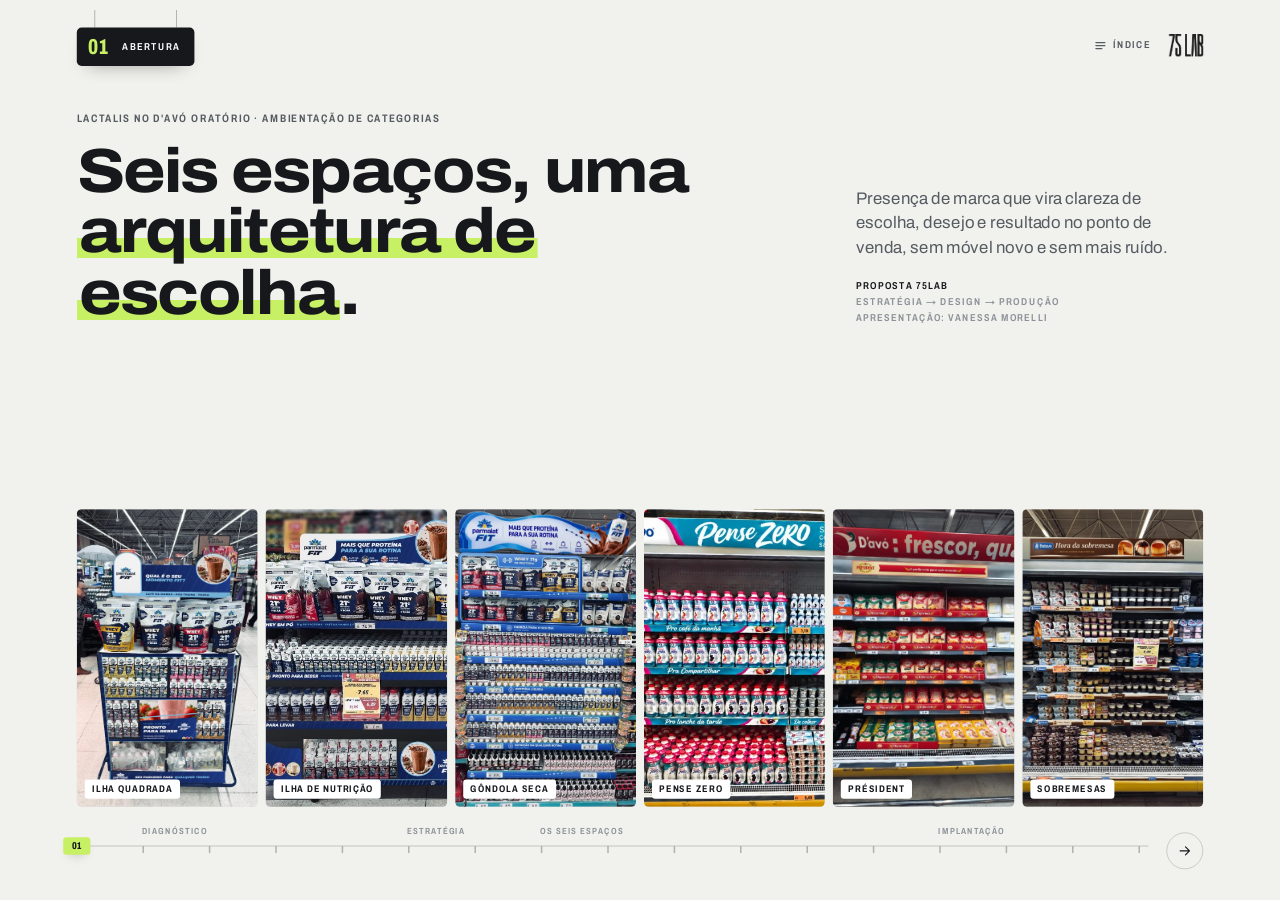
==== index.html @ 5a9d9a51 "Apresentação Lactalis no D'avó Oratório: seis espaços, uma arquitetura de escolha 17 telas (desafio," ====
<!doctype html>
<html lang="pt-BR">
<head>
<meta charset="utf-8">
<meta name="viewport" content="width=device-width, initial-scale=1">
<title>Lactalis no D'avó Oratório · 75LAB</title>
<meta name="description" content="Ambientação de categorias Lactalis no D'avó Oratório: seis espaços, uma arquitetura de escolha. Proposta 75LAB.">
<meta property="og:title" content="Lactalis no D'avó Oratório · 75LAB">
<meta property="og:description" content="Seis espaços, uma arquitetura de escolha. Ambientação de categorias Parmalat Fit, Batavo Pense Zero, Président e Sobremesas Batavo.">
<meta property="og:image" content="https://projetos.75lab.com.br/lactalis-davo-oratorio/assets/img/og.jpg">
<meta property="og:type" content="website">
<meta name="theme-color" content="#F1F2EE">
<link rel="preconnect" href="https://fonts.googleapis.com">
<link rel="preconnect" href="https://fonts.gstatic.com" crossorigin>
<link rel="stylesheet" href="https://fonts.googleapis.com/css2?family=Archivo:ital,wdth,wght@0,62..125,100..900;1,62..125,100..900&display=swap">
<link rel="stylesheet" href="assets/css/deck.css">
</head>
<body data-theme="light">

<main id="stage" aria-live="polite">

  <!-- Placa de corredor: número e área da tela -->
  <div id="sign" aria-hidden="true"><i class="wire"></i><i class="wire"></i><div class="plate"><b id="signNum">01</b><span id="signTxt">Abertura</span></div></div>

  <header id="top">
    <button id="backBtn" class="hb" type="button" hidden>← Voltar à apresentação</button>
    <span class="who">Lactalis × D'avó Oratório</span>
    <button id="menuBtn" class="hb" type="button" aria-haspopup="dialog"><svg viewBox="0 0 16 16" aria-hidden="true"><path d="M2 4h12M2 8h12M2 12h8"/></svg>Índice</button>
    <img class="lab-logo dk" src="assets/img/brand/75lab-black.png" alt="75LAB" width="185" height="120">
    <img class="lab-logo lt" src="assets/img/brand/75lab-lime.png" alt="" width="185" height="120">
  </header>

  <!-- Trilho de preço: progresso da apresentação -->
  <nav id="rail" aria-label="Telas"><div class="line"></div><div class="ticks"></div></nav>
  <button id="cnext" type="button" aria-label="Próxima tela"><svg viewBox="0 0 24 24" aria-hidden="true"><path d="M5 12h13M13 6l6 6-6 6"/></svg></button>

  <!-- ================================================================ 01 CAPA -->
  <section class="slide cover" id="capa" data-ch="0" data-theme="light" data-title="Capa">
    <div class="ctop">
      <div>
        <p class="eyebrow rv">Lactalis no D'avó Oratório · Ambientação de categorias</p>
        <h1 class="rv" style="--d:1">Seis espaços, uma <em>arquitetura de escolha</em>.</h1>
      </div>
      <div class="cside">
        <p class="lead rv" style="--d:2">Presença de marca que vira clareza de escolha, desejo e resultado no ponto de venda, sem móvel novo e sem mais ruído.</p>
        <p class="meta rv" style="--d:3"><span>Proposta 75LAB</span><span>Estratégia → Design → Produção</span><span>Apresentação: Vanessa Morelli</span></p>
      </div>
    </div>
    <div class="strip">
      <a href="#whey" data-goto="whey" class="rv" style="--d:2"><img src="assets/img/whey/a-depois.webp" alt="Ilha quadrada Parmalat Fit com o refit" style="object-position:50% 30%"><span>Ilha quadrada</span></a>
      <a href="#nutricao" data-goto="nutricao" class="rv" style="--d:3"><img src="assets/img/nutricao/a-depois.webp" alt="Ilha de nutrição esportiva com o refit" style="object-position:30% 40%"><span>Ilha de nutrição</span></a>
      <a href="#seca" data-goto="seca" class="rv" style="--d:4"><img src="assets/img/seca/depois.webp" alt="Gôndola seca Parmalat Fit com o refit" style="object-position:50% 18%"><span>Gôndola seca</span></a>
      <a href="#pensezero" data-goto="pensezero" class="rv" style="--d:5"><img src="assets/img/pensezero/depois.webp" alt="Ponta refrigerada Pense Zero com a nova comunicação" style="object-position:30% 30%"><span>Pense Zero</span></a>
      <a href="#president" data-goto="president" class="rv" style="--d:6"><img src="assets/img/president/premium.webp" alt="Gôndola fria Président com as bandejas e a testeira premium" style="object-position:50% 22%"><span>Président</span></a>
      <a href="#sobremesas" data-goto="sobremesas" class="rv" style="--d:7"><img src="assets/img/sobremesas/f-depois.webp" alt="Gôndola de sobremesas Batavo com o refit" style="object-position:50% 16%"><span>Sobremesas</span></a>
    </div>
    <aside class="notes" hidden><p>Abrir pela tese: não são seis cenografias, é uma lógica de escolha aplicada a seis pontos que já existem. Tudo o que aparece nas fotos foi aplicado sobre as fotos da visita técnica.</p></aside>
  </section>

  <!-- ================================================================ 02 DESAFIO -->
  <section class="slide" id="desafio" data-ch="1" data-theme="light" data-title="O desafio">
    <div class="pad">
      <p class="eyebrow rv">O desafio</p>
      <h2 class="rv xl" style="--d:1">O pedido é ambientar. <em>A necessidade é ajudar a escolher.</em></h2>
      <div class="trio">
        <div class="rv" style="--d:3"><span class="lbl"><b>01</b>O que foi pedido</span><p>Ambientação econômica e premium dos espaços Lactalis que já existem no D'avó Oratório.</p></div>
        <div class="rv" style="--d:4"><span class="lbl"><b>02</b>O que a loja precisa</span><p>Transformar áreas dispersas e carregadas em pontos fáceis de escolher, desejáveis e simples de manter.</p></div>
        <div class="rv hi" style="--d:5"><span class="lbl"><b>03</b>A oportunidade</span><p>Uma loja-referência em execução de categoria: o shopper acha a resposta rápido, o produto continua protagonista e a operação mantém o padrão.</p></div>
      </div>
      <p class="rules-line rv" style="--d:6"><span class="lbl">Regras do jogo</span>Sem móvel novo e sem piso <i>·</i> loja aberta durante a implantação <i>·</i> preço, refrigeração, limpeza e fluxo intactos <i>·</i> convivência com a comunicação do D'avó</p>
    </div>
    <aside class="notes" hidden><p>O cliente pediu ambientação em dois níveis. O que a loja precisa é clareza: cada marca se destacar sem criar mais ruído numa loja que já é muito estimulada.</p></aside>
  </section>

  <!-- ================================================================ 03 A LOJA HOJE -->
  <section class="slide" id="loja" data-ch="1" data-theme="light" data-title="A loja hoje">
    <div class="pad">
      <p class="eyebrow rv">A loja hoje · visita técnica</p>
      <h2 class="rv" style="--d:1">Seis pontos, quatro marcas, muito estímulo.</h2>
      <p class="sub rv" style="--d:2">Hipermercado de grande porte, com promoção forte, sinalização própria e mix profundo.</p>
      <div class="vt">
        <figure class="rv" style="--d:2"><figcaption><b>1</b>Ilha quadrada <small>Parmalat Fit</small></figcaption><button type="button" class="ph" data-zoom="assets/img/whey/a-antes.webp" data-gallery="vt" data-caption="Ilha quadrada · Parmalat Fit|Foto da visita técnica"><img src="assets/img/whey/a-antes.webp" alt="Ilha quadrada Parmalat Fit antes" style="object-position:50% 45%"></button><p>Placa central sem mensagem e garrafinhas em sacos plásticos.</p></figure>
        <figure class="rv" style="--d:3"><figcaption><b>2</b>Ilha de nutrição <small>Parmalat Fit</small></figcaption><button type="button" class="ph" data-zoom="assets/img/nutricao/vt-lado-longo.webp" data-gallery="vt" data-caption="Ilha de nutrição esportiva · Parmalat Fit|Foto da visita técnica"><img src="assets/img/nutricao/vt-lado-longo.webp" alt="Ilha de nutrição esportiva antes" style="object-position:22% 50%"></button><p>Metade Fit, metade concorrência; sacos e caixas de estoque à vista.</p></figure>
        <figure class="rv" style="--d:4"><figcaption><b>3</b>Gôndola seca <small>Parmalat Fit</small></figcaption><button type="button" class="ph" data-zoom="assets/img/seca/antes.webp" data-gallery="vt" data-caption="Gôndola seca · Parmalat Fit|Foto da visita técnica"><img src="assets/img/seca/antes.webp" alt="Gôndola seca Parmalat Fit antes" style="object-position:50% 40%"></button><p>Cartaz de combo na frente do produto e nenhuma leitura de ocasião.</p></figure>
        <figure class="rv" style="--d:5"><figcaption><b>4</b>Ponta refrigerada <small>Batavo Pense Zero</small></figcaption><button type="button" class="ph" data-zoom="assets/img/pensezero/antes.webp" data-gallery="vt" data-caption="Ponta refrigerada · Batavo Pense Zero|Foto da visita técnica"><img src="assets/img/pensezero/antes.webp" alt="Ponta refrigerada Pense Zero antes" style="object-position:38% 50%"></button><p>Cartazes de oferta sobre a frente e nenhuma navegação por ocasião.</p></figure>
        <figure class="rv" style="--d:6"><figcaption><b>5</b>Gôndola fria <small>Président</small></figcaption><button type="button" class="ph" data-zoom="assets/img/president/vt.webp" data-gallery="vt" data-caption="Gôndola fria · Président|Foto da visita técnica"><img src="assets/img/president/vt.webp" alt="Gôndola Président antes" style="object-position:40% 50%"></button><p>Displays de papelão em alturas diferentes e famílias misturadas.</p></figure>
        <figure class="rv" style="--d:7"><figcaption><b>6</b>Gôndola fria <small>Sobremesas Batavo</small></figcaption><button type="button" class="ph" data-zoom="assets/img/sobremesas/f-antes.webp" data-gallery="vt" data-caption="Gôndola fria · Sobremesas Batavo|Foto da visita técnica"><img src="assets/img/sobremesas/f-antes.webp" alt="Gôndola de sobremesas antes" style="object-position:50% 50%"></button><p>Réguas genéricas, tipos sem ordem e saco plástico no poço.</p></figure>
      </div>
      <p class="note rv" style="--d:8"><span class="lbl">Alerta de escopo</span>O briefing cita cinco espaços; a visita técnica registrou seis, além da ilha Titanic. O escopo final fecha antes da produção.</p>
    </div>
    <aside class="notes" hidden><p>Os seis pontos registrados na VT. As fotos ampliam. Lembrar que o escopo contratado (cinco pontos) ainda precisa ser fechado.</p></aside>
  </section>

  <!-- ================================================================ 04 SHOPPER -->
  <section class="slide" id="shopper" data-ch="1" data-theme="light" data-title="O shopper">
    <div class="pad">
      <p class="eyebrow rv">O shopper</p>
      <h2 class="rv" style="--d:1">Em poucos segundos, o shopper precisa achar a resposta.</h2>
      <p class="sub rv" style="--d:2">A compra acontece sob duas pressões: valor e bem-estar. Ele busca preço, mas também proteína, zero lactose, conveniência e prazer em casa.</p>
      <ol class="moments">
        <li class="rv" style="--d:3"><span class="step"><b>1</b>Chegada à área</span><p class="need">Reconhecer a categoria rápido</p><p class="bar"><small>Barreira</small>Ambiente de loja intenso e competitivo</p><p class="opp"><small>Resposta</small>Testeira curta e marca legível a distância</p></li>
        <li class="rv" style="--d:4"><span class="step"><b>2</b>Comparação</span><p class="need">Saber qual produto faz sentido</p><p class="bar"><small>Barreira</small>Muitos SKUs, preços e claims</p><p class="opp"><small>Resposta</small>Navegação por ocasião ou família</p></li>
        <li class="rv" style="--d:5"><span class="step"><b>3</b>Decisão</span><p class="need">Escolher com segurança</p><p class="bar"><small>Barreira</small>O preço promocional domina a leitura</p><p class="opp"><small>Resposta</small>Benefício junto do produto</p></li>
        <li class="rv" style="--d:6"><span class="step"><b>4</b>Retirada</span><p class="need">Pegar e levar o produto</p><p class="bar"><small>Barreira</small>Caixas, reposição e divisórias ruins</p><p class="opp"><small>Resposta</small>Frente limpa e exposição estável</p></li>
      </ol>
      <p class="tension rv" style="--d:7"><span class="lbl">Tensão central</span><span>Como criar valor percebido e clareza num varejo de alta intensidade visual, <em>sem transformar a ambientação em mais ruído?</em></span></p>
    </div>
    <aside class="notes" hidden><p>Quatro momentos de compra, cada um com uma barreira observada na VT e uma resposta de PDV. A tensão central explica por que a proposta é baixa e organizada, e não cenográfica.</p></aside>
  </section>

  <!-- ================================================================ 05 INSIGHTS -->
  <section class="slide" id="insights" data-ch="1" data-theme="light" data-title="O que aprendemos">
    <div class="pad">
      <p class="eyebrow rv">O que aprendemos</p>
      <h2 class="rv" style="--d:1">Quatro ideias guiam o projeto.</h2>
      <div class="ins">
        <div class="rv" style="--d:2"><b>01</b><h3>A categoria já é a mídia.</h3><p>A ambientação dá ordem à abundância. Não compete com ela.</p></div>
        <div class="rv" style="--d:3"><b>02</b><h3>O shopper compra uma resposta, não um portfólio.</h3><p>Cada espaço precisa responder ao momento dele.</p></div>
        <div class="rv" style="--d:4"><b>03</b><h3>Président: valor antes de variedade.</h3><p>Qualidade primeiro, navegação por família depois.</p></div>
        <div class="rv" style="--d:5"><b>04</b><h3>A versão econômica também tem impacto.</h3><p>Quando investe em hierarquia, blocagem e acabamento.</p></div>
      </div>
    </div>
    <aside class="notes" hidden><p>Os sete insights completos estão no material de apoio (tecla M). Aqui ficam os quatro que mais mudam o desenho das peças.</p></aside>
  </section>

  <!-- ================================================================ 06 ESTRATÉGIA -->
  <section class="slide" id="estrategia" data-ch="2" data-theme="light" data-title="A estratégia">
    <div class="pad">
      <p class="eyebrow rv">Território recomendado</p>
      <h2 class="rv xl" style="--d:1">Escolhas que <em>acompanham seu dia</em>.</h2>
      <p class="sub rv" style="--d:2">Cada marca responde a um momento real da rotina. A loja fica unida pela lógica de escolha, e cada marca mantém os próprios códigos.</p>
      <div class="day">
        <svg class="arc rv" style="--d:2" viewBox="0 0 1000 120" preserveAspectRatio="none" aria-hidden="true"><path d="M0 110 Q500 -50 1000 110"/></svg>
        <a class="stop rv fit" style="--d:3;--y:75px" href="#whey" data-goto="whey"><i></i><span class="cue">Manhã e treino</span><h3>Rotina ativa</h3><span class="brand">Parmalat Fit · 3 espaços</span><p>Resolve a navegação: whey em pó, pronto para beber e para levar.</p></a>
        <a class="stop rv pz" style="--d:4;--y:35px" href="#pensezero" data-goto="pensezero"><i></i><span class="cue">Ao longo do dia</span><h3>Leveza</h3><span class="brand">Batavo Pense Zero</span><p>Disciplina operacional no ponto mais seguro: promotora fixa e reposição diária.</p></a>
        <a class="stop rv pres" style="--d:5;--y:35px" href="#president" data-goto="president"><i></i><span class="cue">Na refeição</span><h3>Refeição</h3><span class="brand">Président · hero</span><p>A maior ambição estética: valor do queijo e famílias claras.</p></a>
        <a class="stop rv sob" style="--d:6;--y:75px" href="#sobremesas" data-goto="sobremesas"><i></i><span class="cue">Depois da refeição</span><h3>Prazer</h3><span class="brand">Batavo Sobremesas</span><p>Constrói desejo e ordena os sabores sem poluir.</p></a>
      </div>
      <div class="dpa rv" style="--d:7">
        <div><span class="lbl">De</span><p>Exposições fragmentadas, dependentes de embalagem e preço.</p></div>
        <div><span class="lbl">Para</span><p>Pontos de categoria legíveis, desejáveis e fáceis de abastecer.</p></div>
        <div><span class="lbl">Através de</span><p>Arquitetura de escolha: blocagem, códigos de marca, mensagem de ocasião e acabamento proporcional ao ponto.</p></div>
      </div>
    </div>
    <aside class="notes" hidden><p>Entre os quatro territórios estudados, este é o recomendado porque une sem apagar as marcas. Os outros três estão no apoio. A ordem das telas seguintes segue o dia.</p></aside>
  </section>

  <!-- ================================================================ 07 SISTEMA -->
  <section class="slide" id="sistema" data-ch="2" data-theme="light" data-title="O sistema">
    <div class="pad">
      <p class="eyebrow rv">Como funciona</p>
      <h2 class="rv" style="--d:1">Um sistema em três camadas, o mesmo nos seis espaços.</h2>
      <div class="sys">
        <svg class="dg rv" style="--d:2" viewBox="0 0 420 520" aria-hidden="true">
          <rect class="frame" x="20" y="20" width="380" height="480" rx="6"/>
          <g class="l l1"><rect x="34" y="34" width="352" height="54" rx="4"/></g>
          <g class="shelf"><rect x="34" y="104" width="352" height="78"/><rect x="34" y="196" width="352" height="78"/><rect x="34" y="288" width="352" height="78"/><rect x="34" y="380" width="352" height="62"/></g>
          <g class="l l2"><rect x="34" y="182" width="352" height="12" rx="2"/><rect x="34" y="274" width="352" height="12" rx="2"/><rect x="34" y="366" width="352" height="12" rx="2"/></g>
          <g class="l l3"><rect x="48" y="120" width="96" height="62" rx="3"/><rect x="162" y="120" width="96" height="62" rx="3"/><rect x="276" y="120" width="96" height="62" rx="3"/><rect x="34" y="452" width="352" height="34" rx="3"/></g>
          <g class="pins"><circle cx="402" cy="61" r="15"/><text x="402" y="66">1</text><circle cx="402" cy="188" r="15"/><text x="402" y="193">2</text><circle cx="402" cy="469" r="15"/><text x="402" y="474">3</text></g>
        </svg>
        <div class="layers">
          <ol>
            <li class="rv" style="--d:3" data-l="1"><b>1</b><div><h3>Encontrar</h3><p>Uma testeira baixa, no contorno do móvel ou no suporte que já existe, com marca e ocasião.</p></div></li>
            <li class="rv" style="--d:4" data-l="2"><b>2</b><div><h3>Escolher</h3><p>Réguas no trilho de preço que navegam por formato, família ou ocasião. A etiqueta do D'avó fica sempre por cima.</p></div></li>
            <li class="rv" style="--d:5" data-l="3"><b>3</b><div><h3>Sustentar</h3><p>Bandejas, cartões e nomes trocáveis no lugar de papelão e sacos. A loja limpa, repõe e mantém.</p></div></li>
          </ol>
          <div class="rules rv" style="--d:6">
            <span class="lbl">Regras de projeto</span>
            <ul>
              <li>A estrutura do móvel não muda: sem móvel novo, sem piso.</li>
              <li>Nenhum topo alto e nenhuma lateral volumosa.</li>
              <li>Nada na frente de prateleira ou abertura.</li>
              <li>Preço, ventilação e acesso técnico sempre livres.</li>
              <li>Sem LED dentro da área refrigerada.</li>
              <li>Perto do chão, só marca e imagem.</li>
            </ul>
          </div>
        </div>
      </div>
    </div>
    <aside class="notes" hidden><p>A mesma gramática nos seis pontos: encontrar, escolher, sustentar. As regras saíram do que não funcionou na proposta anterior (topos altos, laterais volumosas, cenografia dominante) e das conversas com o cliente durante o refit.</p></aside>
  </section>

  <!-- ================================================================ 08 ILHA QUADRADA WHEY -->
  <section class="slide space" id="whey" data-ch="3" data-theme="fit" data-title="Ilha quadrada · Parmalat Fit" data-sign="Parmalat Fit">
    <div class="sp">
      <div class="info">
        <div class="head">
          <p class="eyebrow rv">Rotina ativa · <b>Parmalat Fit</b></p>
          <h2 class="rv" style="--d:1">Ilha quadrada Whey</h2>
          <p class="msg rv" style="--d:2">“Qual é o seu momento Fit?”</p>
          <p class="role rv" style="--d:3">Referência de proteína e rotina ativa. Só PS e adesivo sobre as placas que já existem; nada na frente das prateleiras e sem wobbler.</p>
        </div>
        <div class="body">
          <ol class="kit rv" style="--d:4">
            <li><b>1</b><div><strong>Testeira dupla face com faca especial</strong><span>PS 3 mm, no mastro atual · 78 × 34 cm</span></div><em>1</em></li>
            <li><b>2</b><div><strong>Adesivo da placa central</strong><span>Vinil, frente e fundo · 34 × 31 cm</span></div><em>2</em></li>
            <li><b>3</b><div><strong>Adesivo do painel com janela</strong><span>Vinil, lateral esquerda · 80 × 93 cm</span></div><em>1</em></li>
            <li><b>4</b><div><strong>Adesivo do painel lateral</strong><span>Vinil, lateral direita · 39 × 93 cm</span></div><em>1</em></li>
            <li><b>5</b><div><strong>Rodapé</strong><span>Vinil, nas 4 faces · 80 × 10 cm</span></div><em>4</em></li>
            <li><b>6</b><div><strong>Colunas e triângulo do topo</strong><span>Vinil, só nas faces brancas</span></div><em>7</em></li>
            <li><b>7</b><div><strong>Fita de borda</strong><span>Vinil 2 cm no tampo e nas prateleiras</span></div><em>6,7 m</em></li>
          </ol>
          <div class="arts rv" style="--d:5">
            <span class="lbl">As peças</span>
            <div class="row">
              <button type="button" class="tile" data-zoom="assets/img/whey/p1-testeira.webp" data-gallery="whey-p" data-caption="Testeira dupla face|PS 3 mm com faca especial · 78 × 34 cm"><img src="assets/img/whey/p1-testeira.webp" alt="Arte da testeira"></button>
              <button type="button" class="tile" data-zoom="assets/img/whey/p3-painel-janela.webp" data-gallery="whey-p" data-caption="Adesivo do painel com janela|Vinil · 80 × 93 cm, janela vazada"><img src="assets/img/whey/p3-painel-janela.webp" alt="Arte do painel com janela"></button>
              <button type="button" class="tile" data-zoom="assets/img/whey/p4-painel-lateral.webp" data-gallery="whey-p" data-caption="Adesivo do painel lateral|Vinil · 39 × 93 cm"><img src="assets/img/whey/p4-painel-lateral.webp" alt="Arte do painel lateral"></button>
              <button type="button" class="tile" data-zoom="assets/img/whey/p2-placa-central.webp" data-gallery="whey-p" data-caption="Adesivo da placa central|Vinil · 34 × 31 cm"><img src="assets/img/whey/p2-placa-central.webp" alt="Arte da placa central"></button>
            </div>
            <div class="strips">
              <button type="button" class="tile st" data-zoom="assets/img/whey/p5-rodape.webp" data-gallery="whey-p" data-caption="Rodapé|Vinil · 80 × 10 cm, nas 4 faces"><img src="assets/img/whey/p5-rodape.webp" alt="Arte do rodapé"></button>
            </div>
          </div>
        </div>
        <div class="ifoot rv" style="--d:6">
          <p class="tot"><b>16</b> peças <small>+ ≈ 6,7 m de fita de borda</small></p>
          <p class="fnote">Sai o wobbler. A promotora repõe as garrafinhas sem saco plástico.</p>
          <div class="btns">
            <button type="button" class="pr" data-zoom="assets/img/whey/prancha-4-vistas.webp" data-gallery="whey-pr" data-caption="Ilha quadrada · 4 vistas|Peças numeradas nas quatro faces (face D assumida igual à frontal)">Pranchas técnicas <span>2</span></button>
            <button type="button" hidden data-zoom="assets/img/whey/prancha-materiais.webp" data-gallery="whey-pr" data-caption="Ilha quadrada · materiais|Lista de materiais para produzir"></button>
          </div>
        </div>
      </div>
      <div class="media rv" style="--d:1">
        <div class="cmp" data-mode="slide" data-ar="0.5625">
          <img class="ib" src="assets/img/whey/a-antes.webp" alt="Antes: face frontal da ilha quadrada na visita técnica">
          <img class="ia" src="assets/img/whey/a-depois.webp" alt="Depois: face frontal com o refit Parmalat Fit">
          <span class="lab lb">Antes</span><span class="lab la">Depois</span>
          <div class="handle" tabindex="0" role="slider" aria-label="Arraste para comparar antes e depois" aria-valuemin="0" aria-valuemax="100" aria-valuenow="50"><i></i></div>
          <button type="button" class="cz" aria-label="Ampliar as imagens"><svg viewBox="0 0 16 16" aria-hidden="true"><path d="M9.5 2.5h4v4M13.5 2.5 9 7M6.5 13.5h-4v-4M2.5 13.5 7 9"/></svg></button>
        </div>
        <div class="ctl">
          <div class="views" role="group" aria-label="Vistas">
            <button type="button" class="on" data-b="assets/img/whey/a-antes.webp" data-a="assets/img/whey/a-depois.webp" data-ar="0.5625" data-cap="Face A · frente">A · frente</button>
            <button type="button" data-b="assets/img/whey/b-antes.webp" data-a="assets/img/whey/b-depois.webp" data-ar="0.5625" data-cap="Face B · lateral esquerda">B · lateral</button>
            <button type="button" data-b="assets/img/whey/c-antes.webp" data-a="assets/img/whey/c-depois.webp" data-ar="0.5625" data-cap="Face C · lateral direita">C · lateral</button>
          </div>
          <div class="ab"><button type="button" data-ab="b">Antes</button><button type="button" data-ab="a">Depois</button></div>
        </div>
      </div>
    </div>
    <aside class="notes" hidden><p>Ilha sem ponto de energia: tudo é impresso. A testeira usa a mesma fixação da atual; só a aba do logo passa cerca de 10 cm acima. A face D não foi fotografada e foi assumida igual à frontal.</p></aside>
  </section>

  <!-- ================================================================ 09 ILHA NUTRIÇÃO -->
  <section class="slide space" id="nutricao" data-ch="3" data-theme="fit" data-title="Ilha de nutrição esportiva · Parmalat Fit" data-sign="Parmalat Fit">
    <div class="sp">
      <div class="info">
        <div class="head">
          <p class="eyebrow rv">Rotina ativa · <b>Parmalat Fit</b></p>
          <h2 class="rv" style="--d:1">Ilha de nutrição esportiva</h2>
          <p class="msg rv" style="--d:2">“Mais que proteína para a sua rotina”</p>
          <p class="role rv" style="--d:3">Ajudar a comparar e escolher. Sem acrílico: réguas no trilho atual, placas baixas na base e uma testeira em T que fica em pé sozinha.</p>
        </div>
        <div class="body">
          <ol class="kit rv" style="--d:4">
            <li><b>1</b><div><strong>Réguas de 130 cm</strong><span>Whey em pó, Pronto para beber e Para levar · 130 × 4 cm</span></div><em>6</em></li>
            <li><b>2</b><div><strong>Réguas de 90 cm</strong><span>Cabeceira · 90 × 4 cm</span></div><em>3</em></li>
            <li><b>3</b><div><strong>Placas de base</strong><span>PS 3 mm com pé, só marca e imagem · 40 × 20 cm</span></div><em>5</em></li>
            <li><b>4</b><div><strong>Testeira central em T</strong><span>2 placas de PS 3 mm em L, dobra a quente · 110 × 62 cm</span></div><em>1</em></li>
            <li><b>5</b><div><strong>Faixa de rodapé</strong><span>Vinil, só logo e grafismo · 3 cm de altura</span></div><em>3,8 m</em></li>
          </ol>
          <div class="arts rv" style="--d:5">
            <span class="lbl">As peças</span>
            <div class="row">
              <button type="button" class="tile" data-zoom="assets/img/nutricao/p7-testeira-central.webp" data-gallery="nutricao-p" data-caption="Testeira central em T|Dupla face · 110 × 62 cm, topo a ≈ 1,47 m do chão"><img src="assets/img/nutricao/p7-testeira-central.webp" alt="Arte da testeira central em T"></button>
              <button type="button" class="tile" data-zoom="assets/img/nutricao/p3-placa-marca.webp" data-gallery="nutricao-p" data-caption="Placa de base · marca e sabores|PS 3 mm · 40 × 20 cm, sem texto"><img src="assets/img/nutricao/p3-placa-marca.webp" alt="Placa de base com marca e sabores"></button>
              <button type="button" class="tile" data-zoom="assets/img/nutricao/p5-placa-momentos.webp" data-gallery="nutricao-p" data-caption="Placa de base · momentos|PS 3 mm · 40 × 20 cm, sem texto"><img src="assets/img/nutricao/p5-placa-momentos.webp" alt="Placa de base com momentos"></button>
              <button type="button" class="tile" hidden data-zoom="assets/img/nutricao/p4-placa-shake.webp" data-gallery="nutricao-p" data-caption="Placa de base · shake|PS 3 mm · 40 × 20 cm, marca o fim do trecho Fit"></button>
            </div>
            <div class="strips">
              <button type="button" class="tile st" data-zoom="assets/img/nutricao/p1-regua-whey.webp" data-gallery="nutricao-p" data-caption="Régua · Whey em pó|PS 0,5 mm · 130 × 4 cm"><img src="assets/img/nutricao/p1-regua-whey.webp" alt="Régua Whey em pó"></button>
              <button type="button" class="tile st" data-zoom="assets/img/nutricao/p1-regua-pronto.webp" data-gallery="nutricao-p" data-caption="Régua · Pronto para beber|PS 0,5 mm · 130 × 4 cm"><img src="assets/img/nutricao/p1-regua-pronto.webp" alt="Régua Pronto para beber"></button>
              <button type="button" class="tile st" data-zoom="assets/img/nutricao/p1-regua-levar.webp" data-gallery="nutricao-p" data-caption="Régua · Para levar|PS 0,5 mm · 130 × 4 cm, só o nome (prateleira baixa)"><img src="assets/img/nutricao/p1-regua-levar.webp" alt="Régua Para levar"></button>
            </div>
          </div>
        </div>
        <div class="ifoot rv" style="--d:6">
          <p class="tot"><b>15</b> peças <small>+ ≈ 3,8 m de rodapé</small></p>
          <p class="fnote">Topo da testeira abaixo da linha dos olhos. Perto do chão, nenhuma frase.</p>
          <div class="btns">
            <button type="button" class="pr" data-zoom="assets/img/nutricao/prancha-4-vistas.webp" data-gallery="nutricao-pr" data-caption="Ilha de nutrição · 4 vistas|Lado C assumido espelhado do A; cabeceira D sem intervenção">Pranchas técnicas <span>3</span></button>
            <button type="button" hidden data-zoom="assets/img/nutricao/prancha-testeira-central.webp" data-gallery="nutricao-pr" data-caption="Testeira central em T|Frente, corte, montagem e planificação"></button>
            <button type="button" hidden data-zoom="assets/img/nutricao/prancha-materiais.webp" data-gallery="nutricao-pr" data-caption="Ilha de nutrição · materiais|Lista de materiais para produzir"></button>
          </div>
        </div>
      </div>
      <div class="media rv" style="--d:1">
        <div class="cmp" data-mode="slide" data-ar="1.0707">
          <img class="ib" src="assets/img/nutricao/a-antes.webp" alt="Antes: lado longo da ilha de nutrição na visita técnica">
          <img class="ia" src="assets/img/nutricao/a-depois.webp" alt="Depois: lado longo com réguas, placas de base e testeira em T">
          <span class="lab lb">Antes</span><span class="lab la">Depois</span>
          <div class="handle" tabindex="0" role="slider" aria-label="Arraste para comparar antes e depois" aria-valuemin="0" aria-valuemax="100" aria-valuenow="50"><i></i></div>
          <button type="button" class="cz" aria-label="Ampliar as imagens"><svg viewBox="0 0 16 16" aria-hidden="true"><path d="M9.5 2.5h4v4M13.5 2.5 9 7M6.5 13.5h-4v-4M2.5 13.5 7 9"/></svg></button>
        </div>
        <div class="ctl">
          <div class="views" role="group" aria-label="Vistas">
            <button type="button" class="on" data-b="assets/img/nutricao/a-antes.webp" data-a="assets/img/nutricao/a-depois.webp" data-ar="1.0707" data-cap="Lado longo A · trecho Parmalat Fit">A · lado longo</button>
            <button type="button" data-b="assets/img/nutricao/b-antes.webp" data-a="assets/img/nutricao/b-depois.webp" data-ar="0.535" data-cap="Cabeceira B">B · cabeceira</button>
          </div>
          <div class="ab"><button type="button" data-ab="b">Antes</button><button type="button" data-ab="a">Depois</button></div>
        </div>
      </div>
    </div>
    <aside class="notes" hidden><p>Metade do lado longo é de outras marcas e fica como está. A testeira em T é feita de duas placas dobradas a quente e contra-coladas; os pouches em cima do pé travam a peça. Sem furar o móvel.</p></aside>
  </section>

  <!-- ================================================================ 10 GÔNDOLA SECA -->
  <section class="slide space" id="seca" data-ch="3" data-theme="fit" data-title="Gôndola seca · Parmalat Fit" data-sign="Parmalat Fit">
    <div class="sp">
      <div class="info">
        <div class="head">
          <p class="eyebrow rv">Rotina ativa · <b>Parmalat Fit</b></p>
          <h2 class="rv" style="--d:1">Ponta de gôndola seca</h2>
          <p class="msg rv" style="--d:2">“Whey 21 g de proteína”</p>
          <p class="role rv" style="--d:3">Uma moldura em volta do whey em pó e réguas num modelo só, com uma frase a cada duas prateleiras. As etiquetas do D'avó ficam em janelas fixas.</p>
        </div>
        <div class="body">
          <ol class="kit rv" style="--d:4">
            <li><b>1</b><div><strong>Testeira com faca especial</strong><span>PS 3 mm (premium: ACM 3 mm) · ≈ 133 × 34 cm</span></div><em>1</em></li>
            <li><b>2</b><div><strong>Moldura vazada do whey em pó</strong><span>PS 3 mm, aba “Whey 21 g” no mesmo corte · 96 × 56 cm</span></div><em>1</em></li>
            <li><b>3</b><div><strong>Réguas com frase</strong><span>Energia para o seu dia · Proteína líquida · Nutrição em qualquer rotina · 130 × 5,8 cm</span></div><em>3</em></li>
            <li><b>4</b><div><strong>Réguas gráficas</strong><span>Mesma arte, sem texto · 130 × 5,8 cm</span></div><em>4</em></li>
          </ol>
          <div class="arts rv" style="--d:5">
            <span class="lbl">As peças</span>
            <div class="row">
              <button type="button" class="tile" data-zoom="assets/img/seca/p1-testeira.webp" data-gallery="seca-p" data-caption="Testeira com faca especial|PS 3 mm · ≈ 133 × 34 cm"><img src="assets/img/seca/p1-testeira.webp" alt="Arte da testeira da gôndola seca"></button>
              <button type="button" class="tile" data-zoom="assets/img/seca/p2-moldura.webp" data-gallery="seca-p" data-caption="Moldura vazada · whey em pó|PS 3 mm · 96 × 56 cm, borda de 3 cm"><img src="assets/img/seca/p2-moldura.webp" alt="Arte da moldura do whey em pó"></button>
            </div>
            <div class="strips">
              <button type="button" class="tile st" data-zoom="assets/img/seca/p3-regua-energia.webp" data-gallery="seca-p" data-caption="Régua · Energia para o seu dia|Café da manhã · 130 × 5,8 cm"><img src="assets/img/seca/p3-regua-energia.webp" alt="Régua Energia para o seu dia"></button>
              <button type="button" class="tile st" data-zoom="assets/img/seca/p3-regua-grafica.webp" data-gallery="seca-p" data-caption="Régua gráfica|Sem texto, alterna com as réguas de frase"><img src="assets/img/seca/p3-regua-grafica.webp" alt="Régua gráfica"></button>
              <button type="button" class="tile st" data-zoom="assets/img/seca/p3-regua-proteina.webp" data-gallery="seca-p" data-caption="Régua · Proteína líquida|Leve e prática · 130 × 5,8 cm"><img src="assets/img/seca/p3-regua-proteina.webp" alt="Régua Proteína líquida"></button>
              <button type="button" class="tile st" data-zoom="assets/img/seca/p3-regua-nutricao.webp" data-gallery="seca-p" data-caption="Régua · Nutrição em qualquer rotina|Pré e pós-treino · 130 × 5,8 cm"><img src="assets/img/seca/p3-regua-nutricao.webp" alt="Régua Nutrição em qualquer rotina"></button>
            </div>
          </div>
        </div>
        <div class="ifoot rv" style="--d:6">
          <p class="tot"><b>9</b> peças</p>
          <p class="fnote">O cartaz “Monte seu combo” sai da frente do produto: combinar com o D'avó onde ele fica.</p>
          <div class="btns">
            <button type="button" class="pr" data-zoom="assets/img/seca/prancha-vista-frontal.webp" data-gallery="seca-pr" data-caption="Gôndola seca · vista frontal|Antes e depois, com as peças numeradas">Pranchas técnicas <span>4</span></button>
            <button type="button" hidden data-zoom="assets/img/seca/prancha-decupagem.webp" data-gallery="seca-pr" data-caption="Gôndola seca · decupagem|Cada peça aberta, com medidas"></button>
            <button type="button" hidden data-zoom="assets/img/seca/reguas-padronizadas.webp" data-gallery="seca-pr" data-caption="As 7 réguas|Um modelo só: frase alinhada e janelas fixas para as etiquetas"></button>
            <button type="button" hidden data-zoom="assets/img/seca/prancha-materiais.webp" data-gallery="seca-pr" data-caption="Gôndola seca · materiais|Lista de materiais para produzir"></button>
          </div>
        </div>
      </div>
      <div class="media rv" style="--d:1">
        <div class="cmp" data-mode="slide" data-ar="0.5625">
          <img class="ib" src="assets/img/seca/antes.webp" alt="Antes: ponta de gôndola seca na visita técnica">
          <img class="ia" src="assets/img/seca/depois.webp" alt="Depois: testeira, moldura do whey e réguas Parmalat Fit">
          <span class="lab lb">Antes</span><span class="lab la">Depois</span>
          <div class="handle" tabindex="0" role="slider" aria-label="Arraste para comparar antes e depois" aria-valuemin="0" aria-valuemax="100" aria-valuenow="50"><i></i></div>
          <button type="button" class="cz" aria-label="Ampliar as imagens"><svg viewBox="0 0 16 16" aria-hidden="true"><path d="M9.5 2.5h4v4M13.5 2.5 9 7M6.5 13.5h-4v-4M2.5 13.5 7 9"/></svg></button>
        </div>
        <div class="ctl">
          <div class="views" role="group" aria-label="Vistas"><button type="button" class="on" data-b="assets/img/seca/antes.webp" data-a="assets/img/seca/depois.webp" data-ar="0.5625" data-cap="Vista frontal">Vista frontal</button></div>
          <div class="ab"><button type="button" data-ab="b">Antes</button><button type="button" data-ab="a">Depois</button></div>
        </div>
      </div>
    </div>
    <aside class="notes" hidden><p>As réguas foram padronizadas num modelo só: frases alinhadas na mesma margem e janelas brancas sempre no mesmo lugar para as etiquetas. A régua de baixo e a de dentro da moldura são só gráficas.</p></aside>
  </section>

  <!-- ================================================================ 11 PENSE ZERO -->
  <section class="slide space wide" id="pensezero" data-ch="3" data-theme="pz" data-title="Ponta refrigerada · Batavo Pense Zero" data-sign="Batavo Pense Zero" data-maxw="0.6">
    <div class="sp">
      <div class="info">
        <div class="head">
          <p class="eyebrow rv">Leveza · <b>Batavo Pense Zero</b></p>
          <h2 class="rv" style="--d:1">Ponta refrigerada</h2>
          <p class="msg rv" style="--d:2">“Seu dia com mais sabor”</p>
          <p class="role rv" style="--d:3">O ponto mais seguro de executar: promotora fixa e reposição diária. Cada prateleira responde a uma ocasião.</p>
        </div>
        <div class="body">
          <ol class="kit rv" style="--d:4">
            <li><b>1</b><div><strong>Testeira superior</strong><span>PS 2 mm, faca nas frutas (premium: ACM 3 mm) · 230 × 14,2 cm</span></div><em>1</em></li>
            <li><b>2</b><div><strong>Adesivos laterais internos</strong><span>Vinil eletrostático no gabarito do vidro · ≈ 37–46 × 130 cm</span></div><em>2</em></li>
            <li><b>3</b><div><strong>Réguas por ocasião</strong><span>PS 0,5 mm ou PETG para frio · 108 × 5 cm</span></div><em>6</em></li>
            <li class="opt"><b>+</b><div><strong>Adesivos externos · opcional</strong><span>Mesma arte, na face do vidro voltada para o corredor</span></div><em>2</em></li>
          </ol>
          <div class="arts rv" style="--d:5">
            <span class="lbl">As peças</span>
            <div class="strips">
              <button type="button" class="tile st" data-zoom="assets/img/pensezero/p1-testeira.webp" data-gallery="pz-p" data-caption="Testeira superior|PS 2 mm · 230 × 14,2 cm"><img src="assets/img/pensezero/p1-testeira.webp" alt="Arte da testeira Pense Zero"></button>
              <button type="button" class="tile st" data-zoom="assets/img/pensezero/p4-regua-cafe.webp" data-gallery="pz-p" data-caption="Régua · Pro café da manhã|108 × 5 cm"><img src="assets/img/pensezero/p4-regua-cafe.webp" alt="Régua Pro café da manhã"></button>
              <button type="button" class="tile st" data-zoom="assets/img/pensezero/p4-regua-levar.webp" data-gallery="pz-p" data-caption="Régua · Pra levar|108 × 5 cm"><img src="assets/img/pensezero/p4-regua-levar.webp" alt="Régua Pra levar"></button>
              <button type="button" class="tile st" hidden data-zoom="assets/img/pensezero/p4-regua-compartilhar.webp" data-gallery="pz-p" data-caption="Régua · Pra compartilhar|108 × 5 cm"></button>
              <button type="button" class="tile st" hidden data-zoom="assets/img/pensezero/p4-regua-rapido.webp" data-gallery="pz-p" data-caption="Régua · No seu lanche rápido|108 × 5 cm"></button>
              <button type="button" class="tile st" hidden data-zoom="assets/img/pensezero/p4-regua-tarde.webp" data-gallery="pz-p" data-caption="Régua · Pro lanche da tarde|108 × 5 cm"></button>
              <button type="button" class="tile st" hidden data-zoom="assets/img/pensezero/p4-regua-colher.webp" data-gallery="pz-p" data-caption="Régua · De colher · De sobremesa|108 × 5 cm"></button>
              <button type="button" class="tile st" hidden data-zoom="assets/img/pensezero/p2-adesivo-esq.webp" data-gallery="pz-p" data-caption="Adesivo lateral esquerdo|Vinil eletrostático · ≈ 37 × 130 cm"></button>
              <button type="button" class="tile st" hidden data-zoom="assets/img/pensezero/p2-adesivo-dir.webp" data-gallery="pz-p" data-caption="Adesivo lateral direito|Vinil eletrostático · ≈ 46 × 130 cm"></button>
            </div>
          </div>
        </div>
        <div class="ifoot rv" style="--d:6">
          <p class="tot"><b>9</b> peças <small>+ 2 opcionais</small></p>
          <p class="fnote">Arte de referência recortada e endireitada. Na arte final: “0% adição de açúcar” e packshot oficial.</p>
          <div class="btns">
            <button type="button" class="pr" data-zoom="assets/img/pensezero/prancha-vista-frontal.webp" data-gallery="pz-pr" data-caption="Pense Zero · vista frontal|A arte de referência com as peças numeradas">Pranchas técnicas <span>3</span></button>
            <button type="button" hidden data-zoom="assets/img/pensezero/prancha-decupagem.webp" data-gallery="pz-pr" data-caption="Pense Zero · decupagem|Cada peça aberta, com medidas"></button>
            <button type="button" hidden data-zoom="assets/img/pensezero/prancha-materiais.webp" data-gallery="pz-pr" data-caption="Pense Zero · materiais|Lista de materiais para produzir"></button>
          </div>
        </div>
      </div>
      <div class="media rv" style="--d:1">
        <div class="cmp" data-mode="fade" data-ar="1.7778">
          <img class="ib" src="assets/img/pensezero/antes.webp" alt="Antes: ponta refrigerada Pense Zero na visita técnica">
          <img class="ia" src="assets/img/pensezero/depois.webp" alt="Depois: testeira Pense Zero, adesivos laterais e réguas por ocasião">
          <span class="lab lb">Antes</span><span class="lab la">Depois</span>
          <button type="button" class="cz" aria-label="Ampliar as imagens"><svg viewBox="0 0 16 16" aria-hidden="true"><path d="M9.5 2.5h4v4M13.5 2.5 9 7M6.5 13.5h-4v-4M2.5 13.5 7 9"/></svg></button>
        </div>
        <div class="ctl">
          <div class="views" role="group" aria-label="Vistas"><button type="button" class="on" data-b="assets/img/pensezero/antes.webp" data-a="assets/img/pensezero/depois.webp" data-ar="1.7778" data-cap="Vista frontal">Vista frontal</button></div>
          <div class="ab"><button type="button" data-ab="b">Antes</button><button type="button" data-ab="a">Depois</button></div>
        </div>
      </div>
    </div>
    <aside class="notes" hidden><p>A promotora pediu prioridade para este ponto: ela abastece todos os dias. As réguas foram tiradas da própria arte de referência, sem as etiquetas de preço, para deixar as janelas livres para o D'avó. Testar o eletrostático no vidro frio antes de produzir.</p></aside>
  </section>

  <!-- ================================================================ 12 PRÉSIDENT -->
  <section class="slide space" id="president" data-ch="3" data-theme="pres" data-title="Gôndola fria · Président" data-sign="Président · hero">
    <div class="sp">
      <div class="info">
        <div class="head">
          <p class="eyebrow rv">Refeição · <b>Président</b> <span class="hero">Hero do projeto</span></p>
          <h2 class="rv" style="--d:1">Gôndola fria Président</h2>
          <p class="msg rv" style="--d:2">“O queijo certo para cada momento”</p>
          <p class="role rv" style="--d:3">Bandejas de polionda no lugar dos displays de papelão, com um cartão de família que o promotor troca conforme o estoque. Nada acima do letreiro do D'avó.</p>
        </div>
        <div class="body">
          <ol class="kit rv" style="--d:4">
            <li><b>1</b><div><strong>Testeira</strong><span>Premium: ACM champanhe · econômica: PS vermelho · 93 × 9,2 cm</span></div><em>1</em></li>
            <li><b>2</b><div><strong>Bandejas de prateleira</strong><span>Polionda 4 mm vermelha, sem cola · 30 × 38 cm</span></div><em>13</em></li>
            <li><b>3</b><div><strong>Bandeja do poço</strong><span>Mesma construção, sob a muçarela · 60 × 38 cm</span></div><em>1</em></li>
            <li><b>4</b><div><strong>Bolsos frontais</strong><span>PVC cristal 0,5 mm · janela de 28 × 4 cm</span></div><em>13</em></li>
            <li><b>5</b><div><strong>Cartões de família trocáveis</strong><span>Muçarela, Especiais, Prato, Minas, Gouda, Ralado</span></div><em>19</em></li>
            <li><b>6</b><div><strong>Wobblers na borda da prateleira</strong><span>PS 1 mm · Ø 8 cm, Lasanha e Hambúrguer</span></div><em>2</em></li>
          </ol>
          <div class="arts rv" style="--d:5">
            <span class="lbl">As peças</span>
            <div class="row">
              <button type="button" class="tile" data-zoom="assets/img/president/p2-bandeja-3d.webp" data-gallery="pres-p" data-caption="Bandeja de polionda|Uma peça só, montada sem cola em 1 minuto"><img src="assets/img/president/p2-bandeja-3d.webp" alt="Bandeja de polionda em 3D"></button>
              <button type="button" class="tile" data-zoom="assets/img/president/p6-wobbler-mucarela.webp" data-gallery="pres-p" data-caption="Wobbler · Lasanha|PS 1 mm frente e verso · Ø 8 cm"><img src="assets/img/president/p6-wobbler-mucarela.webp" alt="Wobbler Lasanha"></button>
              <button type="button" class="tile" data-zoom="assets/img/president/p6-wobbler-prato.webp" data-gallery="pres-p" data-caption="Wobbler · Hambúrguer|PS 1 mm frente e verso · Ø 8 cm"><img src="assets/img/president/p6-wobbler-prato.webp" alt="Wobbler Hambúrguer"></button>
            </div>
            <div class="strips">
              <button type="button" class="tile st" data-zoom="assets/img/president/p1-testeira-premium.webp" data-gallery="pres-p" data-caption="Testeira premium|ACM 3 mm champanhe escovado, faixa vermelha · 93 × 9,2 cm"><img src="assets/img/president/p1-testeira-premium.webp" alt="Testeira premium"></button>
              <button type="button" class="tile st" data-zoom="assets/img/president/p1-testeira-economica.webp" data-gallery="pres-p" data-caption="Testeira econômica|PS 2 mm vermelho impresso · 93 × 9,2 cm"><img src="assets/img/president/p1-testeira-economica.webp" alt="Testeira econômica"></button>
              <button type="button" class="tile st" data-zoom="assets/img/president/p2-frente-bandeja.webp" data-gallery="pres-p" data-caption="Frente da bandeja com o bolso|PVC cristal 0,5 mm, aberto em cima"><img src="assets/img/president/p2-frente-bandeja.webp" alt="Frente da bandeja com o bolso"></button>
              <button type="button" class="tile st" hidden data-zoom="assets/img/president/p5-cartao-mucarela.webp" data-gallery="pres-p" data-caption="Cartão · Muçarela|PS 0,5 mm · 27,8 × 3,8 cm"></button>
              <button type="button" class="tile st" hidden data-zoom="assets/img/president/p5-cartao-especiais.webp" data-gallery="pres-p" data-caption="Cartão · Especiais|PS 0,5 mm · 27,8 × 3,8 cm"></button>
              <button type="button" class="tile st" hidden data-zoom="assets/img/president/p5-cartao-prato.webp" data-gallery="pres-p" data-caption="Cartão · Prato|PS 0,5 mm · 27,8 × 3,8 cm"></button>
            </div>
          </div>
        </div>
        <div class="ifoot rv" style="--d:6">
          <p class="tot"><b>49</b> peças</p>
          <p class="fnote">Premium e econômica usam as mesmas bandejas, bolsos e cartões. Muda a testeira.</p>
          <div class="btns">
            <button type="button" class="pr" data-zoom="assets/img/president/prancha-vista-final.webp" data-gallery="pres-pr" data-caption="Président · vista final|Peças numeradas, corte da bandeja e regras">Pranchas técnicas <span>3</span></button>
            <button type="button" hidden data-zoom="assets/img/president/prancha-bandeja.webp" data-gallery="pres-pr" data-caption="Président · engenharia da bandeja|Faca com cotas, montagem em 5 passos e bolso de PVC"></button>
            <button type="button" hidden data-zoom="assets/img/president/prancha-materiais.webp" data-gallery="pres-pr" data-caption="Président · materiais|Lista de materiais para produzir"></button>
          </div>
        </div>
      </div>
      <div class="media rv" style="--d:1">
        <div class="cmp" data-mode="slide" data-ar="0.6079">
          <img class="ib" src="assets/img/president/antes.webp" alt="Antes: gôndola Président com displays de papelão">
          <img class="ia" src="assets/img/president/premium.webp" alt="Depois: bandejas vermelhas com cartões de família e testeira premium">
          <span class="lab lb">Antes</span><span class="lab la">Depois</span>
          <div class="handle" tabindex="0" role="slider" aria-label="Arraste para comparar antes e depois" aria-valuemin="0" aria-valuemax="100" aria-valuenow="50"><i></i></div>
          <button type="button" class="cz" aria-label="Ampliar as imagens"><svg viewBox="0 0 16 16" aria-hidden="true"><path d="M9.5 2.5h4v4M13.5 2.5 9 7M6.5 13.5h-4v-4M2.5 13.5 7 9"/></svg></button>
        </div>
        <div class="ctl">
          <div class="views" role="group" aria-label="Nível">
            <button type="button" class="on" data-b="assets/img/president/antes.webp" data-a="assets/img/president/premium.webp" data-ar="0.6079" data-cap="Premium · testeira em ACM champanhe">Premium</button>
            <button type="button" data-b="assets/img/president/antes.webp" data-a="assets/img/president/economica.webp" data-ar="0.6079" data-cap="Econômica · testeira em PS vermelho">Econômica</button>
          </div>
          <div class="ab"><button type="button" data-ab="b">Antes</button><button type="button" data-ab="a">Depois</button></div>
        </div>
      </div>
    </div>
    <aside class="notes" hidden><p>O hero. Os displays de papelão saem; entram bandejas de polionda vermelha com bolso de PVC cristal na frente, onde o promotor troca o cartão da família. 19 cartões: Muçarela 5, Especiais 4, Prato 4, Minas 2, Gouda 2, Ralado 2 (lista a confirmar). Sem luz na área refrigerada.</p></aside>
  </section>

  <!-- ================================================================ 13 SOBREMESAS -->
  <section class="slide space" id="sobremesas" data-ch="3" data-theme="sob" data-title="Gôndola fria · Sobremesas Batavo" data-sign="Sobremesas Batavo">
    <div class="sp">
      <div class="info">
        <div class="head">
          <p class="eyebrow rv">Prazer · <b>Batavo Sobremesas</b></p>
          <h2 class="rv" style="--d:1">Gôndola de sobremesas</h2>
          <p class="msg rv" style="--d:2">“Hora da sobremesa”</p>
          <p class="role rv" style="--d:3">Abrir o apetite e ordenar a escolha sem poluir. Os nomes são soltos: o promotor encaixa e move conforme o estoque.</p>
        </div>
        <div class="body">
          <ol class="kit rv" style="--d:4">
            <li><b>1</b><div><strong>Testeira na sanefa</strong><span>PS 1 mm, logo e as sobremesas em foto · 125 × 16 cm</span></div><em>1</em></li>
            <li><b>2</b><div><strong>Réguas-base</strong><span>Marrom e creme contínuo, sem separar os tipos · 125 × 3,9 cm</span></div><em>5</em></li>
            <li><b>3</b><div><strong>Nomes soltos</strong><span>PETG 0,5 mm: Pudim e Manjar, Flan e Creamy, 8 de cada</span></div><em>24</em></li>
            <li><b>4</b><div><strong>Faixa do poço</strong><span>Sem texto · 125 × 3 cm</span></div><em>1</em></li>
            <li><b>5</b><div><strong>Stoppers, um por tipo</strong><span>PS 2 mm frente e verso · 16 × 20 cm</span></div><em>3</em></li>
          </ol>
          <div class="arts rv" style="--d:5">
            <span class="lbl">As peças</span>
            <div class="row">
              <button type="button" class="tile" data-zoom="assets/img/sobremesas/p5-stopper-pudim.webp" data-gallery="sob-p" data-caption="Stopper · Pudim e Manjar|PS 2 mm · 16 × 20 cm"><img src="assets/img/sobremesas/p5-stopper-pudim.webp" alt="Stopper Pudim e Manjar"></button>
              <button type="button" class="tile" data-zoom="assets/img/sobremesas/p5-stopper-flan.webp" data-gallery="sob-p" data-caption="Stopper · Flan|PS 2 mm · 16 × 20 cm"><img src="assets/img/sobremesas/p5-stopper-flan.webp" alt="Stopper Flan"></button>
              <button type="button" class="tile" data-zoom="assets/img/sobremesas/p5-stopper-creamy.webp" data-gallery="sob-p" data-caption="Stopper · Creamy|PS 2 mm · 16 × 20 cm"><img src="assets/img/sobremesas/p5-stopper-creamy.webp" alt="Stopper Creamy"></button>
            </div>
            <div class="strips">
              <button type="button" class="tile st" data-zoom="assets/img/sobremesas/p1-testeira.webp" data-gallery="sob-p" data-caption="Testeira na sanefa|PS 1 mm · 125 × 16 cm"><img src="assets/img/sobremesas/p1-testeira.webp" alt="Testeira Hora da sobremesa"></button>
              <button type="button" class="tile st" data-zoom="assets/img/sobremesas/p2-regua-base.webp" data-gallery="sob-p" data-caption="Régua-base|PS 0,5 mm · 125 × 3,9 cm, a mesma nas 5 prateleiras"><img src="assets/img/sobremesas/p2-regua-base.webp" alt="Régua-base marrom e creme"></button>
              <div class="names">
                <button type="button" class="tile" data-zoom="assets/img/sobremesas/p3-nome-pudim.webp" data-gallery="sob-p" data-caption="Nome solto · Pudim e Manjar|PETG 0,5 mm · 16,5 × 3,9 cm"><img src="assets/img/sobremesas/p3-nome-pudim.webp" alt="Nome Pudim e Manjar"></button>
                <button type="button" class="tile" data-zoom="assets/img/sobremesas/p3-nome-flan.webp" data-gallery="sob-p" data-caption="Nome solto · Flan|PETG 0,5 mm · 9,5 × 3,9 cm"><img src="assets/img/sobremesas/p3-nome-flan.webp" alt="Nome Flan"></button>
                <button type="button" class="tile" data-zoom="assets/img/sobremesas/p3-nome-creamy.webp" data-gallery="sob-p" data-caption="Nome solto · Creamy|PETG 0,5 mm · 11,5 × 3,9 cm"><img src="assets/img/sobremesas/p3-nome-creamy.webp" alt="Nome Creamy"></button>
              </div>
              <button type="button" class="tile st" hidden data-zoom="assets/img/sobremesas/p4-faixa-poco.webp" data-gallery="sob-p" data-caption="Faixa do poço|Sem texto · 125 × 3 cm"></button>
            </div>
          </div>
        </div>
        <div class="ifoot rv" style="--d:6">
          <p class="tot"><b>34</b> peças</p>
          <p class="fnote">Luz, saída de ar e grade de retorno livres. Sem wobbler e sem acrílico.</p>
          <div class="btns">
            <button type="button" class="pr" data-zoom="assets/img/sobremesas/prancha-vista-frontal.webp" data-gallery="sob-pr" data-caption="Sobremesas · vista frontal e corte|Peças numeradas e a cortina de ar livre">Pranchas técnicas <span>3</span></button>
            <button type="button" hidden data-zoom="assets/img/sobremesas/prancha-nomes-e-stoppers.webp" data-gallery="sob-pr" data-caption="Nomes soltos e stoppers|Como o promotor ajusta os nomes conforme o estoque"></button>
            <button type="button" hidden data-zoom="assets/img/sobremesas/prancha-materiais.webp" data-gallery="sob-pr" data-caption="Sobremesas · materiais|Lista de materiais para produzir"></button>
          </div>
        </div>
      </div>
      <div class="media rv" style="--d:1">
        <div class="cmp" data-mode="slide" data-ar="0.5625">
          <img class="ib" src="assets/img/sobremesas/f-antes.webp" alt="Antes: gôndola de sobremesas na visita técnica">
          <img class="ia" src="assets/img/sobremesas/f-depois.webp" alt="Depois: testeira Hora da sobremesa, réguas, nomes e stoppers">
          <span class="lab lb">Antes</span><span class="lab la">Depois</span>
          <div class="handle" tabindex="0" role="slider" aria-label="Arraste para comparar antes e depois" aria-valuemin="0" aria-valuemax="100" aria-valuenow="50"><i></i></div>
          <button type="button" class="cz" aria-label="Ampliar as imagens"><svg viewBox="0 0 16 16" aria-hidden="true"><path d="M9.5 2.5h4v4M13.5 2.5 9 7M6.5 13.5h-4v-4M2.5 13.5 7 9"/></svg></button>
        </div>
        <div class="ctl">
          <div class="views" role="group" aria-label="Vistas">
            <button type="button" class="on" data-b="assets/img/sobremesas/f-antes.webp" data-a="assets/img/sobremesas/f-depois.webp" data-ar="0.5625" data-cap="Vista frontal">Frontal</button>
            <button type="button" data-b="assets/img/sobremesas/a-antes.webp" data-a="assets/img/sobremesas/a-depois.webp" data-ar="0.5625" data-cap="Em ângulo">Em ângulo</button>
          </div>
          <div class="ab"><button type="button" data-ab="b">Antes</button><button type="button" data-ab="a">Depois</button></div>
        </div>
      </div>
    </div>
    <aside class="notes" hidden><p>Os nomes soltos encaixam na canaleta como a etiqueta de preço: faltou Flan, o promotor tira o nome e encaixa outro. Ficam rentes, sem aba, então a criança não puxa. Confirmar com a Lactalis quais itens são Batavo e os nomes das famílias.</p></aside>
  </section>

  <!-- ================================================================ 14 O KIT -->
  <section class="slide" id="kit" data-ch="4" data-theme="light" data-title="O kit completo">
    <div class="pad">
      <p class="eyebrow rv">O kit completo</p>
      <h2 class="rv xl" style="--d:1"><span class="num" data-count="132">132</span> peças. <em>Nenhum móvel novo.</em></h2>
      <p class="sub rv" style="--d:2">Tudo entra sobre o que a loja já tem: sanefa, mastro, trilho de preço, placas e prateleiras.</p>
      <div class="kgrid">
        <a class="kc fit rv" style="--d:3" href="#whey" data-goto="whey"><span class="br">Parmalat Fit</span><h3>Ilha quadrada</h3><b data-count="16">16</b><p>1 testeira dupla face · 15 adesivos sobre as placas · ≈ 6,7 m de fita de borda</p><i>Ver o espaço →</i></a>
        <a class="kc fit rv" style="--d:4" href="#nutricao" data-goto="nutricao"><span class="br">Parmalat Fit</span><h3>Ilha de nutrição</h3><b data-count="15">15</b><p>9 réguas · 5 placas de base · 1 testeira em T · ≈ 3,8 m de rodapé</p><i>Ver o espaço →</i></a>
        <a class="kc fit rv" style="--d:5" href="#seca" data-goto="seca"><span class="br">Parmalat Fit</span><h3>Gôndola seca</h3><b data-count="9">9</b><p>1 testeira · 1 moldura · 7 réguas, 3 delas com frase</p><i>Ver o espaço →</i></a>
        <a class="kc pz rv" style="--d:6" href="#pensezero" data-goto="pensezero"><span class="br">Batavo Pense Zero</span><h3>Ponta refrigerada</h3><b data-count="9">9</b><p>1 testeira · 2 adesivos laterais · 6 réguas por ocasião · 2 adesivos externos opcionais</p><i>Ver o espaço →</i></a>
        <a class="kc pres rv" style="--d:7" href="#president" data-goto="president"><span class="br">Président</span><h3>Gôndola fria</h3><b data-count="49">49</b><p>1 testeira · 14 bandejas · 13 bolsos · 19 cartões · 2 wobblers</p><i>Ver o espaço →</i></a>
        <a class="kc sob rv" style="--d:8" href="#sobremesas" data-goto="sobremesas"><span class="br">Batavo Sobremesas</span><h3>Gôndola fria</h3><b data-count="34">34</b><p>1 testeira · 5 réguas · 24 nomes soltos · 1 faixa · 3 stoppers</p><i>Ver o espaço →</i></a>
      </div>
      <div class="mix rv" style="--d:9">
        <span class="lbl">Por tipo de peça</span>
        <div class="bar" aria-hidden="true"><i style="--w:6"></i><i style="--w:27"></i><i style="--w:17"></i><i style="--w:27"></i><i class="k" style="--w:43"></i><i style="--w:12"></i></div>
        <ul>
          <li><b>6</b> testeiras</li><li><b>27</b> réguas</li><li><b>17</b> adesivos</li><li><b>27</b> bandejas e bolsos</li><li class="k"><b>43</b> cartões e nomes trocáveis</li><li><b>12</b> placas, moldura, stoppers e wobblers</li>
        </ul>
      </div>
      <p class="fn rv" style="--d:10">Mais ≈ 10,5 m de fita de borda e rodapé. Quantidades confirmadas depois da medição na loja.</p>
    </div>
    <aside class="notes" hidden><p>Um terço do kit são cartões e nomes trocáveis: é o que permite à promotora manter o padrão quando o mix muda, sem reimprimir nada.</p></aside>
  </section>

  <!-- ================================================================ 15 DOIS NÍVEIS -->
  <section class="slide" id="niveis" data-ch="4" data-theme="light" data-title="Dois níveis de acabamento">
    <div class="pad">
      <p class="eyebrow rv">Dois níveis de investimento</p>
      <h2 class="rv" style="--d:1">A mesma arquitetura, em dois níveis de acabamento.</h2>
      <div class="lv">
        <div class="card rv" style="--d:2">
          <span class="tag">Econômica</span>
          <h3>Impacto pela hierarquia, pela blocagem e pelo acabamento.</h3>
          <button type="button" class="pv" data-zoom="assets/img/president/p1-testeira-economica.webp" data-gallery="lv" data-caption="Testeira Président · econômica|PS 2 mm vermelho impresso"><img src="assets/img/president/p1-testeira-economica.webp" alt="Testeira Président econômica"></button>
          <ul>
            <li>Testeiras em PS impresso com laminação fosca.</li>
            <li>Réguas, bandejas, cartões, nomes, stoppers e adesivos iguais aos da premium.</li>
            <li>Kit de escala para as outras lojas D'avó.</li>
          </ul>
        </div>
        <div class="card prem rv" style="--d:3">
          <span class="tag">Premium</span>
          <h3>Mais materialidade onde a marca pede valor.</h3>
          <button type="button" class="pv" data-zoom="assets/img/president/p1-testeira-premium.webp" data-gallery="lv" data-caption="Testeira Président · premium|ACM 3 mm champanhe escovado com faixa vermelha"><img src="assets/img/president/p1-testeira-premium.webp" alt="Testeira Président premium"></button>
          <ul>
            <li>Testeiras em ACM 3 mm: champanhe escovado no Président, ACM no Pense Zero e na gôndola seca.</li>
            <li>Adesivos externos nos vidros do Pense Zero, voltados para o corredor.</li>
            <li>Luz só em moldura externa, com ponto elétrico e aval técnico. As ilhas Parmalat Fit não têm energia.</li>
          </ul>
        </div>
      </div>
      <p class="common rv" style="--d:4"><span class="lbl">Nos dois</span>Guia de implantação e reposição de uma página por ponto. Valores fechados depois da medição na loja e do escopo final.</p>
    </div>
    <aside class="notes" hidden><p>O planejamento pede dois níveis. A diferença está no acabamento, não na lógica: navegação, bandejas e cartões são os mesmos. Os valores entram com o orçamento de produção, depois da medição.</p></aside>
  </section>

  <!-- ================================================================ 16 PRÓXIMOS PASSOS -->
  <section class="slide" id="passos" data-ch="4" data-theme="light" data-title="Próximos passos">
    <div class="pad">
      <p class="eyebrow rv">Próximos passos</p>
      <h2 class="rv" style="--d:1">Da aprovação à loja montada.</h2>
      <ol class="steps">
        <li class="rv" style="--d:2"><b>1</b><h3>Fechar o escopo</h3><p>Quais cinco dos seis pontos entram, e se a ilha Titanic faz parte.</p></li>
        <li class="rv" style="--d:3"><b>2</b><h3>Medir e fotografar</h3><p>Medidas finais na loja (a VT mistura mm e cm) e as faces que não foram fotografadas.</p></li>
        <li class="rv" style="--d:4"><b>3</b><h3>Validar com as marcas</h3><p>Claims Triplo Zero e 21 g, famílias e SKUs, logos em vetor e packshots oficiais.</p></li>
        <li class="rv" style="--d:5"><b>4</b><h3>Prototipar</h3><p>Um ponto refrigerado e um seco, com teste de leitura a 2 m e de fixação no frio.</p></li>
        <li class="rv" style="--d:6"><b>5</b><h3>Produzir e implantar</h3><p>Kit por ponto e um guia de uma página para a promotora repor e manter.</p></li>
        <li class="rv" style="--d:7"><b>6</b><h3>Medir o resultado</h3><p>Sell-out por SKU, ruptura, conformidade e tempo de reposição, contra um baseline.</p></li>
      </ol>
      <p class="note rv" style="--d:8"><span class="lbl">Com o D'avó</span>Onde fica o cartaz “Monte seu combo” e se o material de Outubro Rosa pode sair da ponta Pense Zero.</p>
    </div>
    <aside class="notes" hidden><p>Sem metas antes de ter o baseline. O protótipo de um ponto seco e um refrigerado valida leitura, fixação e manutenção antes da produção integral.</p></aside>
  </section>

  <!-- ================================================================ 17 CONTATO -->
  <section class="slide close" id="contato" data-ch="5" data-theme="dark" data-title="Contato">
    <div class="pad">
      <div class="cl">
        <p class="eyebrow rv">75LAB · Estratégia, Design e Produção</p>
        <h2 class="rv xl" style="--d:1">Da visita técnica <em>à loja montada.</em></h2>
        <img class="big-logo rv" style="--d:2" src="assets/img/brand/75lab-lime.png" alt="75LAB" width="185" height="120">
      </div>
      <div class="cr">
        <div class="ct rv" style="--d:3">
          <span class="lbl">Fale com a gente</span>
          <h3>Vanessa Morelli</h3>
          <p class="role">Diretora Comercial</p>
          <ul>
            <li><span>E-mail</span><a href="mailto:vanessa.morelli@75lab.com.br">vanessa.morelli@75lab.com.br</a><button type="button" class="copy" data-copy="vanessa.morelli@75lab.com.br" aria-label="Copiar o e-mail da Vanessa">copiar</button></li>
            <li><span>Telefone</span><a href="tel:+5511983982803">(11) 98398-2803</a></li>
          </ul>
        </div>
        <div class="ct rv" style="--d:4">
          <span class="lbl">75LAB</span>
          <ul>
            <li><span>Site</span><a href="https://75lab.com.br" target="_blank" rel="noopener">75lab.com.br</a></li>
            <li><span>E-mail</span><a href="mailto:contato@75lab.com.br">contato@75lab.com.br</a></li>
            <li><span>Instagram</span><a href="https://www.instagram.com/setecincolab/" target="_blank" rel="noopener">@setecincolab</a></li>
          </ul>
          <small>75LAB Estratégia, Design e Produção Ltda. · CNPJ 55.470.982/0001-77</small>
        </div>
      </div>
    </div>
    <aside class="notes" hidden><p>Fechar com o próximo passo concreto: a reunião para fechar o escopo e a medição na loja.</p></aside>
  </section>

  <!-- ================================================================ APOIO -->
  <section class="slide apx" id="a-briefing" data-ch="6" data-theme="light" data-title="Decupagem do briefing">
    <div class="pad">
      <p class="eyebrow">Material de apoio</p>
      <h2>Decupagem do briefing</h2>
      <table class="tb">
        <tr><th>Contexto</th><td>Hipermercado de grande porte, com alto estímulo promocional, sinalização própria forte e mix profundo.</td></tr>
        <tr><th>Marcas</th><td>Parmalat Fit, Batavo Pense Zero, Batavo Sobremesas e Président.</td></tr>
        <tr><th>Desafio declarado</th><td>Ambientar móveis existentes em alternativa econômica e premium.</td></tr>
        <tr><th>Desafio real</th><td>Simplificar a escolha e fazer cada marca se destacar sem criar mais ruído visual.</td></tr>
        <tr><th>Objetivo de negócio</th><td>Aumentar sell-out, presença qualificada e valor percebido do portfólio Lactalis.</td></tr>
        <tr><th>Objetivo de trade</th><td>Ganhar destaque sem comprometer abastecimento, preço, refrigeração, limpeza ou fluxo.</td></tr>
        <tr><th>Restrições</th><td>Sem mobiliário novo e sem piso; orçamento aberto; prazo curto; loja ativa; convivência com as estruturas do D'avó.</td></tr>
      </table>
    </div>
  </section>

  <section class="slide apx" id="a-marcas" data-ch="6" data-theme="light" data-title="Contexto de marca">
    <div class="pad">
      <p class="eyebrow">Material de apoio</p>
      <h2>Contexto de marca</h2>
      <table class="tb c3">
        <tr><th></th><td class="h">Papel no PDV</td><td class="h">Direção de linguagem</td></tr>
        <tr><th>Parmalat Fit</th><td>Rotina ativa, proteína e praticidade.</td><td>Clara, dinâmica e funcional. Benefício antes de tecnicismo.</td></tr>
        <tr><th>Batavo Pense Zero</th><td>Escolha leve, com atributos objetivos de produto.</td><td>Direta, fresca e organizada por sabor e formato.</td></tr>
        <tr><th>Président</th><td>Qualidade, especialidade e escolha de queijo.</td><td>Premium, sensorial e com curadoria de famílias.</td></tr>
        <tr><th>Batavo Sobremesas</th><td>Prazer e repertório de sabores dentro da rotina.</td><td>Apetitosa, acolhedora e visualmente ordenada.</td></tr>
      </table>
      <p class="apx-note">A loja deve fazer o grupo parecer forte pelas boas experiências de marca. Uma identidade “Lactalis” muito visível sobre as marcas tende a diluir os códigos que já têm reconhecimento na categoria.</p>
    </div>
  </section>

  <section class="slide apx" id="a-concorrencia" data-ch="6" data-theme="light" data-title="Concorrência e tensões">
    <div class="pad">
      <p class="eyebrow">Material de apoio</p>
      <h2>Concorrência e tensões</h2>
      <table class="tb c3">
        <tr><th></th><td class="h">Concorrência e ruído</td><td class="h">Espaço de diferenciação</td></tr>
        <tr><th>Nutrição esportiva</th><td>Integralmédica, Max Titanium, Nutrify, Nutren, Nescau Protein e outros códigos “maromba”.</td><td>Organizar por momento: pré, durante e pós-treino.</td></tr>
        <tr><th>Pense Zero</th><td>Iogurtes zero, funcionais e proteicos, com muitos atributos parecidos.</td><td>Tornar o “Triplo Zero” instantâneo e fácil de navegar.</td></tr>
        <tr><th>Président</th><td>Polenghi, Tirolez, Aurora, Sadia, Santa Clara e fracionados.</td><td>Curadoria premium: família, gramatura e descoberta.</td></tr>
        <tr><th>Sobremesas</th><td>Danette, Chandelle, Nestlé, Vigor e pressão de preço.</td><td>Abrir o apetite e variar a escolha sem poluir.</td></tr>
      </table>
      <ul class="apx-list">
        <li>O shopper quer decidir rápido, mas encontra categorias técnicas e visualmente poluídas.</li>
        <li>A Lactalis precisa ganhar presença, mas não pode esconder produto, preço ou operação.</li>
        <li>O briefing pede premiumização, mas a loja precisa de soluções resistentes, acessíveis e fáceis de manter.</li>
      </ul>
    </div>
  </section>

  <section class="slide apx" id="a-insights" data-ch="6" data-theme="light" data-title="Os sete insights">
    <div class="pad">
      <p class="eyebrow">Material de apoio</p>
      <h2>Os sete insights</h2>
      <ol class="apx-ol">
        <li>A categoria já é a mídia. A ambientação precisa dar ordem à abundância, não competir com ela.</li>
        <li>O shopper não compra “portfólio Lactalis”; compra uma resposta para o momento dele.</li>
        <li>Pense Zero é o ponto com maior segurança de execução, porque tem abastecimento diário dedicado.</li>
        <li>Président precisa construir valor antes de explicar variedade: qualidade primeiro, navegação depois.</li>
        <li>LED só cria valor quando reforça desejo, não quando cria risco de manutenção.</li>
        <li>A presença Parmalat Fit está pulverizada: sem lógica de categoria, pode parecer dispersão em vez de domínio.</li>
        <li>A versão econômica pode ter alto impacto se investir em hierarquia, blocagem e acabamento.</li>
      </ol>
    </div>
  </section>

  <section class="slide apx" id="a-territorios" data-ch="6" data-theme="light" data-title="Territórios conceituais">
    <div class="pad">
      <p class="eyebrow">Material de apoio</p>
      <h2>Territórios conceituais</h2>
      <table class="tb c4">
        <tr><th></th><td class="h">Ideia</td><td class="h">Aplicação</td><td class="h">Avaliação</td></tr>
        <tr class="rec"><th>Escolhas que acompanham seu dia</th><td>Cada marca responde a um momento real da rotina.</td><td>Fit para o treino, Pense Zero para a leveza, Président para a refeição, Sobremesas para o prazer.</td><td><b>Recomendado:</b> une sem apagar as marcas.</td></tr>
        <tr><th>Bom de escolher</th><td>A loja reduz dúvidas em categorias cheias de opções.</td><td>Subcategorias claras, réguas e mensagens diretas.</td><td>Mais funcional e econômico.</td></tr>
        <tr><th>Sabor em destaque</th><td>A qualidade do produto vira a grande comunicação.</td><td>Luz, materialidade, blocagem e imagens pontuais.</td><td>Mais premium; forte para Président e Sobremesas.</td></tr>
        <tr><th>Seu momento Lactalis</th><td>O portfólio responde a ocasiões diferentes.</td><td>Sinalização transversal discreta e marcas protagonistas.</td><td>Bom para uma escala futura.</td></tr>
      </table>
    </div>
  </section>

  <section class="slide apx" id="a-tecnologia" data-ch="6" data-theme="light" data-title="Design, produção e tecnologia">
    <div class="pad">
      <p class="eyebrow">Material de apoio</p>
      <h2>Design, produção e tecnologia</h2>
      <table class="tb">
        <tr><th>Design</th><td>Hierarquia clara: marca, benefício ou ocasião, produto. Não cobrir preço, faceamento ou acesso.</td></tr>
        <tr><th>Produção</th><td>ACM, PVC e PS adequados, acrílico, metal leve e comunicação intercambiável. Evitar estruturas pesadas.</td></tr>
        <tr><th>Refrigeração</th><td>Nunca obstruir ventilação ou acesso técnico. Fixação e adesivo precisam suportar frio, umidade e limpeza.</td></tr>
        <tr><th>LED</th><td>Só em moldura externa, baixa tensão, IP adequado, acesso à manutenção e autorização técnica.</td></tr>
        <tr><th>Digital</th><td>QR só para receita, combinação de queijo, inspiração ou conteúdo de treino. Sem tela ou gamificação nesta fase.</td></tr>
      </table>
      <p class="apx-note"><b>Decisão de proteção:</b> não recomendar LED dentro de área refrigerada antes da validação técnica. O ganho estético não compensa o risco de condensação, falha, limpeza complexa ou impacto no equipamento.</p>
    </div>
  </section>

  <section class="slide apx" id="a-confirmar" data-ch="6" data-theme="light" data-title="O que ainda precisa ser confirmado">
    <div class="pad">
      <p class="eyebrow">Material de apoio</p>
      <h2>O que ainda precisa ser confirmado</h2>
      <table class="tb c3">
        <tr><th></th><td class="h">Precisamos confirmar</td><td class="h">Impacto</td></tr>
        <tr><th>Áreas físicas definidas</th><td>Quais cinco pontos são efetivamente contratados.</td><td><b>Crítico</b></td></tr>
        <tr><th>Medidas iniciais</th><td>Medidas finais: há provável registro em mm como se fosse cm.</td><td><b>Crítico</b></td></tr>
        <tr><th>Interesse em LED</th><td>Pontos elétricos, tensão, rota de cabo e aval do D'avó e do equipamento.</td><td><b>Crítico</b></td></tr>
        <tr><th>Président</th><td>Planograma final, lista de cartões, dimensões de embalagens e lançamentos.</td><td>Importante</td></tr>
        <tr><th>Claims e arquivos</th><td>“Triplo Zero” e “21 g de proteína”, SKUs Batavo, logos em vetor e packshots oficiais.</td><td>Importante</td></tr>
        <tr><th>Ilha Titanic</th><td>Medidas, mix, permanência e disponibilidade comercial.</td><td>Importante</td></tr>
      </table>
      <p class="apx-note">Todos os materiais são modulares, removíveis e laváveis, e entram sem interferir em ventilação, acesso a produtos, trilhos, portas, manutenção ou limpeza.</p>
    </div>
  </section>

  <section class="slide apx" id="a-entregaveis" data-ch="6" data-theme="light" data-title="Entregáveis e mensuração">
    <div class="pad">
      <p class="eyebrow">Material de apoio</p>
      <h2>Entregáveis e mensuração</h2>
      <table class="tb">
        <tr><th>Must have</th><td>Diagnóstico e mapa de pontos; conceito; criação econômica e premium; fotomontagens; memorial de materiais e fixação; guia de implementação.</td></tr>
        <tr><th>Should have</th><td>Protótipo de um ponto seco e um refrigerado; plano de reposição; checklist de execução; medição pré e pós.</td></tr>
        <tr><th>Could have</th><td>QR por ocasião; ilha Titanic; iluminação premium; kit de escala para outras lojas D'avó.</td></tr>
      </table>
      <p class="apx-note"><b>Mensuração:</b> sell-out por SKU, ticket médio, giro de lançamentos, conformidade de planograma, ruptura, tempo de reposição, manutenção e leituras de QR quando houver. Sem metas antes do baseline.</p>
    </div>
  </section>

  <section class="slide apx" id="a-premortem" data-ch="6" data-theme="light" data-title="Pré-mortem">
    <div class="pad">
      <p class="eyebrow">Material de apoio</p>
      <h2>Pré-mortem</h2>
      <table class="tb c2">
        <tr><td class="h">Risco</td><td class="h">Mitigação</td></tr>
        <tr><td>Custo inviável</td><td>Orçar desde o início uma lista essencial e uma lista premium fechadas.</td></tr>
        <tr><td>A peça cobre produto ou preço</td><td>Aprovar mockup frontal e teste de leitura a 2 metros.</td></tr>
        <tr><td>LED falha ou afeta o equipamento</td><td>Só instalação aprovada, externa e acessível.</td></tr>
        <tr><td>O promotor não mantém o padrão</td><td>Guia visual de uma página por ponto.</td></tr>
        <tr><td>O mix muda e a peça fica obsoleta</td><td>Áreas intercambiáveis para mensagens e lançamentos: cartões e nomes soltos.</td></tr>
        <tr><td>O material não aguenta frio e limpeza</td><td>Materiais adequados e teste de fixação antes de escalar.</td></tr>
        <tr><td>A ambientação vira mais ruído</td><td>Mensagem limitada a marca, benefício e navegação.</td></tr>
      </table>
    </div>
  </section>

  <section class="slide apx" id="a-fontes" data-ch="6" data-theme="light" data-title="Fontes">
    <div class="pad">
      <p class="eyebrow">Material de apoio</p>
      <h2>Fontes e base de análise</h2>
      <ul class="apx-list src">
        <li>Briefing do cliente e materiais fornecidos: VT Lactalis | D'avó Oratório; apresentação D'avó com fotos e planograma; apresentação da proposta anterior.</li>
        <li>75LAB, Planejamento estratégico Lactalis no D'avó Oratório (23/10/2026).</li>
        <li>Lactalis Brasil, “Nossas marcas”, lactalis.com.br (consulta em 23/10/2026).</li>
        <li>Parmalat Brasil, “História” e páginas da linha WheyFit, parmalat.com.br (consulta em 23/10/2026).</li>
        <li>Batavo, páginas da linha Pense Zero, batavo.com.br (consulta em 23/10/2026).</li>
        <li>ABRAS, “Consumo nos lares encerrou 2025 com alta de 3,68%” (22/01/2026).</li>
        <li>Kantar, “As novas tendências de consumo no Brasil” (24/07/2025).</li>
      </ul>
      <p class="apx-note">As fotomontagens são ilustrativas e foram feitas sobre as fotos da visita técnica. Preços, alguns textos de embalagem e as fotos de alimento são de referência. Medidas, mix final, energia e regras de instalação são validados antes de orçar ou produzir.</p>
    </div>
  </section>

</main>

<!-- Índice -->
<div id="menu" role="dialog" aria-modal="true" aria-label="Índice">
  <div class="mc">
    <div class="mh"><span class="lbl">Índice</span><button id="menuClose" type="button" aria-label="Fechar o índice">×</button></div>
    <div class="mcols"><div><h4>Apresentação</h4><ol id="menuA"></ol></div><div><h4>Material de apoio</h4><ol id="menuB"></ol></div></div>
    <p class="keys"><b>←</b> <b>→</b> navegar · <b>M</b> índice · <b>N</b> notas · <b>F</b> tela cheia</p>
  </div>
</div>

<!-- Imagem ampliada -->
<div id="lb" role="dialog" aria-modal="true" aria-label="Imagem ampliada">
  <figure><img id="lbImg" alt=""><figcaption id="lbCap"></figcaption></figure>
  <button id="lbPrev" type="button" aria-label="Imagem anterior">←</button>
  <button id="lbNext" type="button" aria-label="Próxima imagem">→</button>
  <span id="lbCount"></span>
  <button id="lbClose" type="button" aria-label="Fechar">×</button>
</div>

<div id="np" aria-live="polite"></div>
<div id="toast" role="status"></div>
<button id="apxOpen" type="button">Ver o material de apoio</button>

<script src="assets/js/deck.js"></script>
</body>
</html>
---- assets/css/deck.css ----
/* =========================================================================
   Lactalis no D'avó Oratório × 75LAB · sistema visual
   Sinalização de loja: placa de corredor, trilho de preço, três faixas
   (testeira, régua e base). Archivo variável: largo nos títulos,
   condensado nos rótulos e números.
   ========================================================================= */
:root {
  --bg: #F1F2EE;
  --card: #FFFFFF;
  --ink: #16181B;
  --ink2: #565B62;
  --ink3: #8D9299;
  --line: #D8DBD4;
  --lime: #C8F065;
  --lime-d: #A9D63C;
  --dark: #141619;

  --fit: #1E3E94; --fit2: #4FAEE3; --fit-bg: #E9EFF8;
  --pz: #0B7FB4; --pz2: #E2007A; --pz-bg: #EAF4FA;
  --pres: #BE0F2D; --pres2: #C9AE76; --pres-bg: #F7EEE9;
  --sob: #4E2C1B; --sob2: #C68838; --sob-bg: #F4ECE1;

  --px: 96px; --pt: 112px; --pb: 100px;
  --ez: cubic-bezier(.2, .8, .2, 1);
  --f: 'Archivo', system-ui, -apple-system, 'Segoe UI', sans-serif;
}
@property --p { syntax: '<percentage>'; inherits: true; initial-value: 50%; }

* { box-sizing: border-box; }
html, body { margin: 0; height: 100%; }
body {
  font-family: var(--f); color: var(--ink); background: var(--bg);
  overflow: hidden; -webkit-font-smoothing: antialiased; text-rendering: optimizeLegibility;
  transition: background-color .6s ease;
}
button { font: inherit; color: inherit; cursor: pointer; }
a { color: inherit; }
img { display: block; max-width: 100%; }
h1, h2, h3, h4, p, ol, ul, figure { margin: 0; }
ol, ul { padding: 0; list-style: none; }
:focus-visible { outline: 2px solid var(--lime-d); outline-offset: 3px; }

/* ------------------------------------------------------------- palco */
#stage {
  position: absolute; left: 50%; top: 50%;
  width: 1600px; height: 900px;
  transform: translate(-50%, -50%) scale(var(--scale, 1));
  transform-origin: center; overflow: hidden;
  background: var(--sbg, var(--bg));
}
.slide {
  position: absolute; inset: 0; visibility: hidden; overflow: hidden;
  background: var(--sbg); color: var(--ink);
  --sbg: var(--bg); --acc: var(--ink); --acc2: var(--lime);
}
.slide.is-active { visibility: visible; }
.slide[data-theme="fit"]  { --sbg: var(--fit-bg);  --acc: var(--fit);  --acc2: var(--fit2); }
.slide[data-theme="pz"]   { --sbg: var(--pz-bg);   --acc: var(--pz);   --acc2: var(--pz2); }
.slide[data-theme="pres"] { --sbg: var(--pres-bg); --acc: var(--pres); --acc2: var(--pres2); }
.slide[data-theme="sob"]  { --sbg: var(--sob-bg);  --acc: var(--sob);  --acc2: var(--sob2); }
.slide[data-theme="dark"] { --sbg: var(--dark); color: #EEF0EA; }
body[data-theme="fit"] { background: var(--fit-bg); }
body[data-theme="pz"] { background: var(--pz-bg); }
body[data-theme="pres"] { background: var(--pres-bg); }
body[data-theme="sob"] { background: var(--sob-bg); }
body[data-theme="dark"] { background: var(--dark); }

.pad { position: absolute; top: var(--pt); bottom: var(--pb); left: var(--px); right: var(--px); display: flex; flex-direction: column; }

/* ------------------------------------------------------------- tipografia */
.eyebrow, .lbl {
  font-stretch: 78%; font-weight: 650; font-size: 13.5px; letter-spacing: .14em; text-transform: uppercase; color: var(--ink2);
}
.eyebrow b { color: var(--acc); font-weight: 750; }
h1 { font-stretch: 112%; font-weight: 760; font-size: 78px; line-height: .98; letter-spacing: -.028em; }
h2 { font-stretch: 110%; font-weight: 720; font-size: 50px; line-height: 1.04; letter-spacing: -.022em; margin-top: 14px; max-width: 1240px; }
h2.xl { font-size: 62px; }
h3 { font-stretch: 104%; font-weight: 700; letter-spacing: -.01em; }
h1 em, h2 em {
  font-style: normal;
  background: linear-gradient(transparent 60%, var(--lime) 60%, var(--lime) 90%, transparent 90%);
  padding: 0 .04em; box-decoration-break: clone; -webkit-box-decoration-break: clone;
}
.slide[data-theme="dark"] h2 em { background: none; color: var(--lime); }
.sub { font-size: 20px; line-height: 1.45; color: var(--ink2); margin-top: 16px; max-width: 980px; }

/* entrada dos elementos */
.rv { opacity: 0; transform: translateY(18px); }
.slide.is-in .rv {
  opacity: 1; transform: none;
  transition: opacity .7s var(--ez), transform .8s var(--ez);
  transition-delay: calc(var(--d, 0) * 70ms + 180ms);
}
.static .rv, .m .rv { opacity: 1 !important; transform: none !important; transition: none !important; }

/* ------------------------------------------------------------- placa de corredor */
#sign { position: absolute; left: var(--px); top: 0; z-index: 30; transform-origin: 50% 0; pointer-events: none; }
#sign .wire { position: absolute; top: 0; width: 1px; height: 22px; background: rgba(22, 24, 27, .35); }
#sign .wire:first-child { left: 22px; }
#sign .wire:nth-child(2) { right: 22px; }
#sign .plate {
  margin-top: 22px; height: 48px; padding: 0 18px 0 14px; border-radius: 6px;
  display: flex; align-items: center; gap: 13px;
  background: var(--plate, var(--ink)); color: #fff;
  box-shadow: 0 10px 24px -14px rgba(0, 0, 0, .45);
  transition: background-color .5s ease;
}
#sign b { font-stretch: 70%; font-weight: 800; font-size: 27px; letter-spacing: .01em; color: var(--plateNum, var(--lime)); line-height: 1; min-width: 30px; }
#sign span { font-stretch: 80%; font-weight: 620; font-size: 12.5px; letter-spacing: .15em; text-transform: uppercase; white-space: nowrap; }
body[data-theme="fit"] #sign { --plate: var(--fit); --plateNum: #fff; }
body[data-theme="pz"] #sign { --plate: var(--pz); --plateNum: #fff; }
body[data-theme="pres"] #sign { --plate: var(--pres); --plateNum: #fff; }
body[data-theme="sob"] #sign { --plate: var(--sob); --plateNum: #fff; }
body[data-theme="dark"] #sign { --plate: var(--lime); --plateNum: var(--ink); color: var(--ink); }
body[data-theme="dark"] #sign .plate { color: var(--ink); }
body[data-theme="dark"] #sign .wire { background: rgba(238, 240, 234, .35); }

/* ------------------------------------------------------------- cabeçalho */
#top { position: absolute; right: var(--px); top: 30px; z-index: 30; display: flex; align-items: center; gap: 22px; }
#top .who, .hb { font-stretch: 80%; font-weight: 620; font-size: 12.5px; letter-spacing: .14em; text-transform: uppercase; color: var(--ink2); }
.hb { background: none; border: 0; padding: 6px 0; display: inline-flex; align-items: center; gap: 8px; }
.hb:hover { color: var(--ink); }
.hb svg { width: 15px; height: 15px; fill: none; stroke: currentColor; stroke-width: 1.7; stroke-linecap: round; }
#backBtn { color: var(--ink); }
.hb[hidden] { display: none; }
#top .who { white-space: nowrap; }
.lab-logo { height: 28px; width: auto; }
.lab-logo.lt { display: none; }
body[data-theme="dark"] .lab-logo.dk { display: none; }
body[data-theme="dark"] .lab-logo.lt { display: block; }
body[data-theme="dark"] #top .who, body[data-theme="dark"] .hb { color: rgba(238, 240, 234, .62); }
body[data-theme="dark"] .hb:hover { color: #fff; }
.on-cover #top .who { visibility: hidden; }

/* ------------------------------------------------------------- trilho de preço */
#rail { position: absolute; left: var(--px); right: calc(var(--px) + 80px); bottom: 38px; height: 26px; z-index: 30; }
#rail .line { position: absolute; left: -12px; right: -12px; top: 8px; height: 2px; border-radius: 2px; background: rgba(22, 24, 27, .14); }
#rail .ticks { position: absolute; inset: 0; }
.tick {
  position: absolute; top: 9px; width: 2px; height: 9px; padding: 0; border: 0; border-radius: 1px;
  transform: translateX(-50%); background: rgba(22, 24, 27, .28); color: transparent; font-size: 0; overflow: hidden;
  transition: width .45s var(--ez), height .45s var(--ez), background-color .3s, top .45s var(--ez), border-radius .3s;
}
.tick::after { content: ''; position: absolute; inset: -10px -8px; }
.tick.done { background: rgba(22, 24, 27, .62); }
.tick:hover { background: var(--ink); height: 13px; }
.tick.cur {
  top: -2px; width: 34px; height: 22px; border-radius: 4px; background: var(--lime); color: var(--ink);
  font-stretch: 72%; font-weight: 800; font-size: 12.5px; line-height: 22px; letter-spacing: .02em; overflow: visible;
  box-shadow: 0 6px 14px -8px rgba(0, 0, 0, .4);
}
.chl {
  position: absolute; top: -16px; transform: translateX(-2px); white-space: nowrap; pointer-events: none;
  font-stretch: 78%; font-weight: 620; font-size: 11px; letter-spacing: .14em; text-transform: uppercase; color: var(--ink3);
  transition: color .3s;
}
.chl.cur { color: var(--ink); }
body[data-theme="dark"] #rail .line { background: rgba(238, 240, 234, .16); }
body[data-theme="dark"] .tick { background: rgba(238, 240, 234, .3); }
body[data-theme="dark"] .tick.done { background: rgba(238, 240, 234, .65); }
body[data-theme="dark"] .tick.cur { background: var(--lime); }
body[data-theme="dark"] .chl { color: rgba(238, 240, 234, .45); }
body[data-theme="dark"] .chl.cur { color: #fff; }
.in-apx #rail { opacity: .45; }

#cnext {
  position: absolute; right: var(--px); bottom: 26px; z-index: 31; width: 46px; height: 46px; border-radius: 50%;
  display: grid; place-items: center; background: transparent; border: 1.5px solid rgba(22, 24, 27, .22);
  transition: background-color .25s, border-color .25s, transform .25s var(--ez);
}
#cnext svg { width: 20px; height: 20px; fill: none; stroke: var(--ink); stroke-width: 1.8; stroke-linecap: round; stroke-linejoin: round; }
#cnext:hover { background: var(--lime); border-color: var(--lime); transform: translateX(3px); }
body[data-theme="dark"] #cnext { border-color: rgba(238, 240, 234, .3); }
body[data-theme="dark"] #cnext svg { stroke: #fff; }
body[data-theme="dark"] #cnext:hover svg { stroke: var(--ink); }
#cnext[hidden] { display: none; }

/* ------------------------------------------------------------- 01 capa */
.cover .ctop {
  position: absolute; left: var(--px); right: var(--px); top: 128px;
  display: grid; grid-template-columns: minmax(0, 1.35fr) minmax(0, .65fr); gap: 72px; align-items: end;
}
.cover h1 { margin-top: 20px; max-width: 980px; }
.cover .lead { font-size: 21px; line-height: 1.45; color: var(--ink2); }
.cover .meta { margin-top: 26px; display: flex; flex-direction: column; gap: 6px; font-stretch: 80%; font-weight: 620; font-size: 12.5px; letter-spacing: .14em; text-transform: uppercase; color: var(--ink3); }
.cover .meta span:first-child { color: var(--ink); }
.strip {
  position: absolute; left: var(--px); right: var(--px); bottom: 104px; height: 372px;
  display: grid; grid-template-columns: repeat(6, minmax(0, 1fr)); gap: 10px;
}
.strip a { position: relative; display: block; overflow: hidden; border-radius: 6px; background: #ddd; text-decoration: none; }
.strip img { width: 100%; height: 100%; object-fit: cover; transition: transform 1.2s var(--ez); }
.strip a:hover img { transform: scale(1.04); }
.strip span {
  position: absolute; left: 10px; bottom: 10px; padding: 5px 9px; border-radius: 4px; background: #fff; color: var(--ink);
  font-stretch: 80%; font-weight: 680; font-size: 12px; letter-spacing: .12em; text-transform: uppercase;
}
.slide.is-in .strip .rv { transition-duration: .9s, 1.1s; }
.strip .rv { transform: translateY(40px); }

/* ------------------------------------------------------------- 02 desafio */
.trio { margin-top: auto; display: grid; grid-template-columns: repeat(3, minmax(0, 1fr)); gap: 44px; }
.trio > div { border-top: 2px solid var(--ink); padding-top: 22px; }
.trio .lbl { display: flex; align-items: center; gap: 12px; color: var(--ink); }
.trio .lbl b { font-stretch: 70%; font-weight: 800; font-size: 15px; letter-spacing: .04em; color: var(--ink3); }
.trio p { margin-top: 18px; font-size: 27px; line-height: 1.3; font-weight: 450; letter-spacing: -.008em; }
.trio .hi { border-top: 6px solid var(--lime); padding-top: 18px; }
.trio .hi p { font-weight: 600; }
.rules-line { margin-top: 56px; margin-bottom: 26px; font-size: 17px; color: var(--ink2); display: flex; flex-wrap: wrap; align-items: baseline; gap: 4px 10px; }
.rules-line .lbl { color: var(--ink); margin-right: 12px; }
.rules-line i { font-style: normal; color: var(--ink3); }

/* ------------------------------------------------------------- 03 a loja hoje */
.vt { margin-top: 34px; flex: 1; min-height: 0; display: grid; grid-template-columns: repeat(6, minmax(0, 1fr)); gap: 18px; }
.vt figure { display: flex; flex-direction: column; min-height: 0; }
.vt figcaption { display: flex; align-items: baseline; gap: 8px; font-weight: 680; font-size: 16px; line-height: 1.15; margin-bottom: 10px; min-height: 38px; flex-wrap: wrap; }
.vt figcaption b { font-stretch: 70%; font-weight: 800; font-size: 15px; color: var(--ink3); }
.vt figcaption small { flex-basis: 100%; padding-left: 0; font-stretch: 80%; font-weight: 620; font-size: 11.5px; letter-spacing: .12em; text-transform: uppercase; color: var(--ink3); }
.ph { flex: 1; min-height: 0; padding: 0; border: 0; border-radius: 6px; overflow: hidden; background: #ddd; }
.ph img { width: 100%; height: 100%; object-fit: cover; transition: transform 1s var(--ez); }
.ph:hover img { transform: scale(1.04); }
.vt figure > p { margin-top: 12px; font-size: 15.5px; line-height: 1.4; color: var(--ink2); min-height: 66px; }
.note { margin-top: 22px; font-size: 16px; color: var(--ink2); display: flex; gap: 14px; align-items: baseline; }
.note .lbl { color: var(--ink); white-space: nowrap; background: var(--lime); padding: 3px 8px; border-radius: 4px; }

/* ------------------------------------------------------------- 04 shopper */
.moments { margin-top: auto; display: grid; grid-template-columns: repeat(4, minmax(0, 1fr)); gap: 0; position: relative; }
.moments::before { content: ''; position: absolute; left: 0; right: 0; top: 12px; height: 2px; background: var(--ink); }
.moments li { padding-right: 40px; }
.step { position: relative; display: inline-flex; align-items: center; gap: 10px; background: var(--sbg); padding-right: 12px; font-stretch: 80%; font-weight: 650; font-size: 13.5px; letter-spacing: .14em; text-transform: uppercase; }
.step b { display: grid; place-items: center; width: 26px; height: 26px; border-radius: 4px; background: var(--ink); color: var(--lime); font-stretch: 70%; font-weight: 800; font-size: 14px; letter-spacing: 0; }
.need { margin-top: 22px; font-size: 26px; line-height: 1.22; font-weight: 650; letter-spacing: -.01em; min-height: 64px; }
.bar, .opp { margin-top: 18px; font-size: 17px; line-height: 1.4; }
.bar { color: var(--ink2); }
.bar small, .opp small { display: block; font-stretch: 78%; font-weight: 650; font-size: 11.5px; letter-spacing: .14em; text-transform: uppercase; color: var(--ink3); margin-bottom: 4px; }
.opp { font-weight: 600; border-left: 4px solid var(--lime); padding-left: 12px; }
.opp small { color: var(--ink2); }
.tension { margin-top: 54px; margin-bottom: 22px; display: grid; grid-template-columns: 190px minmax(0, 1fr); gap: 24px; align-items: baseline; padding-top: 22px; border-top: 1px solid var(--line); }
.tension .lbl { color: var(--ink); }
.tension > span:last-child { font-stretch: 104%; font-size: 30px; line-height: 1.25; font-weight: 520; letter-spacing: -.012em; max-width: 1150px; }
.tension em { font-style: normal; background: linear-gradient(transparent 62%, var(--lime) 62%, var(--lime) 92%, transparent 92%); }

/* ------------------------------------------------------------- 05 insights */
.ins { margin-top: auto; margin-bottom: 20px; display: grid; grid-template-columns: repeat(2, minmax(0, 1fr)); gap: 46px 80px; }
.ins > div { display: grid; grid-template-columns: 96px minmax(0, 1fr); column-gap: 18px; border-top: 1px solid var(--line); padding-top: 24px; }
.ins b { grid-row: span 2; font-stretch: 64%; font-weight: 800; font-size: 72px; line-height: .85; color: transparent; -webkit-text-stroke: 1.4px var(--ink); }
.ins h3 { font-size: 32px; line-height: 1.14; }
.ins p { margin-top: 10px; font-size: 19px; line-height: 1.4; color: var(--ink2); }

/* ------------------------------------------------------------- 06 estratégia */
.day { position: relative; margin-top: auto; height: 300px; display: grid; grid-template-columns: repeat(4, minmax(0, 1fr)); }
.arc { position: absolute; left: 0; right: 0; top: 0; width: 100%; height: 120px; overflow: visible; }
.arc path { fill: none; stroke: var(--ink); stroke-width: 2; stroke-dasharray: 3 7; vector-effect: non-scaling-stroke; opacity: .5; }
.stop { position: relative; display: block; text-decoration: none; padding: 0 28px; text-align: center; }
.stop i { position: absolute; left: 50%; top: var(--y); width: 22px; height: 22px; margin: -11px 0 0 -11px; border-radius: 50%; background: var(--c); box-shadow: 0 0 0 6px var(--sbg); }
.stop .cue { display: block; margin-top: calc(var(--y) - 44px); font-stretch: 78%; font-weight: 650; font-size: 12px; letter-spacing: .14em; text-transform: uppercase; color: var(--ink3); }
.stop h3 { margin-top: 56px; font-size: 34px; color: var(--c); }
.stop .brand { display: block; margin-top: 6px; font-stretch: 80%; font-weight: 680; font-size: 13px; letter-spacing: .12em; text-transform: uppercase; }
.stop p { margin-top: 12px; font-size: 16.5px; line-height: 1.42; color: var(--ink2); }
.stop:hover h3 { text-decoration: underline; text-decoration-thickness: 2px; text-underline-offset: 6px; }
.stop.fit { --c: var(--fit); } .stop.pz { --c: var(--pz); } .stop.pres { --c: var(--pres); } .stop.sob { --c: var(--sob); }
.dpa { margin-top: 30px; margin-bottom: 18px; display: grid; grid-template-columns: .8fr .8fr 1.2fr; gap: 0; border-top: 1px solid var(--line); }
.dpa > div { padding: 18px 28px 0 0; }
.dpa > div + div { padding-left: 28px; border-left: 1px solid var(--line); }
.dpa p { margin-top: 8px; font-size: 17px; line-height: 1.4; }
.dpa .lbl { color: var(--ink); }

/* ------------------------------------------------------------- 07 sistema */
.sys { margin-top: 34px; flex: 1; min-height: 0; display: grid; grid-template-columns: auto minmax(0, 1fr); grid-template-rows: minmax(0, 1fr); gap: 80px; align-items: center; }
.dg { height: 100%; max-height: 560px; width: auto; aspect-ratio: 420 / 520; overflow: visible; }
.dg .frame { fill: #fff; stroke: var(--ink); stroke-width: 2; }
.dg .shelf rect { fill: #E7E9E3; }
.dg .l rect { fill: #CFD3CB; transition: fill .5s ease; }
.dg .pins circle { fill: var(--ink); }
.dg .pins text { fill: var(--lime); font: 800 15px var(--f); font-stretch: 70%; text-anchor: middle; }
.sys[data-l="1"] .l1 rect, .sys[data-l="2"] .l2 rect, .sys[data-l="3"] .l3 rect, .sys[data-l="all"] .l rect { fill: var(--lime); }
.layers ol { display: grid; gap: 0; }
.layers ol > li { display: grid; grid-template-columns: 54px minmax(0, 1fr); gap: 18px; padding: 20px 0; border-top: 1px solid var(--line); cursor: default; transition: background-color .3s; }
.layers ol > li:last-child { border-bottom: 1px solid var(--line); }
.layers ol > li > b { width: 44px; height: 44px; border-radius: 6px; display: grid; place-items: center; background: var(--ink); color: var(--lime); font-stretch: 70%; font-weight: 800; font-size: 22px; }
.layers h3 { font-size: 28px; }
.layers ol > li p { margin-top: 6px; font-size: 18px; line-height: 1.42; color: var(--ink2); max-width: 760px; }
.rules { margin-top: 30px; }
.rules .lbl { color: var(--ink); }
.rules ul { margin-top: 12px; display: grid; grid-template-columns: repeat(2, minmax(0, 1fr)); gap: 8px 40px; }
.rules li { position: relative; padding-left: 20px; font-size: 16.5px; line-height: 1.4; }
.rules li::before { content: ''; position: absolute; left: 0; top: .58em; width: 9px; height: 2px; background: var(--ink); }

/* ------------------------------------------------------------- 08–13 espaços */
.space .sp { position: absolute; top: var(--pt); bottom: var(--pb); left: var(--px); right: var(--px); display: flex; gap: 60px; }
.space .info { flex: 1; min-width: 0; display: flex; flex-direction: column; container-type: inline-size; }
.space .media { flex: none; height: 100%; display: flex; flex-direction: column; align-items: center; gap: 12px; margin-top: -40px; height: calc(100% + 40px); }
.space h2 { color: var(--acc); font-size: 48px; margin-top: 10px; }
.hero { display: inline-block; margin-left: 10px; padding: 3px 8px; border-radius: 4px; background: var(--lime); color: var(--ink); letter-spacing: .12em; }
.msg { margin-top: 12px; font-stretch: 100%; font-style: italic; font-weight: 500; font-size: 24px; line-height: 1.25; }
.role { margin-top: 12px; font-size: 17px; line-height: 1.45; color: var(--ink2); max-width: 760px; }
.space .body { margin-top: 24px; flex: 1; min-height: 0; display: grid; grid-template-columns: minmax(0, 1fr); grid-template-rows: auto minmax(0, 1fr); gap: 20px; }
@container (min-width: 860px) {
  .space .body { grid-template-columns: minmax(0, 1.08fr) minmax(0, .92fr); grid-template-rows: minmax(0, 1fr); gap: 44px; }
  .space .arts { padding-top: 0; }
}
.kit { align-self: start; }
.kit li { display: grid; grid-template-columns: 30px minmax(0, 1fr) auto; gap: 14px; align-items: center; padding: 9px 0; border-top: 1px solid rgba(22, 24, 27, .12); }
.kit li:last-child { border-bottom: 1px solid rgba(22, 24, 27, .12); }
.kit li > b { width: 26px; height: 26px; border-radius: 4px; display: grid; place-items: center; background: var(--acc); color: #fff; font-stretch: 70%; font-weight: 800; font-size: 14px; }
.kit strong { display: block; font-weight: 650; font-size: 16.5px; line-height: 1.25; }
.kit span { display: block; font-size: 14px; line-height: 1.35; color: var(--ink2); margin-top: 2px; }
.kit em { font-style: normal; font-stretch: 70%; font-weight: 800; font-size: 24px; color: var(--acc); white-space: nowrap; }
.kit li.opt > b { background: transparent; color: var(--acc); border: 1.5px dashed var(--acc); }
.kit li.opt strong, .kit li.opt em { opacity: .8; }

.arts { min-height: 0; display: flex; flex-direction: column; gap: 10px; }
.arts .lbl { color: var(--ink); }
.arts .row { display: flex; gap: 10px; height: 150px; min-height: 0; }
.arts .strips { display: grid; gap: 8px; align-content: start; }
.tile { padding: 10px; border: 0; border-radius: 8px; background: rgba(255, 255, 255, .82); box-shadow: 0 1px 0 rgba(0, 0, 0, .04); transition: transform .3s var(--ez), box-shadow .3s; min-width: 0; }
.tile:hover { transform: translateY(-2px); box-shadow: 0 10px 22px -14px rgba(0, 0, 0, .35); }
.arts .row .tile { height: 100%; flex: 0 1 auto; display: grid; place-items: center; }
.arts .row .tile img { height: 100%; width: auto; max-width: 100%; object-fit: contain; }
.tile.st { padding: 8px 10px; }
.tile.st img { width: 100%; height: auto; }
.tile[hidden] { display: none !important; }
.names { display: flex; gap: 8px; }
.names .tile { padding: 8px; }
.names .tile img { height: 26px; width: auto; }

.ifoot { margin-top: 18px; padding-top: 14px; border-top: 1px solid rgba(22, 24, 27, .14); display: flex; align-items: center; gap: 24px; }
.tot { font-weight: 600; font-size: 17px; white-space: nowrap; }
.tot b { font-stretch: 68%; font-weight: 800; font-size: 40px; line-height: 1; color: var(--acc); margin-right: 4px; vertical-align: -4px; }
.tot small { font-size: 14px; color: var(--ink2); font-weight: 500; margin-left: 4px; }
.fnote { flex: 1; min-width: 0; font-size: 14px; line-height: 1.4; color: var(--ink2); }
.btns { flex: none; }
.pr { border: 1.5px solid var(--acc); color: var(--acc); background: transparent; border-radius: 999px; padding: 9px 16px; font-stretch: 82%; font-weight: 680; font-size: 13px; letter-spacing: .1em; text-transform: uppercase; display: inline-flex; align-items: center; gap: 10px; transition: background-color .25s, color .25s; }
.pr span { display: grid; place-items: center; min-width: 22px; height: 22px; border-radius: 11px; background: var(--acc); color: #fff; font-size: 12px; letter-spacing: 0; }
.pr:hover { background: var(--acc); color: #fff; }
.pr:hover span { background: #fff; color: var(--acc); }

/* comparador antes × depois */
.cmp { position: relative; overflow: hidden; border-radius: 8px; background: #ccc; user-select: none; touch-action: pan-y; box-shadow: 0 24px 48px -30px rgba(0, 0, 0, .55); --p: 50%; }
.cmp img { position: absolute; inset: 0; width: 100%; height: 100%; object-fit: cover; pointer-events: none; -webkit-user-drag: none; }
.cmp[data-mode="slide"] { cursor: ew-resize; }
.cmp[data-mode="slide"] .ia { clip-path: inset(0 0 0 var(--p)); }
.cmp.anim { transition: --p 1.25s cubic-bezier(.65, 0, .25, 1); }
.handle { position: absolute; top: 0; bottom: 0; left: var(--p); width: 0; z-index: 3; outline: none; }
.handle::before { content: ''; position: absolute; top: 0; bottom: 0; left: -1px; width: 2px; background: #fff; box-shadow: 0 0 12px rgba(0, 0, 0, .35); }
.handle i { position: absolute; top: 50%; left: 0; width: 44px; height: 44px; margin: -22px 0 0 -22px; border-radius: 50%; background: #fff; box-shadow: 0 6px 18px -6px rgba(0, 0, 0, .5); }
.handle i::before, .handle i::after { content: ''; position: absolute; top: 50%; width: 0; height: 0; border: 6px solid transparent; margin-top: -6px; }
.handle i::before { left: 7px; border-right-color: var(--ink); }
.handle i::after { right: 7px; border-left-color: var(--ink); }
.handle:focus-visible i { box-shadow: 0 0 0 3px var(--lime-d), 0 6px 18px -6px rgba(0, 0, 0, .5); }
.cmp[data-mode="fade"] .ia { opacity: 1; transition: opacity .8s ease; }
.cmp[data-mode="fade"].show-b .ia { opacity: 0; }
.lab { position: absolute; top: 12px; z-index: 2; padding: 5px 9px; border-radius: 4px; background: rgba(22, 24, 27, .78); color: #fff; font-stretch: 80%; font-weight: 680; font-size: 11.5px; letter-spacing: .14em; text-transform: uppercase; transition: opacity .3s; pointer-events: none; }
.lab.lb { left: 12px; }
.lab.la { right: 12px; background: var(--lime); color: var(--ink); }
.cmp.no-b .lab.lb, .cmp.no-a .lab.la { opacity: 0; }
.cz { position: absolute; right: 12px; bottom: 12px; z-index: 4; width: 38px; height: 38px; border-radius: 50%; border: 0; background: rgba(255, 255, 255, .92); display: grid; place-items: center; box-shadow: 0 4px 12px -4px rgba(0, 0, 0, .4); }
.cz svg { width: 16px; height: 16px; fill: none; stroke: var(--ink); stroke-width: 1.7; stroke-linecap: round; stroke-linejoin: round; }
.ctl { display: flex; align-items: center; justify-content: space-between; gap: 12px; width: 100%; min-height: 34px; }
.views, .ab { display: flex; gap: 4px; padding: 3px; border-radius: 999px; background: rgba(22, 24, 27, .07); }
.views button, .ab button { border: 0; background: transparent; padding: 6px 12px; border-radius: 999px; font-stretch: 82%; font-weight: 650; font-size: 12.5px; letter-spacing: .08em; text-transform: uppercase; color: var(--ink2); white-space: nowrap; transition: background-color .25s, color .25s; }
.views button.on { background: var(--acc); color: #fff; }
.ab button.on { background: #fff; color: var(--ink); box-shadow: 0 1px 3px rgba(0, 0, 0, .15); }
.views button:not(.on):hover, .ab button:not(.on):hover { color: var(--ink); }
.views:has(button:only-child) { background: transparent; }
.views button:only-child { background: transparent; color: var(--ink2); padding-left: 2px; cursor: default; }

/* ------------------------------------------------------------- 14 kit */
.num { font-variant-numeric: tabular-nums; }
.kgrid { margin-top: auto; display: grid; grid-template-columns: repeat(6, minmax(0, 1fr)); gap: 14px; }
.kc { display: flex; flex-direction: column; padding: 20px 20px 18px; border-radius: 10px; text-decoration: none; background: var(--cbg); min-height: 300px; transition: transform .35s var(--ez), box-shadow .35s; }
.kc:hover { transform: translateY(-3px); box-shadow: 0 16px 30px -22px rgba(0, 0, 0, .45); }
.kc.fit { --c: var(--fit); --cbg: var(--fit-bg); } .kc.pz { --c: var(--pz); --cbg: var(--pz-bg); }
.kc.pres { --c: var(--pres); --cbg: var(--pres-bg); } .kc.sob { --c: var(--sob); --cbg: var(--sob-bg); }
.kc .br { font-stretch: 80%; font-weight: 680; font-size: 11.5px; letter-spacing: .13em; text-transform: uppercase; color: var(--c); }
.kc h3 { margin-top: 6px; font-size: 21px; }
.kc b { margin-top: 14px; font-stretch: 64%; font-weight: 800; font-size: 78px; line-height: .9; color: var(--c); }
.kc p { margin-top: 12px; font-size: 14.5px; line-height: 1.42; color: var(--ink2); }
.kc i { margin-top: auto; padding-top: 14px; font-style: normal; font-stretch: 82%; font-weight: 650; font-size: 12px; letter-spacing: .1em; text-transform: uppercase; color: var(--c); }
.mix { margin-top: 28px; }
.mix .lbl { color: var(--ink); }
.mix .bar { margin-top: 12px; display: flex; gap: 3px; height: 14px; }
.mix .bar i { flex: var(--w) 1 0; border-radius: 3px; background: var(--ink); opacity: .78; }
.mix .bar i:nth-child(2) { opacity: .62; } .mix .bar i:nth-child(3) { opacity: .46; } .mix .bar i:nth-child(4) { opacity: .32; } .mix .bar i:nth-child(6) { opacity: .2; }
.mix .bar i.k { background: var(--lime); opacity: 1; }
.mix ul { margin-top: 12px; display: flex; flex-wrap: wrap; gap: 6px 28px; font-size: 15px; color: var(--ink2); }
.mix li b { font-stretch: 70%; font-weight: 800; font-size: 18px; color: var(--ink); margin-right: 3px; }
.mix li.k b { background: var(--lime); padding: 0 4px; border-radius: 3px; }
.fn { margin-top: 14px; margin-bottom: 14px; font-size: 14px; color: var(--ink3); }

/* ------------------------------------------------------------- 15 níveis */
.lv { margin-top: 36px; flex: 1; min-height: 0; display: grid; grid-template-columns: repeat(2, minmax(0, 1fr)); gap: 28px; }
.lv .card { background: var(--card); border-radius: 12px; padding: 30px 34px; display: flex; flex-direction: column; }
.lv .tag { align-self: flex-start; padding: 5px 10px; border-radius: 4px; background: var(--ink); color: #fff; font-stretch: 80%; font-weight: 680; font-size: 12.5px; letter-spacing: .14em; text-transform: uppercase; }
.lv .prem .tag { background: var(--lime); color: var(--ink); }
.lv h3 { margin-top: 18px; font-size: 28px; line-height: 1.18; max-width: 620px; }
.pv { margin-top: 22px; padding: 14px; border: 0; border-radius: 8px; background: var(--bg); }
.pv img { width: 100%; height: auto; }
.lv ul { margin-top: 22px; display: grid; gap: 10px; }
.lv li { position: relative; padding-left: 22px; font-size: 17.5px; line-height: 1.42; }
.lv li::before { content: ''; position: absolute; left: 0; top: .6em; width: 10px; height: 2px; background: var(--ink); }
.common { margin-top: 24px; margin-bottom: 18px; font-size: 17px; color: var(--ink2); display: flex; gap: 14px; align-items: baseline; }
.common .lbl { color: var(--ink); white-space: nowrap; }

/* ------------------------------------------------------------- 16 passos */
.steps { margin-top: auto; display: grid; grid-template-columns: repeat(6, minmax(0, 1fr)); position: relative; }
.steps::before { content: ''; position: absolute; left: 0; right: 0; top: 17px; height: 2px; background: var(--ink); opacity: .18; }
.steps li { position: relative; padding-right: 28px; }
.steps b { position: relative; display: grid; place-items: center; width: 36px; height: 36px; border-radius: 6px; background: var(--ink); color: var(--lime); font-stretch: 70%; font-weight: 800; font-size: 18px; box-shadow: 0 0 0 6px var(--sbg); }
.steps li:first-child b { background: var(--lime); color: var(--ink); }
.steps h3 { margin-top: 24px; font-size: 23px; line-height: 1.15; }
.steps p { margin-top: 10px; font-size: 16px; line-height: 1.45; color: var(--ink2); }
#passos .note { margin-top: auto; margin-bottom: 22px; }

/* ------------------------------------------------------------- 17 contato */
.close .pad { flex-direction: row; gap: 80px; align-items: stretch; }
.close .cl { flex: 1.15; display: flex; flex-direction: column; justify-content: center; }
.close .eyebrow { color: rgba(238, 240, 234, .6); }
.close h2 { color: #fff; max-width: 860px; }
.big-logo { margin-top: 48px; height: 72px; width: auto; align-self: flex-start; }
.close .cr { flex: .85; display: flex; flex-direction: column; justify-content: center; gap: 22px; }
.ct { border: 1px solid rgba(238, 240, 234, .16); border-radius: 12px; padding: 26px 30px; }
.ct .lbl { color: var(--lime); }
.ct h3 { margin-top: 12px; font-size: 32px; color: #fff; }
.ct .role { margin-top: 2px; color: rgba(238, 240, 234, .62); }
.ct ul { margin-top: 16px; display: grid; gap: 10px; }
.ct li { display: flex; align-items: baseline; gap: 14px; font-size: 18px; }
.ct li span { width: 84px; flex: none; font-stretch: 80%; font-weight: 620; font-size: 12px; letter-spacing: .14em; text-transform: uppercase; color: rgba(238, 240, 234, .5); }
.ct a { color: #fff; text-decoration: none; border-bottom: 1px solid rgba(200, 240, 101, .5); }
.ct a:hover { color: var(--lime); }
.copy { margin-left: 6px; border: 1px solid rgba(238, 240, 234, .25); background: transparent; color: rgba(238, 240, 234, .75); border-radius: 999px; padding: 2px 10px; font-size: 12px; }
.copy:hover { border-color: var(--lime); color: var(--lime); }
.ct small { display: block; margin-top: 16px; font-size: 12.5px; color: rgba(238, 240, 234, .45); }

/* ------------------------------------------------------------- apoio */
.apx h2 { font-size: 40px; }
.tb { margin-top: 30px; width: 100%; border-collapse: collapse; font-size: 17px; line-height: 1.42; }
.tb th, .tb td { text-align: left; vertical-align: top; padding: 13px 22px 13px 0; border-top: 1px solid var(--line); }
.tb tr:last-child th, .tb tr:last-child td { border-bottom: 1px solid var(--line); }
.tb th { width: 260px; font-weight: 650; }
.tb td.h { font-stretch: 78%; font-weight: 650; font-size: 12.5px; letter-spacing: .14em; text-transform: uppercase; color: var(--ink3); border-top: 0; padding-bottom: 8px; }
.tb tr:first-child td.h, .tb tr:first-child th:empty { border-top: 0; }
.tb.c4 td { width: 26%; }
.tb tr.rec th, .tb tr.rec td { background: rgba(200, 240, 101, .35); }
.tb tr.rec th { padding-left: 12px; }
.tb.c2 td:first-child { width: 360px; font-weight: 600; }
.apx-note { margin-top: 24px; font-size: 17px; line-height: 1.5; color: var(--ink2); max-width: 1180px; }
.apx-note b { color: var(--ink); }
.apx-list { margin-top: 24px; display: grid; gap: 10px; }
.apx-list li { position: relative; padding-left: 22px; font-size: 17.5px; line-height: 1.45; }
.apx-list li::before { content: ''; position: absolute; left: 0; top: .62em; width: 10px; height: 2px; background: var(--ink); }
.apx-list.src li { font-size: 16.5px; }
.apx-ol { margin-top: 30px; counter-reset: i; display: grid; gap: 14px; max-width: 1200px; }
.apx-ol li { counter-increment: i; display: grid; grid-template-columns: 56px minmax(0, 1fr); font-size: 21px; line-height: 1.4; padding-bottom: 14px; border-bottom: 1px solid var(--line); }
.apx-ol li::before { content: counter(i, decimal-leading-zero); font-stretch: 70%; font-weight: 800; color: var(--ink3); }

/* ------------------------------------------------------------- índice, lightbox, notas */
#menu { position: fixed; inset: 0; z-index: 100; background: rgba(20, 22, 25, .55); backdrop-filter: blur(6px); display: grid; place-items: center; opacity: 0; visibility: hidden; transition: opacity .3s, visibility .3s; }
#menu.open { opacity: 1; visibility: visible; }
#menu .mc { width: min(1040px, 92vw); max-height: 88vh; overflow: auto; background: var(--bg); border-radius: 14px; padding: 30px 36px; transform: translateY(14px); transition: transform .4s var(--ez); }
#menu.open .mc { transform: none; }
.mh { display: flex; justify-content: space-between; align-items: center; }
.mh .lbl { color: var(--ink); }
#menuClose, #lbClose { width: 40px; height: 40px; border-radius: 50%; border: 0; background: rgba(22, 24, 27, .08); font-size: 24px; line-height: 1; }
.mcols { margin-top: 20px; display: grid; grid-template-columns: 1.1fr .9fr; gap: 44px; }
.mcols h4 { font-stretch: 78%; font-weight: 650; font-size: 12.5px; letter-spacing: .14em; text-transform: uppercase; color: var(--ink3); padding-bottom: 8px; border-bottom: 1px solid var(--line); }
.mcols button { width: 100%; text-align: left; border: 0; background: none; padding: 8px 6px; border-radius: 6px; display: grid; grid-template-columns: 38px 1fr; font-size: 16px; }
.mcols button b { font-stretch: 70%; font-weight: 800; color: var(--ink3); }
.mcols button:hover { background: rgba(22, 24, 27, .06); }
.mcols button.cur { background: var(--lime); }
.mcols button.cur b { color: var(--ink); }
.keys { margin-top: 18px; font-size: 13px; color: var(--ink3); }
.keys b { display: inline-block; min-width: 22px; padding: 1px 6px; border-radius: 4px; background: rgba(22, 24, 27, .08); color: var(--ink); text-align: center; font-weight: 650; }

#lb { position: fixed; inset: 0; z-index: 110; background: rgba(14, 15, 17, .92); display: grid; place-items: center; opacity: 0; visibility: hidden; transition: opacity .3s, visibility .3s; }
#lb.open { opacity: 1; visibility: visible; }
#lb figure { max-width: 92vw; max-height: 90vh; display: flex; flex-direction: column; align-items: center; gap: 14px; }
#lbImg { max-width: 92vw; max-height: calc(90vh - 60px); object-fit: contain; border-radius: 6px; opacity: 0; transition: opacity .35s; }
#lbImg.ld { opacity: 1; }
#lbCap { color: rgba(255, 255, 255, .85); font-size: 15px; text-align: center; max-width: 900px; }
#lbCap small { display: block; font-stretch: 80%; font-weight: 650; font-size: 12px; letter-spacing: .14em; text-transform: uppercase; color: var(--lime); margin-bottom: 4px; }
#lbPrev, #lbNext { position: absolute; top: 50%; width: 52px; height: 52px; margin-top: -26px; border-radius: 50%; border: 0; background: rgba(255, 255, 255, .12); color: #fff; font-size: 22px; }
#lbPrev { left: 24px; } #lbNext { right: 24px; }
#lbPrev:hover, #lbNext:hover { background: var(--lime); color: var(--ink); }
#lbClose { position: absolute; top: 20px; right: 20px; background: rgba(255, 255, 255, .12); color: #fff; }
#lbCount { position: absolute; top: 30px; left: 28px; color: rgba(255, 255, 255, .6); font-size: 13px; letter-spacing: .1em; }

#np { position: fixed; left: 20px; bottom: 20px; z-index: 90; width: min(440px, 90vw); max-height: 50vh; overflow: auto; padding: 18px 20px; border-radius: 12px; background: rgba(20, 22, 25, .94); color: #EEF0EA; font-size: 15px; line-height: 1.5; display: none; }
#np.open { display: block; }
#np h5 { margin: 0 0 8px; font-stretch: 80%; font-weight: 650; font-size: 12px; letter-spacing: .14em; text-transform: uppercase; color: var(--lime); }
#toast { position: fixed; left: 50%; bottom: 28px; z-index: 120; transform: translate(-50%, 20px); padding: 10px 16px; border-radius: 999px; background: var(--ink); color: #fff; font-size: 14px; opacity: 0; transition: opacity .3s, transform .3s; pointer-events: none; }
#toast.on { opacity: 1; transform: translate(-50%, 0); }
#apxOpen { display: none; }

/* ------------------------------------------------------------- movimento reduzido */
@media (prefers-reduced-motion: reduce) {
  .slide.is-in .rv { transition-duration: .2s !important; transition-delay: 0s !important; }
  .cmp.anim { transition: none; }
}

/* ------------------------------------------------------------- celular: rolagem vertical */
html.m body { overflow: auto; height: auto; }
html.m #stage { position: static; width: auto !important; height: auto !important; transform: none; overflow: visible; background: none; }
html.m #sign, html.m #rail, html.m #cnext { display: none; }
html.m #top { position: sticky; top: 0; right: auto; z-index: 40; justify-content: space-between; gap: 12px; padding: 12px 20px; background: rgba(241, 242, 238, .92); backdrop-filter: blur(8px); border-bottom: 1px solid var(--line); }
html.m #top .who { font-size: 11px; }
html.m #top .lab-logo { height: 22px; order: 3; }
html.m #top .lab-logo.lt { display: none; }
html.m #top .lab-logo.dk { display: block; }
html.m .slide { position: relative; inset: auto; visibility: visible; overflow: visible; padding: 56px 20px 64px; }
html.m .slide.apx { display: none; }
html.m.show-apx .slide.apx { display: block; }
html.m .pad, html.m .space .sp { position: static; display: block; }
html.m .space .sp { display: flex; flex-direction: column; }
html.m h1 { font-size: 44px; }
html.m h2, html.m h2.xl { font-size: 32px; }
html.m .sub { font-size: 17px; }
html.m .cover .ctop { position: static; display: block; }
html.m .cover .lead { margin-top: 22px; font-size: 18px; }
html.m .strip { position: static; height: auto; margin-top: 30px; grid-template-columns: repeat(2, 1fr); }
html.m .strip a { aspect-ratio: 3 / 4; }
html.m .trio, html.m .moments, html.m .ins, html.m .kgrid, html.m .lv, html.m .steps, html.m .dpa, html.m .rules ul { grid-template-columns: 1fr; gap: 26px; margin-top: 30px; }
html.m .trio p { font-size: 21px; }
html.m .vt { grid-template-columns: repeat(2, 1fr); gap: 20px 14px; margin-top: 26px; }
html.m .ph { aspect-ratio: 3 / 4; flex: none; }
html.m .moments::before, html.m .steps::before { display: none; }
html.m .moments li, html.m .steps li { padding-right: 0; }
html.m .need { min-height: 0; font-size: 22px; }
html.m .tension { grid-template-columns: 1fr; gap: 10px; margin-top: 34px; }
html.m .tension > span:last-child { font-size: 22px; }
html.m .ins > div { grid-template-columns: 64px 1fr; }
html.m .ins b { font-size: 54px; }
html.m .ins h3 { font-size: 24px; }
html.m .day { height: auto; display: grid; grid-template-columns: 1fr; gap: 26px; margin-top: 30px; }
html.m .arc { display: none; }
html.m .stop { text-align: left; padding: 0 0 0 34px; }
html.m .stop i { left: 0; top: 6px; margin: 0; }
html.m .stop .cue { margin-top: 0; }
html.m .stop h3 { margin-top: 6px; font-size: 26px; }
html.m .dpa > div + div { padding-left: 0; border-left: 0; }
html.m .sys { display: block; margin-top: 26px; }
html.m .dg { display: block; height: 300px; margin: 0 auto 20px; }
html.m .space .info { container-type: normal; }
html.m .space .media { margin-top: 0; height: auto; width: auto !important; margin-bottom: 26px; }
html.m .space .media { order: -1; }
html.m .space .cmp { width: 100% !important; height: auto !important; aspect-ratio: var(--ar); max-height: 82vh; margin: 0 auto; }
html.m .space .cmp[data-ar="0.5625"], html.m .space .cmp[data-ar="0.6079"], html.m .space .cmp[data-ar="0.535"] { width: auto !important; height: min(78vh, calc((100vw - 40px) / var(--ar))) !important; max-width: 100%; }
html.m .ctl { flex-wrap: wrap; justify-content: center; }
html.m .space h2 { font-size: 32px; }
html.m .space .body { display: block; margin-top: 20px; }
html.m .arts { margin-top: 22px; }
html.m .arts .row { height: 110px; overflow-x: auto; }
html.m .ifoot { flex-wrap: wrap; gap: 12px; }
html.m .kc { min-height: 0; }
html.m .close .pad { display: block; }
html.m .close .cr { margin-top: 30px; }
html.m .big-logo { height: 64px; margin-top: 28px; }
html.m .ct { padding: 20px; }
html.m .ct li { flex-wrap: wrap; gap: 2px 10px; font-size: 16px; }
html.m .tb, html.m .tb tbody, html.m .tb tr, html.m .tb th, html.m .tb td { display: block; width: auto !important; }
html.m .tb td.h { display: none; }
html.m .tb th { padding: 12px 0 2px; }
html.m .tb td { border-top: 0; padding: 2px 0 10px; }
html.m .apx-ol li { font-size: 17px; grid-template-columns: 40px 1fr; }
html.m #apxOpen { display: block; margin: 10px auto 60px; border: 1.5px solid var(--ink); background: transparent; border-radius: 999px; padding: 12px 22px; font-stretch: 82%; font-weight: 650; font-size: 13px; letter-spacing: .12em; text-transform: uppercase; }
html.m.show-apx #apxOpen { display: none; }
html.m .slide[data-theme="dark"] { background: var(--dark); }

/* antes / depois por cima da foto */
.cmp .ab { position: absolute; left: 12px; bottom: 12px; z-index: 4; background: rgba(22, 24, 27, .55); -webkit-backdrop-filter: blur(6px); backdrop-filter: blur(6px); }
.cmp .ab button { color: rgba(255, 255, 255, .88); }
.cmp .ab button:not(.on):hover { color: #fff; }
.cmp .ab button.on { background: #fff; color: var(--ink); }

/* coluna de texto estreita (foto larga): peças viram um botão de galeria */
.btns { display: flex; gap: 8px; }
.pc { display: none; }
.space.wide .media { justify-content: center; }
@container (max-width: 859px) {
  .space .arts { display: none; }
  .space .body { grid-template-rows: auto; }
  .pc { display: inline-flex; }
  .ifoot { flex-wrap: wrap; row-gap: 10px; }
  .fnote { order: 3; flex-basis: 100%; }
  .btns { margin-left: auto; }
}
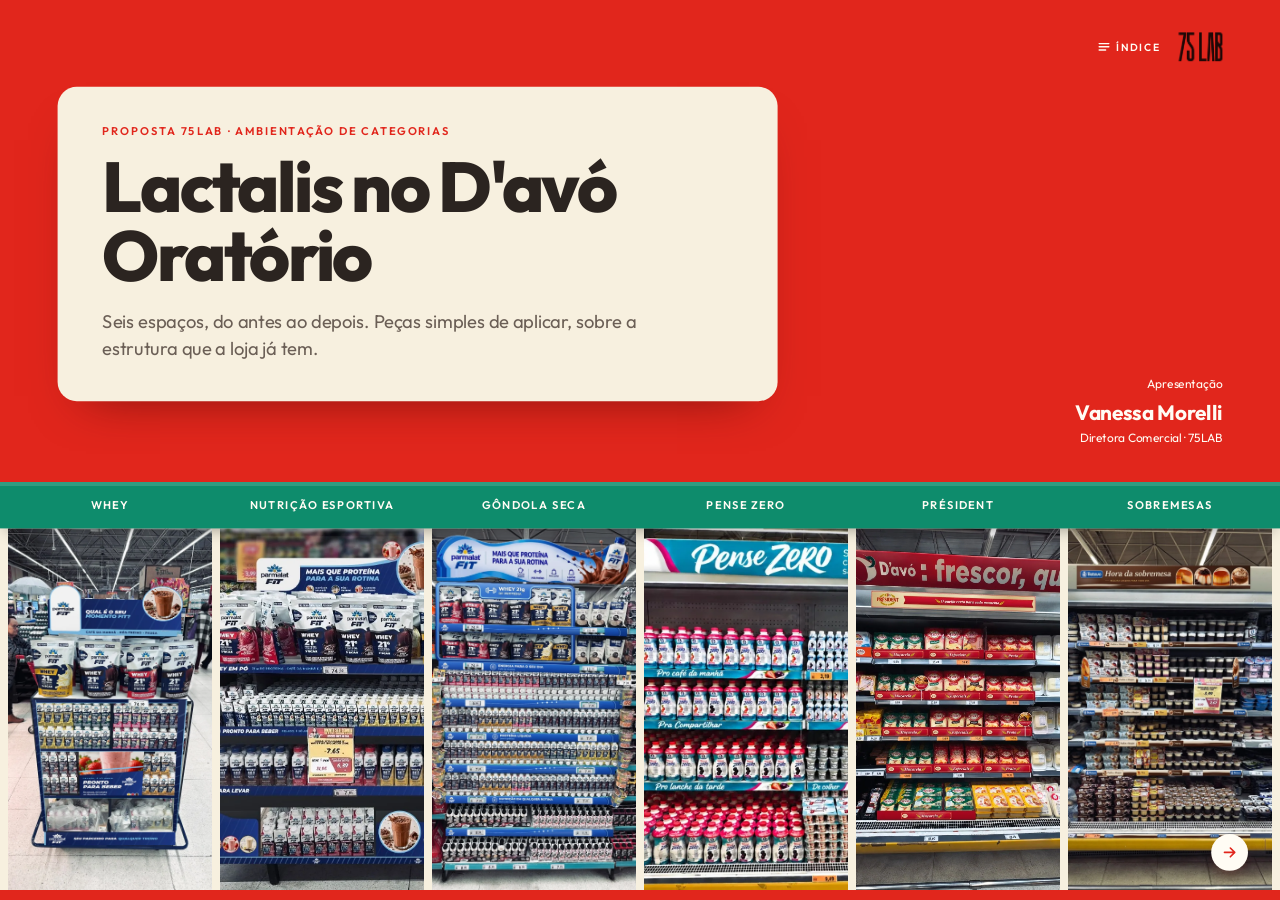
==== commit e65e78a7: "Nova apresentação imagética nas cores do D'avó: 15 telas, antes × depois e peças soltas Capa com a f" ====
--- a/index.html
+++ b/index.html
@@ -4,835 +4,456 @@
 <meta charset="utf-8">
 <meta name="viewport" content="width=device-width, initial-scale=1">
 <title>Lactalis no D'avó Oratório · 75LAB</title>
-<meta name="description" content="Ambientação de categorias Lactalis no D'avó Oratório: seis espaços, uma arquitetura de escolha. Proposta 75LAB.">
+<meta name="description" content="Ambientação de categorias Lactalis no D'avó Oratório: seis espaços, do antes ao depois, com peças simples de aplicar. Proposta 75LAB.">
 <meta property="og:title" content="Lactalis no D'avó Oratório · 75LAB">
-<meta property="og:description" content="Seis espaços, uma arquitetura de escolha. Ambientação de categorias Parmalat Fit, Batavo Pense Zero, Président e Sobremesas Batavo.">
+<meta property="og:description" content="Seis espaços, do antes ao depois: Parmalat Fit, Batavo Pense Zero, Président e Sobremesas Batavo.">
 <meta property="og:image" content="https://projetos.75lab.com.br/lactalis-davo-oratorio/assets/img/og.jpg">
 <meta property="og:type" content="website">
-<meta name="theme-color" content="#F1F2EE">
+<meta name="theme-color" content="#E1261C">
 <link rel="preconnect" href="https://fonts.googleapis.com">
 <link rel="preconnect" href="https://fonts.gstatic.com" crossorigin>
-<link rel="stylesheet" href="https://fonts.googleapis.com/css2?family=Archivo:ital,wdth,wght@0,62..125,100..900;1,62..125,100..900&display=swap">
+<link rel="stylesheet" href="https://fonts.googleapis.com/css2?family=Outfit:wght@300..900&display=swap">
 <link rel="stylesheet" href="assets/css/deck.css">
 </head>
-<body data-theme="light">
+<body data-theme="red">
 
 <main id="stage" aria-live="polite">
 
-  <!-- Placa de corredor: número e área da tela -->
-  <div id="sign" aria-hidden="true"><i class="wire"></i><i class="wire"></i><div class="plate"><b id="signNum">01</b><span id="signTxt">Abertura</span></div></div>
+  <!-- Faixa da fachada: vermelho e verde do D'avó -->
+  <div id="band" aria-hidden="true"></div>
 
   <header id="top">
-    <button id="backBtn" class="hb" type="button" hidden>← Voltar à apresentação</button>
+    <button id="menuBtn" class="hb" type="button" aria-haspopup="dialog"><svg viewBox="0 0 16 16" aria-hidden="true"><path d="M2 4h12M2 8h12M2 12h8"/></svg>Índice</button>
+    <img class="lab-logo" src="assets/img/brand/75lab-black.png" alt="75LAB" width="185" height="120">
+  </header>
+
+  <footer id="foot">
     <span class="who">Lactalis × D'avó Oratório</span>
-    <button id="menuBtn" class="hb" type="button" aria-haspopup="dialog"><svg viewBox="0 0 16 16" aria-hidden="true"><path d="M2 4h12M2 8h12M2 12h8"/></svg>Índice</button>
-    <img class="lab-logo dk" src="assets/img/brand/75lab-black.png" alt="75LAB" width="185" height="120">
-    <img class="lab-logo lt" src="assets/img/brand/75lab-lime.png" alt="" width="185" height="120">
-  </header>
-
-  <!-- Trilho de preço: progresso da apresentação -->
-  <nav id="rail" aria-label="Telas"><div class="line"></div><div class="ticks"></div></nav>
+    <nav id="spaces" aria-label="Espaços"></nav>
+    <span id="count">01 / 15</span>
+  </footer>
   <button id="cnext" type="button" aria-label="Próxima tela"><svg viewBox="0 0 24 24" aria-hidden="true"><path d="M5 12h13M13 6l6 6-6 6"/></svg></button>
 
   <!-- ================================================================ 01 CAPA -->
-  <section class="slide cover" id="capa" data-ch="0" data-theme="light" data-title="Capa">
-    <div class="ctop">
-      <div>
-        <p class="eyebrow rv">Lactalis no D'avó Oratório · Ambientação de categorias</p>
-        <h1 class="rv" style="--d:1">Seis espaços, uma <em>arquitetura de escolha</em>.</h1>
-      </div>
-      <div class="cside">
-        <p class="lead rv" style="--d:2">Presença de marca que vira clareza de escolha, desejo e resultado no ponto de venda, sem móvel novo e sem mais ruído.</p>
-        <p class="meta rv" style="--d:3"><span>Proposta 75LAB</span><span>Estratégia → Design → Produção</span><span>Apresentação: Vanessa Morelli</span></p>
-      </div>
-    </div>
-    <div class="strip">
-      <a href="#whey" data-goto="whey" class="rv" style="--d:2"><img src="assets/img/whey/a-depois.webp" alt="Ilha quadrada Parmalat Fit com o refit" style="object-position:50% 30%"><span>Ilha quadrada</span></a>
-      <a href="#nutricao" data-goto="nutricao" class="rv" style="--d:3"><img src="assets/img/nutricao/a-depois.webp" alt="Ilha de nutrição esportiva com o refit" style="object-position:30% 40%"><span>Ilha de nutrição</span></a>
-      <a href="#seca" data-goto="seca" class="rv" style="--d:4"><img src="assets/img/seca/depois.webp" alt="Gôndola seca Parmalat Fit com o refit" style="object-position:50% 18%"><span>Gôndola seca</span></a>
-      <a href="#pensezero" data-goto="pensezero" class="rv" style="--d:5"><img src="assets/img/pensezero/depois.webp" alt="Ponta refrigerada Pense Zero com a nova comunicação" style="object-position:30% 30%"><span>Pense Zero</span></a>
-      <a href="#president" data-goto="president" class="rv" style="--d:6"><img src="assets/img/president/premium.webp" alt="Gôndola fria Président com as bandejas e a testeira premium" style="object-position:50% 22%"><span>Président</span></a>
-      <a href="#sobremesas" data-goto="sobremesas" class="rv" style="--d:7"><img src="assets/img/sobremesas/f-depois.webp" alt="Gôndola de sobremesas Batavo com o refit" style="object-position:50% 16%"><span>Sobremesas</span></a>
-    </div>
-    <aside class="notes" hidden><p>Abrir pela tese: não são seis cenografias, é uma lógica de escolha aplicada a seis pontos que já existem. Tudo o que aparece nas fotos foi aplicado sobre as fotos da visita técnica.</p></aside>
-  </section>
-
-  <!-- ================================================================ 02 DESAFIO -->
-  <section class="slide" id="desafio" data-ch="1" data-theme="light" data-title="O desafio">
-    <div class="pad">
-      <p class="eyebrow rv">O desafio</p>
-      <h2 class="rv xl" style="--d:1">O pedido é ambientar. <em>A necessidade é ajudar a escolher.</em></h2>
-      <div class="trio">
-        <div class="rv" style="--d:3"><span class="lbl"><b>01</b>O que foi pedido</span><p>Ambientação econômica e premium dos espaços Lactalis que já existem no D'avó Oratório.</p></div>
-        <div class="rv" style="--d:4"><span class="lbl"><b>02</b>O que a loja precisa</span><p>Transformar áreas dispersas e carregadas em pontos fáceis de escolher, desejáveis e simples de manter.</p></div>
-        <div class="rv hi" style="--d:5"><span class="lbl"><b>03</b>A oportunidade</span><p>Uma loja-referência em execução de categoria: o shopper acha a resposta rápido, o produto continua protagonista e a operação mantém o padrão.</p></div>
-      </div>
-      <p class="rules-line rv" style="--d:6"><span class="lbl">Regras do jogo</span>Sem móvel novo e sem piso <i>·</i> loja aberta durante a implantação <i>·</i> preço, refrigeração, limpeza e fluxo intactos <i>·</i> convivência com a comunicação do D'avó</p>
-    </div>
-    <aside class="notes" hidden><p>O cliente pediu ambientação em dois níveis. O que a loja precisa é clareza: cada marca se destacar sem criar mais ruído numa loja que já é muito estimulada.</p></aside>
-  </section>
-
-  <!-- ================================================================ 03 A LOJA HOJE -->
-  <section class="slide" id="loja" data-ch="1" data-theme="light" data-title="A loja hoje">
-    <div class="pad">
-      <p class="eyebrow rv">A loja hoje · visita técnica</p>
-      <h2 class="rv" style="--d:1">Seis pontos, quatro marcas, muito estímulo.</h2>
-      <p class="sub rv" style="--d:2">Hipermercado de grande porte, com promoção forte, sinalização própria e mix profundo.</p>
-      <div class="vt">
-        <figure class="rv" style="--d:2"><figcaption><b>1</b>Ilha quadrada <small>Parmalat Fit</small></figcaption><button type="button" class="ph" data-zoom="assets/img/whey/a-antes.webp" data-gallery="vt" data-caption="Ilha quadrada · Parmalat Fit|Foto da visita técnica"><img src="assets/img/whey/a-antes.webp" alt="Ilha quadrada Parmalat Fit antes" style="object-position:50% 45%"></button><p>Placa central sem mensagem e garrafinhas em sacos plásticos.</p></figure>
-        <figure class="rv" style="--d:3"><figcaption><b>2</b>Ilha de nutrição <small>Parmalat Fit</small></figcaption><button type="button" class="ph" data-zoom="assets/img/nutricao/vt-lado-longo.webp" data-gallery="vt" data-caption="Ilha de nutrição esportiva · Parmalat Fit|Foto da visita técnica"><img src="assets/img/nutricao/vt-lado-longo.webp" alt="Ilha de nutrição esportiva antes" style="object-position:22% 50%"></button><p>Metade Fit, metade concorrência; sacos e caixas de estoque à vista.</p></figure>
-        <figure class="rv" style="--d:4"><figcaption><b>3</b>Gôndola seca <small>Parmalat Fit</small></figcaption><button type="button" class="ph" data-zoom="assets/img/seca/antes.webp" data-gallery="vt" data-caption="Gôndola seca · Parmalat Fit|Foto da visita técnica"><img src="assets/img/seca/antes.webp" alt="Gôndola seca Parmalat Fit antes" style="object-position:50% 40%"></button><p>Cartaz de combo na frente do produto e nenhuma leitura de ocasião.</p></figure>
-        <figure class="rv" style="--d:5"><figcaption><b>4</b>Ponta refrigerada <small>Batavo Pense Zero</small></figcaption><button type="button" class="ph" data-zoom="assets/img/pensezero/antes.webp" data-gallery="vt" data-caption="Ponta refrigerada · Batavo Pense Zero|Foto da visita técnica"><img src="assets/img/pensezero/antes.webp" alt="Ponta refrigerada Pense Zero antes" style="object-position:38% 50%"></button><p>Cartazes de oferta sobre a frente e nenhuma navegação por ocasião.</p></figure>
-        <figure class="rv" style="--d:6"><figcaption><b>5</b>Gôndola fria <small>Président</small></figcaption><button type="button" class="ph" data-zoom="assets/img/president/vt.webp" data-gallery="vt" data-caption="Gôndola fria · Président|Foto da visita técnica"><img src="assets/img/president/vt.webp" alt="Gôndola Président antes" style="object-position:40% 50%"></button><p>Displays de papelão em alturas diferentes e famílias misturadas.</p></figure>
-        <figure class="rv" style="--d:7"><figcaption><b>6</b>Gôndola fria <small>Sobremesas Batavo</small></figcaption><button type="button" class="ph" data-zoom="assets/img/sobremesas/f-antes.webp" data-gallery="vt" data-caption="Gôndola fria · Sobremesas Batavo|Foto da visita técnica"><img src="assets/img/sobremesas/f-antes.webp" alt="Gôndola de sobremesas antes" style="object-position:50% 50%"></button><p>Réguas genéricas, tipos sem ordem e saco plástico no poço.</p></figure>
-      </div>
-      <p class="note rv" style="--d:8"><span class="lbl">Alerta de escopo</span>O briefing cita cinco espaços; a visita técnica registrou seis, além da ilha Titanic. O escopo final fecha antes da produção.</p>
-    </div>
-    <aside class="notes" hidden><p>Os seis pontos registrados na VT. As fotos ampliam. Lembrar que o escopo contratado (cinco pontos) ainda precisa ser fechado.</p></aside>
-  </section>
-
-  <!-- ================================================================ 04 SHOPPER -->
-  <section class="slide" id="shopper" data-ch="1" data-theme="light" data-title="O shopper">
-    <div class="pad">
-      <p class="eyebrow rv">O shopper</p>
-      <h2 class="rv" style="--d:1">Em poucos segundos, o shopper precisa achar a resposta.</h2>
-      <p class="sub rv" style="--d:2">A compra acontece sob duas pressões: valor e bem-estar. Ele busca preço, mas também proteína, zero lactose, conveniência e prazer em casa.</p>
-      <ol class="moments">
-        <li class="rv" style="--d:3"><span class="step"><b>1</b>Chegada à área</span><p class="need">Reconhecer a categoria rápido</p><p class="bar"><small>Barreira</small>Ambiente de loja intenso e competitivo</p><p class="opp"><small>Resposta</small>Testeira curta e marca legível a distância</p></li>
-        <li class="rv" style="--d:4"><span class="step"><b>2</b>Comparação</span><p class="need">Saber qual produto faz sentido</p><p class="bar"><small>Barreira</small>Muitos SKUs, preços e claims</p><p class="opp"><small>Resposta</small>Navegação por ocasião ou família</p></li>
-        <li class="rv" style="--d:5"><span class="step"><b>3</b>Decisão</span><p class="need">Escolher com segurança</p><p class="bar"><small>Barreira</small>O preço promocional domina a leitura</p><p class="opp"><small>Resposta</small>Benefício junto do produto</p></li>
-        <li class="rv" style="--d:6"><span class="step"><b>4</b>Retirada</span><p class="need">Pegar e levar o produto</p><p class="bar"><small>Barreira</small>Caixas, reposição e divisórias ruins</p><p class="opp"><small>Resposta</small>Frente limpa e exposição estável</p></li>
-      </ol>
-      <p class="tension rv" style="--d:7"><span class="lbl">Tensão central</span><span>Como criar valor percebido e clareza num varejo de alta intensidade visual, <em>sem transformar a ambientação em mais ruído?</em></span></p>
-    </div>
-    <aside class="notes" hidden><p>Quatro momentos de compra, cada um com uma barreira observada na VT e uma resposta de PDV. A tensão central explica por que a proposta é baixa e organizada, e não cenográfica.</p></aside>
-  </section>
-
-  <!-- ================================================================ 05 INSIGHTS -->
-  <section class="slide" id="insights" data-ch="1" data-theme="light" data-title="O que aprendemos">
-    <div class="pad">
-      <p class="eyebrow rv">O que aprendemos</p>
-      <h2 class="rv" style="--d:1">Quatro ideias guiam o projeto.</h2>
-      <div class="ins">
-        <div class="rv" style="--d:2"><b>01</b><h3>A categoria já é a mídia.</h3><p>A ambientação dá ordem à abundância. Não compete com ela.</p></div>
-        <div class="rv" style="--d:3"><b>02</b><h3>O shopper compra uma resposta, não um portfólio.</h3><p>Cada espaço precisa responder ao momento dele.</p></div>
-        <div class="rv" style="--d:4"><b>03</b><h3>Président: valor antes de variedade.</h3><p>Qualidade primeiro, navegação por família depois.</p></div>
-        <div class="rv" style="--d:5"><b>04</b><h3>A versão econômica também tem impacto.</h3><p>Quando investe em hierarquia, blocagem e acabamento.</p></div>
-      </div>
-    </div>
-    <aside class="notes" hidden><p>Os sete insights completos estão no material de apoio (tecla M). Aqui ficam os quatro que mais mudam o desenho das peças.</p></aside>
-  </section>
-
-  <!-- ================================================================ 06 ESTRATÉGIA -->
-  <section class="slide" id="estrategia" data-ch="2" data-theme="light" data-title="A estratégia">
-    <div class="pad">
-      <p class="eyebrow rv">Território recomendado</p>
-      <h2 class="rv xl" style="--d:1">Escolhas que <em>acompanham seu dia</em>.</h2>
-      <p class="sub rv" style="--d:2">Cada marca responde a um momento real da rotina. A loja fica unida pela lógica de escolha, e cada marca mantém os próprios códigos.</p>
-      <div class="day">
-        <svg class="arc rv" style="--d:2" viewBox="0 0 1000 120" preserveAspectRatio="none" aria-hidden="true"><path d="M0 110 Q500 -50 1000 110"/></svg>
-        <a class="stop rv fit" style="--d:3;--y:75px" href="#whey" data-goto="whey"><i></i><span class="cue">Manhã e treino</span><h3>Rotina ativa</h3><span class="brand">Parmalat Fit · 3 espaços</span><p>Resolve a navegação: whey em pó, pronto para beber e para levar.</p></a>
-        <a class="stop rv pz" style="--d:4;--y:35px" href="#pensezero" data-goto="pensezero"><i></i><span class="cue">Ao longo do dia</span><h3>Leveza</h3><span class="brand">Batavo Pense Zero</span><p>Disciplina operacional no ponto mais seguro: promotora fixa e reposição diária.</p></a>
-        <a class="stop rv pres" style="--d:5;--y:35px" href="#president" data-goto="president"><i></i><span class="cue">Na refeição</span><h3>Refeição</h3><span class="brand">Président · hero</span><p>A maior ambição estética: valor do queijo e famílias claras.</p></a>
-        <a class="stop rv sob" style="--d:6;--y:75px" href="#sobremesas" data-goto="sobremesas"><i></i><span class="cue">Depois da refeição</span><h3>Prazer</h3><span class="brand">Batavo Sobremesas</span><p>Constrói desejo e ordena os sabores sem poluir.</p></a>
-      </div>
-      <div class="dpa rv" style="--d:7">
-        <div><span class="lbl">De</span><p>Exposições fragmentadas, dependentes de embalagem e preço.</p></div>
-        <div><span class="lbl">Para</span><p>Pontos de categoria legíveis, desejáveis e fáceis de abastecer.</p></div>
-        <div><span class="lbl">Através de</span><p>Arquitetura de escolha: blocagem, códigos de marca, mensagem de ocasião e acabamento proporcional ao ponto.</p></div>
-      </div>
-    </div>
-    <aside class="notes" hidden><p>Entre os quatro territórios estudados, este é o recomendado porque une sem apagar as marcas. Os outros três estão no apoio. A ordem das telas seguintes segue o dia.</p></aside>
-  </section>
-
-  <!-- ================================================================ 07 SISTEMA -->
-  <section class="slide" id="sistema" data-ch="2" data-theme="light" data-title="O sistema">
-    <div class="pad">
-      <p class="eyebrow rv">Como funciona</p>
-      <h2 class="rv" style="--d:1">Um sistema em três camadas, o mesmo nos seis espaços.</h2>
-      <div class="sys">
-        <svg class="dg rv" style="--d:2" viewBox="0 0 420 520" aria-hidden="true">
-          <rect class="frame" x="20" y="20" width="380" height="480" rx="6"/>
-          <g class="l l1"><rect x="34" y="34" width="352" height="54" rx="4"/></g>
-          <g class="shelf"><rect x="34" y="104" width="352" height="78"/><rect x="34" y="196" width="352" height="78"/><rect x="34" y="288" width="352" height="78"/><rect x="34" y="380" width="352" height="62"/></g>
-          <g class="l l2"><rect x="34" y="182" width="352" height="12" rx="2"/><rect x="34" y="274" width="352" height="12" rx="2"/><rect x="34" y="366" width="352" height="12" rx="2"/></g>
-          <g class="l l3"><rect x="48" y="120" width="96" height="62" rx="3"/><rect x="162" y="120" width="96" height="62" rx="3"/><rect x="276" y="120" width="96" height="62" rx="3"/><rect x="34" y="452" width="352" height="34" rx="3"/></g>
-          <g class="pins"><circle cx="402" cy="61" r="15"/><text x="402" y="66">1</text><circle cx="402" cy="188" r="15"/><text x="402" y="193">2</text><circle cx="402" cy="469" r="15"/><text x="402" y="474">3</text></g>
-        </svg>
-        <div class="layers">
-          <ol>
-            <li class="rv" style="--d:3" data-l="1"><b>1</b><div><h3>Encontrar</h3><p>Uma testeira baixa, no contorno do móvel ou no suporte que já existe, com marca e ocasião.</p></div></li>
-            <li class="rv" style="--d:4" data-l="2"><b>2</b><div><h3>Escolher</h3><p>Réguas no trilho de preço que navegam por formato, família ou ocasião. A etiqueta do D'avó fica sempre por cima.</p></div></li>
-            <li class="rv" style="--d:5" data-l="3"><b>3</b><div><h3>Sustentar</h3><p>Bandejas, cartões e nomes trocáveis no lugar de papelão e sacos. A loja limpa, repõe e mantém.</p></div></li>
-          </ol>
-          <div class="rules rv" style="--d:6">
-            <span class="lbl">Regras de projeto</span>
-            <ul>
-              <li>A estrutura do móvel não muda: sem móvel novo, sem piso.</li>
-              <li>Nenhum topo alto e nenhuma lateral volumosa.</li>
-              <li>Nada na frente de prateleira ou abertura.</li>
-              <li>Preço, ventilação e acesso técnico sempre livres.</li>
-              <li>Sem LED dentro da área refrigerada.</li>
-              <li>Perto do chão, só marca e imagem.</li>
-            </ul>
-          </div>
-        </div>
-      </div>
-    </div>
-    <aside class="notes" hidden><p>A mesma gramática nos seis pontos: encontrar, escolher, sustentar. As regras saíram do que não funcionou na proposta anterior (topos altos, laterais volumosas, cenografia dominante) e das conversas com o cliente durante o refit.</p></aside>
-  </section>
-
-  <!-- ================================================================ 08 ILHA QUADRADA WHEY -->
-  <section class="slide space" id="whey" data-ch="3" data-theme="fit" data-title="Ilha quadrada · Parmalat Fit" data-sign="Parmalat Fit">
-    <div class="sp">
-      <div class="info">
-        <div class="head">
-          <p class="eyebrow rv">Rotina ativa · <b>Parmalat Fit</b></p>
-          <h2 class="rv" style="--d:1">Ilha quadrada Whey</h2>
-          <p class="msg rv" style="--d:2">“Qual é o seu momento Fit?”</p>
-          <p class="role rv" style="--d:3">Referência de proteína e rotina ativa. Só PS e adesivo sobre as placas que já existem; nada na frente das prateleiras e sem wobbler.</p>
-        </div>
-        <div class="body">
-          <ol class="kit rv" style="--d:4">
-            <li><b>1</b><div><strong>Testeira dupla face com faca especial</strong><span>PS 3 mm, no mastro atual · 78 × 34 cm</span></div><em>1</em></li>
-            <li><b>2</b><div><strong>Adesivo da placa central</strong><span>Vinil, frente e fundo · 34 × 31 cm</span></div><em>2</em></li>
-            <li><b>3</b><div><strong>Adesivo do painel com janela</strong><span>Vinil, lateral esquerda · 80 × 93 cm</span></div><em>1</em></li>
-            <li><b>4</b><div><strong>Adesivo do painel lateral</strong><span>Vinil, lateral direita · 39 × 93 cm</span></div><em>1</em></li>
-            <li><b>5</b><div><strong>Rodapé</strong><span>Vinil, nas 4 faces · 80 × 10 cm</span></div><em>4</em></li>
-            <li><b>6</b><div><strong>Colunas e triângulo do topo</strong><span>Vinil, só nas faces brancas</span></div><em>7</em></li>
-            <li><b>7</b><div><strong>Fita de borda</strong><span>Vinil 2 cm no tampo e nas prateleiras</span></div><em>6,7 m</em></li>
-          </ol>
-          <div class="arts rv" style="--d:5">
-            <span class="lbl">As peças</span>
-            <div class="row">
-              <button type="button" class="tile" data-zoom="assets/img/whey/p1-testeira.webp" data-gallery="whey-p" data-caption="Testeira dupla face|PS 3 mm com faca especial · 78 × 34 cm"><img src="assets/img/whey/p1-testeira.webp" alt="Arte da testeira"></button>
-              <button type="button" class="tile" data-zoom="assets/img/whey/p3-painel-janela.webp" data-gallery="whey-p" data-caption="Adesivo do painel com janela|Vinil · 80 × 93 cm, janela vazada"><img src="assets/img/whey/p3-painel-janela.webp" alt="Arte do painel com janela"></button>
-              <button type="button" class="tile" data-zoom="assets/img/whey/p4-painel-lateral.webp" data-gallery="whey-p" data-caption="Adesivo do painel lateral|Vinil · 39 × 93 cm"><img src="assets/img/whey/p4-painel-lateral.webp" alt="Arte do painel lateral"></button>
-              <button type="button" class="tile" data-zoom="assets/img/whey/p2-placa-central.webp" data-gallery="whey-p" data-caption="Adesivo da placa central|Vinil · 34 × 31 cm"><img src="assets/img/whey/p2-placa-central.webp" alt="Arte da placa central"></button>
+  <section class="slide cover" id="capa" data-theme="red" data-title="Capa">
+    <div class="wall">
+      <div class="sign rv">
+        <p class="eyebrow">Proposta 75LAB · Ambientação de categorias</p>
+        <h1>Lactalis no D'avó Oratório</h1>
+        <p class="lead">Seis espaços, do antes ao depois. Peças simples de aplicar, sobre a estrutura que a loja já tem.</p>
+      </div>
+      <p class="by rv" style="--d:2">Apresentação<b>Vanessa Morelli</b>Diretora Comercial · 75LAB</p>
+    </div>
+    <div class="awning" aria-hidden="true"></div>
+    <div class="vitrine">
+      <a href="#whey" data-goto="whey" class="rv" style="--d:3"><span>Whey</span><img src="assets/img/whey/a-depois.webp" alt="Ilha quadrada Parmalat Fit depois" style="object-position:50% 28%"></a>
+      <a href="#nutricao" data-goto="nutricao" class="rv" style="--d:4"><span>Nutrição esportiva</span><img src="assets/img/nutricao/a-depois.webp" alt="Ilha de nutrição esportiva depois" style="object-position:30% 30%"></a>
+      <a href="#seca" data-goto="seca" class="rv" style="--d:5"><span>Gôndola seca</span><img src="assets/img/seca/depois.webp" alt="Gôndola seca Parmalat Fit depois" style="object-position:50% 14%"></a>
+      <a href="#pensezero" data-goto="pensezero" class="rv" style="--d:6"><span>Pense Zero</span><img src="assets/img/pensezero/depois.webp" alt="Ponta refrigerada Pense Zero depois" style="object-position:32% 40%"></a>
+      <a href="#president" data-goto="president" class="rv" style="--d:7"><span>Président</span><img src="assets/img/president/premium.webp" alt="Gôndola Président depois" style="object-position:50% 18%"></a>
+      <a href="#sobremesas" data-goto="sobremesas" class="rv" style="--d:8"><span>Sobremesas</span><img src="assets/img/sobremesas/f-depois.webp" alt="Gôndola de sobremesas Batavo depois" style="object-position:50% 12%"></a>
+    </div>
+    <aside class="notes" hidden><p>Abrir pela promessa: seis espaços que já existem, transformados com peças que a loja aplica sem trocar nenhum móvel. As fotos são montagens sobre as fotos da visita técnica.</p></aside>
+  </section>
+
+  <!-- ================================================================ 02 CONTEXTO -->
+  <section class="slide ctx" id="contexto" data-theme="cream" data-title="O contexto">
+    <div class="pad">
+      <div class="ctx-top">
+        <div>
+          <p class="eyebrow rv">O contexto</p>
+          <h2 class="rv" style="--d:1">Seis espaços Lactalis que já existem na loja.</h2>
+          <p class="sub rv" style="--d:2">A ambientação veste cada espaço com a marca sem trocar o móvel: as peças entram na sanefa, no mastro, no trilho de preço, nas placas e nas prateleiras. As etiquetas de preço do D'avó continuam no lugar.</p>
+        </div>
+        <ul class="stats rv" style="--d:3">
+          <li><b>6</b>espaços</li>
+          <li><b>132</b>peças no kit</li>
+          <li><b>0</b>móvel novo</li>
+        </ul>
+      </div>
+      <p class="lbl rv" style="--d:4">A loja hoje</p>
+      <div class="today">
+        <a href="#whey" data-goto="whey" class="rv" style="--d:4"><img src="assets/img/whey/a-antes.webp" alt="Ilha quadrada hoje" style="object-position:50% 45%"><span><b>01</b>Ilha quadrada<small>Parmalat Fit</small></span></a>
+        <a href="#nutricao" data-goto="nutricao" class="rv" style="--d:5"><img src="assets/img/nutricao/a-antes.webp" alt="Ilha de nutrição esportiva hoje" style="object-position:30% 50%"><span><b>02</b>Ilha de nutrição<small>Parmalat Fit</small></span></a>
+        <a href="#seca" data-goto="seca" class="rv" style="--d:6"><img src="assets/img/seca/antes.webp" alt="Gôndola seca hoje" style="object-position:50% 35%"><span><b>03</b>Gôndola seca<small>Parmalat Fit</small></span></a>
+        <a href="#pensezero" data-goto="pensezero" class="rv" style="--d:7"><img src="assets/img/pensezero/antes.webp" alt="Ponta refrigerada Pense Zero hoje" style="object-position:38% 50%"><span><b>04</b>Ponta refrigerada<small>Batavo Pense Zero</small></span></a>
+        <a href="#president" data-goto="president" class="rv" style="--d:8"><img src="assets/img/president/antes.webp" alt="Gôndola Président hoje" style="object-position:45% 40%"><span><b>05</b>Gôndola fria<small>Président</small></span></a>
+        <a href="#sobremesas" data-goto="sobremesas" class="rv" style="--d:9"><img src="assets/img/sobremesas/f-antes.webp" alt="Gôndola de sobremesas hoje" style="object-position:50% 40%"><span><b>06</b>Gôndola fria<small>Sobremesas Batavo</small></span></a>
+      </div>
+    </div>
+    <aside class="notes" hidden><p>Um minuto de contexto: seis pontos, quatro marcas, e a regra de não trocar móvel nem tirar o preço do D'avó do lugar. A partir daqui, cada espaço tem duas telas: o antes e depois, e as peças com o jeito de aplicar.</p></aside>
+  </section>
+
+  <!-- ================================================================ 03 WHEY · ANTES E DEPOIS -->
+  <section class="slide ab" id="whey" data-sp="whey" data-theme="cream" data-title="Ilha quadrada Whey · antes e depois" style="--bc:#1E3E94">
+    <div class="pad">
+      <div class="a-txt">
+        <span class="nr rv">01</span>
+        <p class="brand rv" style="--d:1">Parmalat Fit</p>
+        <h2 class="rv" style="--d:2">Ilha quadrada Whey</h2>
+        <ul class="chg rv" style="--d:3">
+          <li>Testeira dupla face no mastro que já existe.</li>
+          <li>Adesivos por cima das placas, das colunas e do rodapé.</li>
+          <li>Nada na frente das aberturas: o produto continua à mão.</li>
+        </ul>
+        <div class="views rv" style="--d:4" role="group" aria-label="Vistas">
+          <button type="button" class="on" data-antes="assets/img/whey/a-antes.webp" data-depois="assets/img/whey/a-depois.webp" data-ar="0.5625" data-cap="Face A · frente">Frente</button>
+          <button type="button" data-antes="assets/img/whey/b-antes.webp" data-depois="assets/img/whey/b-depois.webp" data-ar="0.5625" data-cap="Face B · lateral esquerda">Lateral esquerda</button>
+          <button type="button" data-antes="assets/img/whey/c-antes.webp" data-depois="assets/img/whey/c-depois.webp" data-ar="0.5625" data-cap="Face C · lateral direita">Lateral direita</button>
+        </div>
+      </div>
+      <div class="pair" data-ar="0.5625">
+        <figure class="ph ant"><img src="assets/img/whey/a-antes.webp" alt="Ilha quadrada antes"><span class="tag">Antes</span></figure>
+        <i class="arw" aria-hidden="true"></i>
+        <figure class="ph dep"><img src="assets/img/whey/a-depois.webp" alt="Ilha quadrada depois"><span class="tag">Depois</span></figure>
+      </div>
+    </div>
+    <aside class="notes" hidden><p>A estrutura da ilha não muda. Entra uma testeira sobre a atual e adesivos sobre as placas, sem nada na frente das aberturas. As abas mostram as outras duas faces.</p></aside>
+  </section>
+
+  <!-- ================================================================ 04 WHEY · PEÇAS -->
+  <section class="slide pcs" id="whey-pecas" data-sp="whey" data-theme="cream" data-title="Ilha quadrada Whey · as peças" style="--bc:#1E3E94">
+    <div class="pad">
+      <header class="b-head">
+        <p class="brand rv"><b>01</b>Ilha quadrada Whey · Parmalat Fit</p>
+        <h2 class="rv" style="--d:1">1 testeira e 15 adesivos, por cima do que já existe.</h2>
+      </header>
+      <div class="mesa rv" style="--d:2">
+        <div class="mi">
+          <div class="row">
+            <figure class="pc" style="--w:80;--h:93"><button type="button" class="pz" data-zoom="assets/img/whey/p3-painel-janela.webp" data-gallery="whey" data-caption="3 · Adesivo do painel com janela|Vinil · 80 × 93 cm · janela vazada igual à atual"><img src="assets/img/whey/p3-painel-janela.webp" alt="Adesivo do painel com janela"></button><figcaption><b>3</b><span>Painel com janela<small>Vinil · 80 × 93 cm · ×1</small></span></figcaption></figure>
+            <figure class="pc" style="--w:39;--h:93"><button type="button" class="pz" data-zoom="assets/img/whey/p4-painel-lateral.webp" data-gallery="whey" data-caption="4 · Adesivo do painel lateral|Vinil · 39 × 93 cm"><img src="assets/img/whey/p4-painel-lateral.webp" alt="Adesivo do painel lateral"></button><figcaption><b>4</b><span>Painel lateral<small>Vinil · 39 × 93 cm · ×1</small></span></figcaption></figure>
+            <figure class="pc" style="--w:28;--h:95"><div class="duo"><button type="button" class="pz" data-zoom="assets/img/whey/p6-coluna-larga.webp" data-gallery="whey" data-caption="6 · Adesivo da coluna larga|Vinil · 18 × 93 cm"><img src="assets/img/whey/p6-coluna-larga.webp" alt="Adesivo da coluna larga" style="--w:18;--h:93"></button><button type="button" class="pz" data-zoom="assets/img/whey/p6-coluna.webp" data-gallery="whey" data-caption="6 · Adesivo das colunas|Vinil · 4 × 94 cm"><img src="assets/img/whey/p6-coluna.webp" alt="Adesivo da coluna" style="--w:4;--h:95"></button></div><figcaption><b>6</b><span>Colunas<small>Vinil · ×5</small></span></figcaption></figure>
+            <div class="col">
+              <figure class="pc" style="--w:78;--h:34"><button type="button" class="pz" data-zoom="assets/img/whey/p1-testeira.webp" data-gallery="whey" data-caption="1 · Testeira dupla face|PS 3 mm com faca especial · 78 × 34 cm"><img src="assets/img/whey/p1-testeira.webp" alt="Testeira dupla face"></button><figcaption><b>1</b><span>Testeira dupla face<small>PS 3 mm · 78 × 34 cm · ×1</small></span></figcaption></figure>
+              <div class="row">
+                <figure class="pc" style="--w:34;--h:31"><button type="button" class="pz" data-zoom="assets/img/whey/p2-placa-central.webp" data-gallery="whey" data-caption="2 · Adesivo da placa central|Vinil · 34 × 31 cm · frente e fundo"><img src="assets/img/whey/p2-placa-central.webp" alt="Adesivo da placa central"></button><figcaption><b>2</b><span>Placa central<small>Vinil · 34 × 31 cm · ×2</small></span></figcaption></figure>
+                <figure class="pc" style="--w:12;--h:12"><button type="button" class="pz" data-zoom="assets/img/whey/p8-triangulo.webp" data-gallery="whey" data-caption="8 · Adesivo do triângulo do topo|Vinil · 12 × 12 cm"><img src="assets/img/whey/p8-triangulo.webp" alt="Adesivo do triângulo"></button><figcaption><b>8</b><span>Triângulo<small>12 × 12 cm · ×2</small></span></figcaption></figure>
+              </div>
+              <figure class="pc" style="--w:80;--h:10"><button type="button" class="pz" data-zoom="assets/img/whey/p5-rodape.webp" data-gallery="whey" data-caption="5 · Adesivo do rodapé|Vinil · 80 × 10 cm · nas 4 faces"><img src="assets/img/whey/p5-rodape.webp" alt="Adesivo do rodapé"></button><figcaption><b>5</b><span>Rodapé<small>Vinil · 80 × 10 cm · ×4</small></span></figcaption></figure>
+              <figure class="pc" style="--w:80;--h:2"><button type="button" class="pz" data-zoom="assets/img/whey/p7-borda.webp" data-gallery="whey" data-caption="7 · Fita de borda|Vinil · 2 cm de altura · ≈ 6,7 m"><img src="assets/img/whey/p7-borda.webp" alt="Fita de borda"></button><figcaption><b>7</b><span>Fita de borda<small>2 cm · ≈ 6,7 m</small></span></figcaption></figure>
             </div>
-            <div class="strips">
-              <button type="button" class="tile st" data-zoom="assets/img/whey/p5-rodape.webp" data-gallery="whey-p" data-caption="Rodapé|Vinil · 80 × 10 cm, nas 4 faces"><img src="assets/img/whey/p5-rodape.webp" alt="Arte do rodapé"></button>
+          </div>
+        </div>
+        <span class="scale"><i style="--cm:50"></i>50 cm · peças na mesma escala</span>
+      </div>
+      <aside class="how">
+        <p class="lbl rv" style="--d:3">Como aplica</p>
+        <div class="mc rv" style="--d:4"><i class="pg" data-pg="mastro"></i><div><h3>Na mesma fixação</h3><p>A testeira vai sobre a atual, no mastro que já existe.</p><span class="pn">Peça 1</span></div></div>
+        <div class="mc rv" style="--d:5"><i class="pg" data-pg="adesivo"></i><div><h3>Adesivo por cima</h3><p>Vinil laminado sobre as placas, as colunas e o rodapé atuais.</p><span class="pn">Peças 2 a 6 e 8</span></div></div>
+        <div class="mc rv" style="--d:6"><i class="pg" data-pg="fita"></i><div><h3>Fita rente à borda</h3><p>No tampo e nas prateleiras. A etiqueta de preço do D'avó vai por cima.</p><span class="pn">Peça 7</span></div></div>
+      </aside>
+    </div>
+    <aside class="notes" hidden><p>As peças estão na mesma escala entre si: dá para ver que é uma peça rígida e o resto é adesivo. Nada fura o móvel, nada fica na frente das aberturas.</p></aside>
+  </section>
+
+  <!-- ================================================================ 05 NUTRIÇÃO · ANTES E DEPOIS -->
+  <section class="slide ab" id="nutricao" data-sp="nutricao" data-theme="cream" data-title="Ilha de nutrição esportiva · antes e depois" style="--bc:#1E3E94">
+    <div class="pad">
+      <div class="a-txt">
+        <span class="nr rv">02</span>
+        <p class="brand rv" style="--d:1">Parmalat Fit</p>
+        <h2 class="rv" style="--d:2">Ilha de nutrição esportiva</h2>
+        <ul class="chg rv" style="--d:3">
+          <li>Testeira em T no meio do topo, em pé sozinha.</li>
+          <li>Réguas por tipo de produto no trilho de preço.</li>
+          <li>Placas de base só com imagem; os vãos seguem com produto.</li>
+        </ul>
+        <div class="views rv" style="--d:4" role="group" aria-label="Vistas">
+          <button type="button" class="on" data-antes="assets/img/nutricao/a-antes.webp" data-depois="assets/img/nutricao/a-depois.webp" data-ar="1.0707" data-cap="Lado longo A · trecho Parmalat Fit">Lado longo</button>
+          <button type="button" data-antes="assets/img/nutricao/b-antes.webp" data-depois="assets/img/nutricao/b-depois.webp" data-ar="0.535" data-cap="Cabeceira B">Cabeceira</button>
+        </div>
+      </div>
+      <div class="pair" data-ar="1.0707">
+        <figure class="ph ant"><img src="assets/img/nutricao/a-antes.webp" alt="Ilha de nutrição antes"><span class="tag">Antes</span></figure>
+        <i class="arw" aria-hidden="true"></i>
+        <figure class="ph dep"><img src="assets/img/nutricao/a-depois.webp" alt="Ilha de nutrição depois"><span class="tag">Depois</span></figure>
+      </div>
+    </div>
+    <aside class="notes" hidden><p>Metade da ilha é Parmalat Fit e metade é concorrência. A testeira em T marca o trecho Fit sem prender nada no móvel; as réguas organizam por tipo: whey em pó, pronto para beber e para levar.</p></aside>
+  </section>
+
+  <!-- ================================================================ 06 NUTRIÇÃO · PEÇAS -->
+  <section class="slide pcs" id="nutricao-pecas" data-sp="nutricao" data-theme="cream" data-title="Ilha de nutrição esportiva · as peças" style="--bc:#1E3E94">
+    <div class="pad">
+      <header class="b-head">
+        <p class="brand rv"><b>02</b>Ilha de nutrição esportiva · Parmalat Fit</p>
+        <h2 class="rv" style="--d:1">Réguas no trilho e peças que ficam em pé sozinhas.</h2>
+      </header>
+      <div class="mesa rv" style="--d:2">
+        <div class="mi">
+          <div class="row">
+            <figure class="pc" style="--w:110;--h:62"><button type="button" class="pz" data-zoom="assets/img/nutricao/p7-testeira-central.webp" data-gallery="nutricao" data-caption="7 · Testeira central em T|2 placas de PS 3 mm em L, dupla face · 110 × 62 cm"><img src="assets/img/nutricao/p7-testeira-central.webp" alt="Testeira central em T"></button><figcaption><b>7</b><span>Testeira em T<small>PS 3 mm · 110 × 62 cm · ×1</small></span></figcaption></figure>
+            <figure class="pc" style="--w:40;--h:64"><div class="stk"><button type="button" class="pz" data-zoom="assets/img/nutricao/p3-placa-marca.webp" data-gallery="nutricao" data-caption="3 · Placa de base · marca e sabores|PS 3 mm com pé de apoio · 40 × 20 cm"><img src="assets/img/nutricao/p3-placa-marca.webp" alt="Placa de base marca e sabores" style="--w:40;--h:20"></button><button type="button" class="pz" data-zoom="assets/img/nutricao/p4-placa-shake.webp" data-gallery="nutricao" data-caption="4 · Placa de base · shake|PS 3 mm com pé de apoio · 40 × 20 cm"><img src="assets/img/nutricao/p4-placa-shake.webp" alt="Placa de base shake" style="--w:40;--h:20"></button><button type="button" class="pz" data-zoom="assets/img/nutricao/p5-placa-momentos.webp" data-gallery="nutricao" data-caption="5 · Placa de base · momentos|PS 3 mm com pé de apoio · 40 × 20 cm"><img src="assets/img/nutricao/p5-placa-momentos.webp" alt="Placa de base momentos" style="--w:40;--h:20"></button></div><figcaption><b>3–5</b><span>Placas de base<small>PS 3 mm · 40 × 20 cm · ×5</small></span></figcaption></figure>
+          </div>
+          <div class="row">
+            <figure class="pc" style="--w:130;--h:14"><div class="stk"><button type="button" class="pz" data-zoom="assets/img/nutricao/p1-regua-whey.webp" data-gallery="nutricao" data-caption="1 · Régua · Whey em pó|PS 0,5 mm · 130 × 4 cm"><img src="assets/img/nutricao/p1-regua-whey.webp" alt="Régua Whey em pó" style="--w:130;--h:4"></button><button type="button" class="pz" data-zoom="assets/img/nutricao/p1-regua-pronto.webp" data-gallery="nutricao" data-caption="1 · Régua · Pronto para beber|PS 0,5 mm · 130 × 4 cm"><img src="assets/img/nutricao/p1-regua-pronto.webp" alt="Régua Pronto para beber" style="--w:130;--h:4"></button><button type="button" class="pz" data-zoom="assets/img/nutricao/p1-regua-levar.webp" data-gallery="nutricao" data-caption="1 · Régua · Para levar|PS 0,5 mm · 130 × 4 cm"><img src="assets/img/nutricao/p1-regua-levar.webp" alt="Régua Para levar" style="--w:130;--h:4"></button></div><figcaption><b>1</b><span>Réguas 130 cm<small>PS 0,5 mm · 130 × 4 cm · ×6</small></span></figcaption></figure>
+            <div class="col">
+              <figure class="pc" style="--w:90;--h:9"><div class="stk"><button type="button" class="pz" data-zoom="assets/img/nutricao/p2-regua90-whey.webp" data-gallery="nutricao" data-caption="2 · Régua 90 · Whey em pó|PS 0,5 mm · 90 × 4 cm · cabeceira"><img src="assets/img/nutricao/p2-regua90-whey.webp" alt="Régua 90 Whey em pó" style="--w:90;--h:4"></button><button type="button" class="pz" data-zoom="assets/img/nutricao/p2-regua90-pronto.webp" data-gallery="nutricao" data-caption="2 · Régua 90 · Pronto para beber|PS 0,5 mm · 90 × 4 cm · cabeceira"><img src="assets/img/nutricao/p2-regua90-pronto.webp" alt="Régua 90 Pronto para beber" style="--w:90;--h:4"></button></div><figcaption><b>2</b><span>Réguas 90 cm<small>Cabeceira · 90 × 4 cm · ×3</small></span></figcaption></figure>
+              <figure class="pc" style="--w:90;--h:3"><button type="button" class="pz" data-zoom="assets/img/nutricao/p6-rodape.webp" data-gallery="nutricao" data-caption="6 · Faixa de rodapé|Vinil adesivo · 3 cm × ≈ 3,8 m · só logo e grafismo"><img src="assets/img/nutricao/p6-rodape.webp" alt="Faixa de rodapé" style="--w:90;--h:2.1"></button><figcaption><b>6</b><span>Faixa de rodapé<small>Vinil · 3 cm · ≈ 3,8 m</small></span></figcaption></figure>
             </div>
           </div>
         </div>
-        <div class="ifoot rv" style="--d:6">
-          <p class="tot"><b>16</b> peças <small>+ ≈ 6,7 m de fita de borda</small></p>
-          <p class="fnote">Sai o wobbler. A promotora repõe as garrafinhas sem saco plástico.</p>
-          <div class="btns">
-            <button type="button" class="pr" data-zoom="assets/img/whey/prancha-4-vistas.webp" data-gallery="whey-pr" data-caption="Ilha quadrada · 4 vistas|Peças numeradas nas quatro faces (face D assumida igual à frontal)">Pranchas técnicas <span>2</span></button>
-            <button type="button" hidden data-zoom="assets/img/whey/prancha-materiais.webp" data-gallery="whey-pr" data-caption="Ilha quadrada · materiais|Lista de materiais para produzir"></button>
-          </div>
-        </div>
-      </div>
-      <div class="media rv" style="--d:1">
-        <div class="cmp" data-mode="slide" data-ar="0.5625">
-          <img class="ib" src="assets/img/whey/a-antes.webp" alt="Antes: face frontal da ilha quadrada na visita técnica">
-          <img class="ia" src="assets/img/whey/a-depois.webp" alt="Depois: face frontal com o refit Parmalat Fit">
-          <span class="lab lb">Antes</span><span class="lab la">Depois</span>
-          <div class="handle" tabindex="0" role="slider" aria-label="Arraste para comparar antes e depois" aria-valuemin="0" aria-valuemax="100" aria-valuenow="50"><i></i></div>
-          <button type="button" class="cz" aria-label="Ampliar as imagens"><svg viewBox="0 0 16 16" aria-hidden="true"><path d="M9.5 2.5h4v4M13.5 2.5 9 7M6.5 13.5h-4v-4M2.5 13.5 7 9"/></svg></button>
-        </div>
-        <div class="ctl">
-          <div class="views" role="group" aria-label="Vistas">
-            <button type="button" class="on" data-b="assets/img/whey/a-antes.webp" data-a="assets/img/whey/a-depois.webp" data-ar="0.5625" data-cap="Face A · frente">A · frente</button>
-            <button type="button" data-b="assets/img/whey/b-antes.webp" data-a="assets/img/whey/b-depois.webp" data-ar="0.5625" data-cap="Face B · lateral esquerda">B · lateral</button>
-            <button type="button" data-b="assets/img/whey/c-antes.webp" data-a="assets/img/whey/c-depois.webp" data-ar="0.5625" data-cap="Face C · lateral direita">C · lateral</button>
-          </div>
-          <div class="ab"><button type="button" data-ab="b">Antes</button><button type="button" data-ab="a">Depois</button></div>
-        </div>
-      </div>
-    </div>
-    <aside class="notes" hidden><p>Ilha sem ponto de energia: tudo é impresso. A testeira usa a mesma fixação da atual; só a aba do logo passa cerca de 10 cm acima. A face D não foi fotografada e foi assumida igual à frontal.</p></aside>
-  </section>
-
-  <!-- ================================================================ 09 ILHA NUTRIÇÃO -->
-  <section class="slide space" id="nutricao" data-ch="3" data-theme="fit" data-title="Ilha de nutrição esportiva · Parmalat Fit" data-sign="Parmalat Fit">
-    <div class="sp">
-      <div class="info">
-        <div class="head">
-          <p class="eyebrow rv">Rotina ativa · <b>Parmalat Fit</b></p>
-          <h2 class="rv" style="--d:1">Ilha de nutrição esportiva</h2>
-          <p class="msg rv" style="--d:2">“Mais que proteína para a sua rotina”</p>
-          <p class="role rv" style="--d:3">Ajudar a comparar e escolher. Sem acrílico: réguas no trilho atual, placas baixas na base e uma testeira em T que fica em pé sozinha.</p>
-        </div>
-        <div class="body">
-          <ol class="kit rv" style="--d:4">
-            <li><b>1</b><div><strong>Réguas de 130 cm</strong><span>Whey em pó, Pronto para beber e Para levar · 130 × 4 cm</span></div><em>6</em></li>
-            <li><b>2</b><div><strong>Réguas de 90 cm</strong><span>Cabeceira · 90 × 4 cm</span></div><em>3</em></li>
-            <li><b>3</b><div><strong>Placas de base</strong><span>PS 3 mm com pé, só marca e imagem · 40 × 20 cm</span></div><em>5</em></li>
-            <li><b>4</b><div><strong>Testeira central em T</strong><span>2 placas de PS 3 mm em L, dobra a quente · 110 × 62 cm</span></div><em>1</em></li>
-            <li><b>5</b><div><strong>Faixa de rodapé</strong><span>Vinil, só logo e grafismo · 3 cm de altura</span></div><em>3,8 m</em></li>
-          </ol>
-          <div class="arts rv" style="--d:5">
-            <span class="lbl">As peças</span>
-            <div class="row">
-              <button type="button" class="tile" data-zoom="assets/img/nutricao/p7-testeira-central.webp" data-gallery="nutricao-p" data-caption="Testeira central em T|Dupla face · 110 × 62 cm, topo a ≈ 1,47 m do chão"><img src="assets/img/nutricao/p7-testeira-central.webp" alt="Arte da testeira central em T"></button>
-              <button type="button" class="tile" data-zoom="assets/img/nutricao/p3-placa-marca.webp" data-gallery="nutricao-p" data-caption="Placa de base · marca e sabores|PS 3 mm · 40 × 20 cm, sem texto"><img src="assets/img/nutricao/p3-placa-marca.webp" alt="Placa de base com marca e sabores"></button>
-              <button type="button" class="tile" data-zoom="assets/img/nutricao/p5-placa-momentos.webp" data-gallery="nutricao-p" data-caption="Placa de base · momentos|PS 3 mm · 40 × 20 cm, sem texto"><img src="assets/img/nutricao/p5-placa-momentos.webp" alt="Placa de base com momentos"></button>
-              <button type="button" class="tile" hidden data-zoom="assets/img/nutricao/p4-placa-shake.webp" data-gallery="nutricao-p" data-caption="Placa de base · shake|PS 3 mm · 40 × 20 cm, marca o fim do trecho Fit"></button>
+        <span class="scale"><i style="--cm:50"></i>50 cm · peças na mesma escala</span>
+      </div>
+      <aside class="how">
+        <p class="lbl rv" style="--d:3">Como aplica</p>
+        <div class="mc rv" style="--d:4"><i class="pg" data-pg="trilho"></i><div><h3>Encaixa no trilho</h3><p>A régua entra na canaleta de preço que já existe. A etiqueta do D'avó vai por cima.</p><span class="pn">Peças 1 e 2</span></div></div>
+        <div class="mc rv" style="--d:5"><i class="pg" data-pg="empe"></i><div><h3>Fica em pé sozinha</h3><p>A testeira em T e as placas têm pé de apoio. Os pouches em cima do pé travam a testeira.</p><span class="pn">Peças 3, 4, 5 e 7</span></div></div>
+        <div class="mc rv" style="--d:6"><i class="pg" data-pg="rodape"></i><div><h3>Faixa adesiva</h3><p>Na frente da base do trecho Fit, só com logo e grafismo.</p><span class="pn">Peça 6</span></div></div>
+      </aside>
+    </div>
+    <aside class="notes" hidden><p>Nenhuma peça fura ou prende no móvel. A testeira em T é feita de duas placas dobradas em L e coladas pelas costas; o peso dos pouches trava o pé.</p></aside>
+  </section>
+
+  <!-- ================================================================ 07 GÔNDOLA SECA · ANTES E DEPOIS -->
+  <section class="slide ab" id="seca" data-sp="seca" data-theme="cream" data-title="Gôndola seca · antes e depois" style="--bc:#1E3E94">
+    <div class="pad">
+      <div class="a-txt">
+        <span class="nr rv">03</span>
+        <p class="brand rv" style="--d:1">Parmalat Fit</p>
+        <h2 class="rv" style="--d:2">Ponta de gôndola seca</h2>
+        <ul class="chg rv" style="--d:3">
+          <li>Testeira com faca especial no topo dos montantes.</li>
+          <li>Moldura em volta das prateleiras de whey em pó.</li>
+          <li>Sete réguas iguais: três com frase, quatro só com grafismo.</li>
+        </ul>
+      </div>
+      <div class="pair" data-ar="0.5625">
+        <figure class="ph ant"><img src="assets/img/seca/antes.webp" alt="Gôndola seca antes"><span class="tag">Antes</span></figure>
+        <i class="arw" aria-hidden="true"></i>
+        <figure class="ph dep"><img src="assets/img/seca/depois.webp" alt="Gôndola seca depois"><span class="tag">Depois</span></figure>
+      </div>
+    </div>
+    <aside class="notes" hidden><p>A gôndola ganha leitura de cima para baixo: a testeira chama, a moldura destaca o whey em pó e as réguas alternam frase e grafismo, sempre com a mesma margem.</p></aside>
+  </section>
+
+  <!-- ================================================================ 08 GÔNDOLA SECA · PEÇAS -->
+  <section class="slide pcs" id="seca-pecas" data-sp="seca" data-theme="cream" data-title="Gôndola seca · as peças" style="--bc:#1E3E94">
+    <div class="pad">
+      <header class="b-head">
+        <p class="brand rv"><b>03</b>Ponta de gôndola seca · Parmalat Fit</p>
+        <h2 class="rv" style="--d:1">Uma testeira, uma moldura e sete réguas no trilho.</h2>
+      </header>
+      <div class="mesa rv" style="--d:2">
+        <div class="mi">
+          <div class="row">
+            <div class="col">
+              <figure class="pc" style="--w:133;--h:34"><button type="button" class="pz" data-zoom="assets/img/seca/p1-testeira.webp" data-gallery="seca" data-caption="1 · Testeira com faca especial|PS 3 mm · ≈ 133 × 34 cm"><img src="assets/img/seca/p1-testeira.webp" alt="Testeira com faca especial"></button><figcaption><b>1</b><span>Testeira com faca especial<small>PS 3 mm · ≈ 133 × 34 cm · ×1</small></span></figcaption></figure>
+              <figure class="pc" style="--w:130;--h:26"><div class="stk"><button type="button" class="pz" data-zoom="assets/img/seca/p3-regua-energia.webp" data-gallery="seca" data-caption="3 · Régua · Energia para o seu dia|Café da manhã · 130 × 5,8 cm"><img src="assets/img/seca/p3-regua-energia.webp" alt="Régua Energia para o seu dia" style="--w:130;--h:5.8"></button><button type="button" class="pz" data-zoom="assets/img/seca/p3-regua-grafica.webp" data-gallery="seca" data-caption="3 · Régua gráfica|Sem texto · 130 × 5,8 cm · ×4"><img src="assets/img/seca/p3-regua-grafica.webp" alt="Régua gráfica" style="--w:130;--h:5.8"></button><button type="button" class="pz" data-zoom="assets/img/seca/p3-regua-proteina.webp" data-gallery="seca" data-caption="3 · Régua · Proteína líquida|Leve e prática · 130 × 5,8 cm"><img src="assets/img/seca/p3-regua-proteina.webp" alt="Régua Proteína líquida" style="--w:130;--h:5.8"></button><button type="button" class="pz" data-zoom="assets/img/seca/p3-regua-nutricao.webp" data-gallery="seca" data-caption="3 · Régua · Nutrição em qualquer rotina|Pré e pós-treino · 130 × 5,8 cm"><img src="assets/img/seca/p3-regua-nutricao.webp" alt="Régua Nutrição em qualquer rotina" style="--w:130;--h:5.8"></button></div><figcaption><b>3</b><span>Réguas<small>PS 0,5 mm · 130 × 5,8 cm · ×7 (3 com frase)</small></span></figcaption></figure>
             </div>
-            <div class="strips">
-              <button type="button" class="tile st" data-zoom="assets/img/nutricao/p1-regua-whey.webp" data-gallery="nutricao-p" data-caption="Régua · Whey em pó|PS 0,5 mm · 130 × 4 cm"><img src="assets/img/nutricao/p1-regua-whey.webp" alt="Régua Whey em pó"></button>
-              <button type="button" class="tile st" data-zoom="assets/img/nutricao/p1-regua-pronto.webp" data-gallery="nutricao-p" data-caption="Régua · Pronto para beber|PS 0,5 mm · 130 × 4 cm"><img src="assets/img/nutricao/p1-regua-pronto.webp" alt="Régua Pronto para beber"></button>
-              <button type="button" class="tile st" data-zoom="assets/img/nutricao/p1-regua-levar.webp" data-gallery="nutricao-p" data-caption="Régua · Para levar|PS 0,5 mm · 130 × 4 cm, só o nome (prateleira baixa)"><img src="assets/img/nutricao/p1-regua-levar.webp" alt="Régua Para levar"></button>
+            <figure class="pc" style="--w:96;--h:56"><button type="button" class="pz" data-zoom="assets/img/seca/p2-moldura.webp" data-gallery="seca" data-caption="2 · Moldura vazada · whey em pó|PS 3 mm · 96 × 56 cm · borda de 3 cm"><img src="assets/img/seca/p2-moldura.webp" alt="Moldura vazada do whey em pó"></button><figcaption><b>2</b><span>Moldura vazada<small>PS 3 mm · 96 × 56 cm · ×1</small></span></figcaption></figure>
+          </div>
+        </div>
+        <span class="scale"><i style="--cm:50"></i>50 cm · peças na mesma escala</span>
+      </div>
+      <aside class="how">
+        <p class="lbl rv" style="--d:3">Como aplica</p>
+        <div class="mc rv" style="--d:4"><i class="pg" data-pg="montantes"></i><div><h3>Apoiada nos montantes</h3><p>Dois suportes no topo dos montantes seguram a testeira.</p><span class="pn">Peça 1</span></div></div>
+        <div class="mc rv" style="--d:5"><i class="pg" data-pg="vhb"></i><div><h3>Fita VHB</h3><p>A moldura vazada cola em volta das duas prateleiras de whey em pó.</p><span class="pn">Peça 2</span></div></div>
+        <div class="mc rv" style="--d:6"><i class="pg" data-pg="trilho"></i><div><h3>Encaixa no trilho</h3><p>Todas na mesma medida, com janelas fixas para as etiquetas do D'avó.</p><span class="pn">Peça 3</span></div></div>
+      </aside>
+    </div>
+    <aside class="notes" hidden><p>As réguas seguem um modelo só: frase alinhada na mesma margem e duas janelas fixas para as etiquetas de preço. As gráficas alternam com as de frase.</p></aside>
+  </section>
+
+  <!-- ================================================================ 09 PENSE ZERO · ANTES E DEPOIS -->
+  <section class="slide ab" id="pensezero" data-sp="pensezero" data-theme="cream" data-title="Pense Zero · antes e depois" style="--bc:#0B7FB4">
+    <div class="pad">
+      <div class="a-txt">
+        <span class="nr rv">04</span>
+        <p class="brand rv" style="--d:1">Batavo Pense Zero</p>
+        <h2 class="rv" style="--d:2">Ponta refrigerada</h2>
+        <ul class="chg rv" style="--d:3">
+          <li>Testeira na sanefa, em toda a largura.</li>
+          <li>Adesivos nos vidros laterais.</li>
+          <li>Seis réguas por ocasião: café da manhã, lanche, sobremesa.</li>
+        </ul>
+        <p class="fn rv" style="--d:4">O depois é a arte de referência, com outro enquadramento da foto.</p>
+      </div>
+      <div class="pair" data-ar="1.7778">
+        <figure class="ph ant"><img src="assets/img/pensezero/antes.webp" alt="Ponta refrigerada Pense Zero antes"><span class="tag">Antes</span></figure>
+        <i class="arw" aria-hidden="true"></i>
+        <figure class="ph dep"><img src="assets/img/pensezero/depois.webp" alt="Ponta refrigerada Pense Zero depois"><span class="tag">Depois</span></figure>
+      </div>
+    </div>
+    <aside class="notes" hidden><p>O depois do Pense Zero é a arte de referência, não uma montagem sobre a foto da visita. As réguas levam o shopper por ocasião de consumo.</p></aside>
+  </section>
+
+  <!-- ================================================================ 10 PENSE ZERO · PEÇAS -->
+  <section class="slide pcs" id="pensezero-pecas" data-sp="pensezero" data-theme="cream" data-title="Pense Zero · as peças" style="--bc:#0B7FB4">
+    <div class="pad">
+      <header class="b-head">
+        <p class="brand rv"><b>04</b>Ponta refrigerada · Batavo Pense Zero</p>
+        <h2 class="rv" style="--d:1">Testeira, adesivos no vidro e seis réguas por ocasião.</h2>
+      </header>
+      <div class="mesa rv" style="--d:2">
+        <div class="mi">
+          <figure class="pc" style="--w:230;--h:14.2"><button type="button" class="pz" data-zoom="assets/img/pensezero/p1-testeira.webp" data-gallery="pz" data-caption="1 · Testeira superior|PS 2 mm com faca especial · 230 × 14,2 cm"><img src="assets/img/pensezero/p1-testeira.webp" alt="Testeira superior Pense Zero"></button><figcaption><b>1</b><span>Testeira<small>PS 2 mm · 230 × 14,2 cm · ×1</small></span></figcaption></figure>
+          <div class="row">
+            <figure class="pc" style="--w:88;--h:130"><div class="duo"><button type="button" class="pz" data-zoom="assets/img/pensezero/p2-adesivo-esq.webp" data-gallery="pz" data-caption="2 · Adesivo lateral esquerdo|Vinil eletrostático · ≈ 37 × 130 cm"><img src="assets/img/pensezero/p2-adesivo-esq.webp" alt="Adesivo lateral esquerdo" style="--w:37;--h:130"></button><button type="button" class="pz" data-zoom="assets/img/pensezero/p2-adesivo-dir.webp" data-gallery="pz" data-caption="2 · Adesivo lateral direito|Vinil eletrostático · ≈ 46 × 130 cm"><img src="assets/img/pensezero/p2-adesivo-dir.webp" alt="Adesivo lateral direito" style="--w:46;--h:130"></button></div><figcaption><b>2</b><span>Adesivos laterais<small>Eletrostático · ×2 (+2 externos opcionais)</small></span></figcaption></figure>
+            <figure class="pc" style="--w:108;--h:40"><div class="stk"><button type="button" class="pz" data-zoom="assets/img/pensezero/p4-regua-cafe.webp" data-gallery="pz" data-caption="4 · Régua · Pro café da manhã|PS 0,5 mm ou PETG · 108 × 5 cm"><img src="assets/img/pensezero/p4-regua-cafe.webp" alt="Régua Pro café da manhã" style="--w:108;--h:5"></button><button type="button" class="pz" data-zoom="assets/img/pensezero/p4-regua-compartilhar.webp" data-gallery="pz" data-caption="4 · Régua · Pra compartilhar|PS 0,5 mm ou PETG · 108 × 5 cm"><img src="assets/img/pensezero/p4-regua-compartilhar.webp" alt="Régua Pra compartilhar" style="--w:108;--h:5"></button><button type="button" class="pz" data-zoom="assets/img/pensezero/p4-regua-tarde.webp" data-gallery="pz" data-caption="4 · Régua · Pro lanche da tarde|PS 0,5 mm ou PETG · 108 × 5 cm"><img src="assets/img/pensezero/p4-regua-tarde.webp" alt="Régua Pro lanche da tarde" style="--w:108;--h:5"></button><button type="button" class="pz" data-zoom="assets/img/pensezero/p4-regua-levar.webp" data-gallery="pz" data-caption="4 · Régua · Pra levar|PS 0,5 mm ou PETG · 108 × 5 cm"><img src="assets/img/pensezero/p4-regua-levar.webp" alt="Régua Pra levar" style="--w:108;--h:5"></button><button type="button" class="pz" data-zoom="assets/img/pensezero/p4-regua-rapido.webp" data-gallery="pz" data-caption="4 · Régua · No seu lanche rápido|PS 0,5 mm ou PETG · 108 × 5 cm"><img src="assets/img/pensezero/p4-regua-rapido.webp" alt="Régua No seu lanche rápido" style="--w:108;--h:5"></button><button type="button" class="pz" data-zoom="assets/img/pensezero/p4-regua-colher.webp" data-gallery="pz" data-caption="4 · Régua · De colher, de sobremesa|PS 0,5 mm ou PETG · 108 × 5 cm"><img src="assets/img/pensezero/p4-regua-colher.webp" alt="Régua De colher" style="--w:108;--h:5"></button></div><figcaption><b>4</b><span>Réguas por ocasião<small>PS 0,5 mm ou PETG para frio · 108 × 5 cm · ×6</small></span></figcaption></figure>
+          </div>
+        </div>
+        <span class="scale"><i style="--cm:50"></i>50 cm · peças na mesma escala</span>
+      </div>
+      <aside class="how">
+        <p class="lbl rv" style="--d:3">Como aplica</p>
+        <div class="mc rv" style="--d:4"><i class="pg" data-pg="vhb"></i><div><h3>Fita VHB na sanefa</h3><p>A testeira cola na face da sanefa, de ponta a ponta.</p><span class="pn">Peça 1</span></div></div>
+        <div class="mc rv" style="--d:5"><i class="pg" data-pg="estatico"></i><div><h3>Vinil eletrostático</h3><p>Adere ao vidro sem cola e sai sem deixar resíduo.</p><span class="pn">Peça 2</span></div></div>
+        <div class="mc rv" style="--d:6"><i class="pg" data-pg="trilho"></i><div><h3>Encaixa no trilho</h3><p>Réguas de material próprio para o frio, na canaleta das três prateleiras.</p><span class="pn">Peça 4</span></div></div>
+      </aside>
+    </div>
+    <aside class="notes" hidden><p>Três tipos de aplicação, todos sem ferramenta. O vinil eletrostático deixa trocar a arte dos vidros a cada campanha sem limpar cola.</p></aside>
+  </section>
+
+  <!-- ================================================================ 11 PRÉSIDENT · ANTES E DEPOIS -->
+  <section class="slide ab" id="president" data-sp="president" data-theme="cream" data-title="Président · antes e depois" style="--bc:#BE0F2D">
+    <div class="pad">
+      <div class="a-txt">
+        <span class="nr rv">05</span>
+        <p class="brand rv" style="--d:1">Président</p>
+        <h2 class="rv" style="--d:2">Gôndola fria de queijos</h2>
+        <ul class="chg rv" style="--d:3">
+          <li>Testeira só sobre o bloco Président, abaixo do letreiro do D'avó.</li>
+          <li>Bandejas vermelhas no lugar dos displays de papelão.</li>
+          <li>Nome da família num cartão trocável na frente da bandeja.</li>
+        </ul>
+        <div class="views rv" style="--d:4" role="group" aria-label="Nível de acabamento">
+          <button type="button" class="on" data-antes="assets/img/president/antes.webp" data-depois="assets/img/president/premium.webp" data-ar="0.6079" data-cap="Premium · testeira em ACM champanhe">Premium</button>
+          <button type="button" data-antes="assets/img/president/antes.webp" data-depois="assets/img/president/economica.webp" data-ar="0.6079" data-cap="Econômica · testeira em PS vermelho">Econômica</button>
+        </div>
+      </div>
+      <div class="pair" data-ar="0.6079">
+        <figure class="ph ant"><img src="assets/img/president/antes.webp" alt="Gôndola Président antes"><span class="tag">Antes</span></figure>
+        <i class="arw" aria-hidden="true"></i>
+        <figure class="ph dep"><img src="assets/img/president/premium.webp" alt="Gôndola Président depois"><span class="tag">Depois</span></figure>
+      </div>
+    </div>
+    <aside class="notes" hidden><p>O hero do projeto. Nada acima do letreiro do D'avó, nada nas laterais. As abas mostram a versão premium (testeira em ACM champanhe) e a econômica (PS vermelho).</p></aside>
+  </section>
+
+  <!-- ================================================================ 12 PRÉSIDENT · PEÇAS -->
+  <section class="slide pcs" id="president-pecas" data-sp="president" data-theme="cream" data-title="Président · as peças" style="--bc:#BE0F2D">
+    <div class="pad">
+      <header class="b-head">
+        <p class="brand rv"><b>05</b>Gôndola fria · Président</p>
+        <h2 class="rv" style="--d:1">Bandejas que montam sem cola e cartões que trocam por cima.</h2>
+      </header>
+      <div class="mesa rv" style="--d:2">
+        <div class="mi">
+          <figure class="pc" style="--w:93;--h:20"><div class="stk"><button type="button" class="pz" data-zoom="assets/img/president/p1-testeira-premium.webp" data-gallery="pres" data-caption="1 · Testeira premium|ACM 3 mm champanhe escovado · 93 × 9,2 cm"><img src="assets/img/president/p1-testeira-premium.webp" alt="Testeira premium" style="--w:93;--h:9.2"></button><button type="button" class="pz" data-zoom="assets/img/president/p1-testeira-economica.webp" data-gallery="pres" data-caption="1 · Testeira econômica|PS 2 mm vermelho · 93 × 9,2 cm"><img src="assets/img/president/p1-testeira-economica.webp" alt="Testeira econômica" style="--w:93;--h:9.2"></button></div><figcaption><b>1</b><span>Testeira · premium e econômica<small>ACM 3 mm ou PS 2 mm · 93 × 9,2 cm · ×1</small></span></figcaption></figure>
+          <div class="row">
+            <figure class="pc" style="--w:44;--h:32.7"><button type="button" class="pz" data-zoom="assets/img/president/p2-bandeja-3d.webp" data-gallery="pres" data-caption="2 · Bandeja de polionda|Uma peça só, montada sem cola · 30 × 38 cm"><img src="assets/img/president/p2-bandeja-3d.webp" alt="Bandeja de polionda montada"></button><figcaption><b>2</b><span>Bandeja de polionda<small>4 mm · 30 × 38 cm · ×13 + 1 do poço</small></span></figcaption></figure>
+            <div class="col">
+              <figure class="pc" style="--w:30;--h:5"><button type="button" class="pz" data-zoom="assets/img/president/p2-frente-bandeja.webp" data-gallery="pres" data-caption="4 · Frente da bandeja com o bolso|PVC cristal 0,5 mm, aberto em cima"><img src="assets/img/president/p2-frente-bandeja.webp" alt="Frente da bandeja com o bolso"></button><figcaption><b>4</b><span>Bolso de PVC<small>Cristal 0,5 mm · ×13</small></span></figcaption></figure>
+              <figure class="pc" style="--w:27.8;--h:13.4"><div class="stk"><button type="button" class="pz" data-zoom="assets/img/president/p5-cartao-mucarela.webp" data-gallery="pres" data-caption="5 · Cartão · Muçarela|PS 0,5 mm · 27,8 × 3,8 cm"><img src="assets/img/president/p5-cartao-mucarela.webp" alt="Cartão Muçarela" style="--w:27.8;--h:3.8"></button><button type="button" class="pz" data-zoom="assets/img/president/p5-cartao-especiais.webp" data-gallery="pres" data-caption="5 · Cartão · Especiais|PS 0,5 mm · 27,8 × 3,8 cm"><img src="assets/img/president/p5-cartao-especiais.webp" alt="Cartão Especiais" style="--w:27.8;--h:3.8"></button><button type="button" class="pz" data-zoom="assets/img/president/p5-cartao-prato.webp" data-gallery="pres" data-caption="5 · Cartão · Prato|PS 0,5 mm · 27,8 × 3,8 cm"><img src="assets/img/president/p5-cartao-prato.webp" alt="Cartão Prato" style="--w:27.8;--h:3.8"></button></div><figcaption><b>5</b><span>Cartões de família<small>PS 0,5 mm · 27,8 × 3,8 cm · ×19</small></span></figcaption></figure>
             </div>
-          </div>
-        </div>
-        <div class="ifoot rv" style="--d:6">
-          <p class="tot"><b>15</b> peças <small>+ ≈ 3,8 m de rodapé</small></p>
-          <p class="fnote">Topo da testeira abaixo da linha dos olhos. Perto do chão, nenhuma frase.</p>
-          <div class="btns">
-            <button type="button" class="pr" data-zoom="assets/img/nutricao/prancha-4-vistas.webp" data-gallery="nutricao-pr" data-caption="Ilha de nutrição · 4 vistas|Lado C assumido espelhado do A; cabeceira D sem intervenção">Pranchas técnicas <span>3</span></button>
-            <button type="button" hidden data-zoom="assets/img/nutricao/prancha-testeira-central.webp" data-gallery="nutricao-pr" data-caption="Testeira central em T|Frente, corte, montagem e planificação"></button>
-            <button type="button" hidden data-zoom="assets/img/nutricao/prancha-materiais.webp" data-gallery="nutricao-pr" data-caption="Ilha de nutrição · materiais|Lista de materiais para produzir"></button>
-          </div>
-        </div>
-      </div>
-      <div class="media rv" style="--d:1">
-        <div class="cmp" data-mode="slide" data-ar="1.0707">
-          <img class="ib" src="assets/img/nutricao/a-antes.webp" alt="Antes: lado longo da ilha de nutrição na visita técnica">
-          <img class="ia" src="assets/img/nutricao/a-depois.webp" alt="Depois: lado longo com réguas, placas de base e testeira em T">
-          <span class="lab lb">Antes</span><span class="lab la">Depois</span>
-          <div class="handle" tabindex="0" role="slider" aria-label="Arraste para comparar antes e depois" aria-valuemin="0" aria-valuemax="100" aria-valuenow="50"><i></i></div>
-          <button type="button" class="cz" aria-label="Ampliar as imagens"><svg viewBox="0 0 16 16" aria-hidden="true"><path d="M9.5 2.5h4v4M13.5 2.5 9 7M6.5 13.5h-4v-4M2.5 13.5 7 9"/></svg></button>
-        </div>
-        <div class="ctl">
-          <div class="views" role="group" aria-label="Vistas">
-            <button type="button" class="on" data-b="assets/img/nutricao/a-antes.webp" data-a="assets/img/nutricao/a-depois.webp" data-ar="1.0707" data-cap="Lado longo A · trecho Parmalat Fit">A · lado longo</button>
-            <button type="button" data-b="assets/img/nutricao/b-antes.webp" data-a="assets/img/nutricao/b-depois.webp" data-ar="0.535" data-cap="Cabeceira B">B · cabeceira</button>
-          </div>
-          <div class="ab"><button type="button" data-ab="b">Antes</button><button type="button" data-ab="a">Depois</button></div>
-        </div>
-      </div>
-    </div>
-    <aside class="notes" hidden><p>Metade do lado longo é de outras marcas e fica como está. A testeira em T é feita de duas placas dobradas a quente e contra-coladas; os pouches em cima do pé travam a peça. Sem furar o móvel.</p></aside>
-  </section>
-
-  <!-- ================================================================ 10 GÔNDOLA SECA -->
-  <section class="slide space" id="seca" data-ch="3" data-theme="fit" data-title="Gôndola seca · Parmalat Fit" data-sign="Parmalat Fit">
-    <div class="sp">
-      <div class="info">
-        <div class="head">
-          <p class="eyebrow rv">Rotina ativa · <b>Parmalat Fit</b></p>
-          <h2 class="rv" style="--d:1">Ponta de gôndola seca</h2>
-          <p class="msg rv" style="--d:2">“Whey 21 g de proteína”</p>
-          <p class="role rv" style="--d:3">Uma moldura em volta do whey em pó e réguas num modelo só, com uma frase a cada duas prateleiras. As etiquetas do D'avó ficam em janelas fixas.</p>
-        </div>
-        <div class="body">
-          <ol class="kit rv" style="--d:4">
-            <li><b>1</b><div><strong>Testeira com faca especial</strong><span>PS 3 mm (premium: ACM 3 mm) · ≈ 133 × 34 cm</span></div><em>1</em></li>
-            <li><b>2</b><div><strong>Moldura vazada do whey em pó</strong><span>PS 3 mm, aba “Whey 21 g” no mesmo corte · 96 × 56 cm</span></div><em>1</em></li>
-            <li><b>3</b><div><strong>Réguas com frase</strong><span>Energia para o seu dia · Proteína líquida · Nutrição em qualquer rotina · 130 × 5,8 cm</span></div><em>3</em></li>
-            <li><b>4</b><div><strong>Réguas gráficas</strong><span>Mesma arte, sem texto · 130 × 5,8 cm</span></div><em>4</em></li>
-          </ol>
-          <div class="arts rv" style="--d:5">
-            <span class="lbl">As peças</span>
-            <div class="row">
-              <button type="button" class="tile" data-zoom="assets/img/seca/p1-testeira.webp" data-gallery="seca-p" data-caption="Testeira com faca especial|PS 3 mm · ≈ 133 × 34 cm"><img src="assets/img/seca/p1-testeira.webp" alt="Arte da testeira da gôndola seca"></button>
-              <button type="button" class="tile" data-zoom="assets/img/seca/p2-moldura.webp" data-gallery="seca-p" data-caption="Moldura vazada · whey em pó|PS 3 mm · 96 × 56 cm, borda de 3 cm"><img src="assets/img/seca/p2-moldura.webp" alt="Arte da moldura do whey em pó"></button>
+            <div class="col">
+              <figure class="pc" style="--w:27.8;--h:13.4"><div class="stk"><button type="button" class="pz" data-zoom="assets/img/president/p5-cartao-minas.webp" data-gallery="pres" data-caption="5 · Cartão · Minas|PS 0,5 mm · 27,8 × 3,8 cm"><img src="assets/img/president/p5-cartao-minas.webp" alt="Cartão Minas" style="--w:27.8;--h:3.8"></button><button type="button" class="pz" data-zoom="assets/img/president/p5-cartao-gouda.webp" data-gallery="pres" data-caption="5 · Cartão · Gouda|PS 0,5 mm · 27,8 × 3,8 cm"><img src="assets/img/president/p5-cartao-gouda.webp" alt="Cartão Gouda" style="--w:27.8;--h:3.8"></button><button type="button" class="pz" data-zoom="assets/img/president/p5-cartao-ralado.webp" data-gallery="pres" data-caption="5 · Cartão · Ralado|PS 0,5 mm · 27,8 × 3,8 cm"><img src="assets/img/president/p5-cartao-ralado.webp" alt="Cartão Ralado" style="--w:27.8;--h:3.8"></button></div><figcaption><b>5</b><span>Mais três famílias<small>Minas, Gouda e Ralado</small></span></figcaption></figure>
+              <figure class="pc" style="--w:18;--h:9"><div class="duo"><button type="button" class="pz" data-zoom="assets/img/president/p6-wobbler-mucarela.webp" data-gallery="pres" data-caption="6 · Wobbler · Lasanha|PS 1 mm frente e verso · Ø 8 cm"><img src="assets/img/president/p6-wobbler-mucarela.webp" alt="Wobbler Lasanha" style="--w:8;--h:9"></button><button type="button" class="pz" data-zoom="assets/img/president/p6-wobbler-prato.webp" data-gallery="pres" data-caption="6 · Wobbler · Hambúrguer|PS 1 mm frente e verso · Ø 8 cm"><img src="assets/img/president/p6-wobbler-prato.webp" alt="Wobbler Hambúrguer" style="--w:8;--h:9"></button></div><figcaption><b>6</b><span>Wobblers<small>Ø 8 cm · ×2</small></span></figcaption></figure>
             </div>
-            <div class="strips">
-              <button type="button" class="tile st" data-zoom="assets/img/seca/p3-regua-energia.webp" data-gallery="seca-p" data-caption="Régua · Energia para o seu dia|Café da manhã · 130 × 5,8 cm"><img src="assets/img/seca/p3-regua-energia.webp" alt="Régua Energia para o seu dia"></button>
-              <button type="button" class="tile st" data-zoom="assets/img/seca/p3-regua-grafica.webp" data-gallery="seca-p" data-caption="Régua gráfica|Sem texto, alterna com as réguas de frase"><img src="assets/img/seca/p3-regua-grafica.webp" alt="Régua gráfica"></button>
-              <button type="button" class="tile st" data-zoom="assets/img/seca/p3-regua-proteina.webp" data-gallery="seca-p" data-caption="Régua · Proteína líquida|Leve e prática · 130 × 5,8 cm"><img src="assets/img/seca/p3-regua-proteina.webp" alt="Régua Proteína líquida"></button>
-              <button type="button" class="tile st" data-zoom="assets/img/seca/p3-regua-nutricao.webp" data-gallery="seca-p" data-caption="Régua · Nutrição em qualquer rotina|Pré e pós-treino · 130 × 5,8 cm"><img src="assets/img/seca/p3-regua-nutricao.webp" alt="Régua Nutrição em qualquer rotina"></button>
-            </div>
-          </div>
-        </div>
-        <div class="ifoot rv" style="--d:6">
-          <p class="tot"><b>9</b> peças</p>
-          <p class="fnote">O cartaz “Monte seu combo” sai da frente do produto: combinar com o D'avó onde ele fica.</p>
-          <div class="btns">
-            <button type="button" class="pr" data-zoom="assets/img/seca/prancha-vista-frontal.webp" data-gallery="seca-pr" data-caption="Gôndola seca · vista frontal|Antes e depois, com as peças numeradas">Pranchas técnicas <span>4</span></button>
-            <button type="button" hidden data-zoom="assets/img/seca/prancha-decupagem.webp" data-gallery="seca-pr" data-caption="Gôndola seca · decupagem|Cada peça aberta, com medidas"></button>
-            <button type="button" hidden data-zoom="assets/img/seca/reguas-padronizadas.webp" data-gallery="seca-pr" data-caption="As 7 réguas|Um modelo só: frase alinhada e janelas fixas para as etiquetas"></button>
-            <button type="button" hidden data-zoom="assets/img/seca/prancha-materiais.webp" data-gallery="seca-pr" data-caption="Gôndola seca · materiais|Lista de materiais para produzir"></button>
-          </div>
-        </div>
-      </div>
-      <div class="media rv" style="--d:1">
-        <div class="cmp" data-mode="slide" data-ar="0.5625">
-          <img class="ib" src="assets/img/seca/antes.webp" alt="Antes: ponta de gôndola seca na visita técnica">
-          <img class="ia" src="assets/img/seca/depois.webp" alt="Depois: testeira, moldura do whey e réguas Parmalat Fit">
-          <span class="lab lb">Antes</span><span class="lab la">Depois</span>
-          <div class="handle" tabindex="0" role="slider" aria-label="Arraste para comparar antes e depois" aria-valuemin="0" aria-valuemax="100" aria-valuenow="50"><i></i></div>
-          <button type="button" class="cz" aria-label="Ampliar as imagens"><svg viewBox="0 0 16 16" aria-hidden="true"><path d="M9.5 2.5h4v4M13.5 2.5 9 7M6.5 13.5h-4v-4M2.5 13.5 7 9"/></svg></button>
-        </div>
-        <div class="ctl">
-          <div class="views" role="group" aria-label="Vistas"><button type="button" class="on" data-b="assets/img/seca/antes.webp" data-a="assets/img/seca/depois.webp" data-ar="0.5625" data-cap="Vista frontal">Vista frontal</button></div>
-          <div class="ab"><button type="button" data-ab="b">Antes</button><button type="button" data-ab="a">Depois</button></div>
-        </div>
-      </div>
-    </div>
-    <aside class="notes" hidden><p>As réguas foram padronizadas num modelo só: frases alinhadas na mesma margem e janelas brancas sempre no mesmo lugar para as etiquetas. A régua de baixo e a de dentro da moldura são só gráficas.</p></aside>
-  </section>
-
-  <!-- ================================================================ 11 PENSE ZERO -->
-  <section class="slide space wide" id="pensezero" data-ch="3" data-theme="pz" data-title="Ponta refrigerada · Batavo Pense Zero" data-sign="Batavo Pense Zero" data-maxw="0.6">
-    <div class="sp">
-      <div class="info">
-        <div class="head">
-          <p class="eyebrow rv">Leveza · <b>Batavo Pense Zero</b></p>
-          <h2 class="rv" style="--d:1">Ponta refrigerada</h2>
-          <p class="msg rv" style="--d:2">“Seu dia com mais sabor”</p>
-          <p class="role rv" style="--d:3">O ponto mais seguro de executar: promotora fixa e reposição diária. Cada prateleira responde a uma ocasião.</p>
-        </div>
-        <div class="body">
-          <ol class="kit rv" style="--d:4">
-            <li><b>1</b><div><strong>Testeira superior</strong><span>PS 2 mm, faca nas frutas (premium: ACM 3 mm) · 230 × 14,2 cm</span></div><em>1</em></li>
-            <li><b>2</b><div><strong>Adesivos laterais internos</strong><span>Vinil eletrostático no gabarito do vidro · ≈ 37–46 × 130 cm</span></div><em>2</em></li>
-            <li><b>3</b><div><strong>Réguas por ocasião</strong><span>PS 0,5 mm ou PETG para frio · 108 × 5 cm</span></div><em>6</em></li>
-            <li class="opt"><b>+</b><div><strong>Adesivos externos · opcional</strong><span>Mesma arte, na face do vidro voltada para o corredor</span></div><em>2</em></li>
-          </ol>
-          <div class="arts rv" style="--d:5">
-            <span class="lbl">As peças</span>
-            <div class="strips">
-              <button type="button" class="tile st" data-zoom="assets/img/pensezero/p1-testeira.webp" data-gallery="pz-p" data-caption="Testeira superior|PS 2 mm · 230 × 14,2 cm"><img src="assets/img/pensezero/p1-testeira.webp" alt="Arte da testeira Pense Zero"></button>
-              <button type="button" class="tile st" data-zoom="assets/img/pensezero/p4-regua-cafe.webp" data-gallery="pz-p" data-caption="Régua · Pro café da manhã|108 × 5 cm"><img src="assets/img/pensezero/p4-regua-cafe.webp" alt="Régua Pro café da manhã"></button>
-              <button type="button" class="tile st" data-zoom="assets/img/pensezero/p4-regua-levar.webp" data-gallery="pz-p" data-caption="Régua · Pra levar|108 × 5 cm"><img src="assets/img/pensezero/p4-regua-levar.webp" alt="Régua Pra levar"></button>
-              <button type="button" class="tile st" hidden data-zoom="assets/img/pensezero/p4-regua-compartilhar.webp" data-gallery="pz-p" data-caption="Régua · Pra compartilhar|108 × 5 cm"></button>
-              <button type="button" class="tile st" hidden data-zoom="assets/img/pensezero/p4-regua-rapido.webp" data-gallery="pz-p" data-caption="Régua · No seu lanche rápido|108 × 5 cm"></button>
-              <button type="button" class="tile st" hidden data-zoom="assets/img/pensezero/p4-regua-tarde.webp" data-gallery="pz-p" data-caption="Régua · Pro lanche da tarde|108 × 5 cm"></button>
-              <button type="button" class="tile st" hidden data-zoom="assets/img/pensezero/p4-regua-colher.webp" data-gallery="pz-p" data-caption="Régua · De colher · De sobremesa|108 × 5 cm"></button>
-              <button type="button" class="tile st" hidden data-zoom="assets/img/pensezero/p2-adesivo-esq.webp" data-gallery="pz-p" data-caption="Adesivo lateral esquerdo|Vinil eletrostático · ≈ 37 × 130 cm"></button>
-              <button type="button" class="tile st" hidden data-zoom="assets/img/pensezero/p2-adesivo-dir.webp" data-gallery="pz-p" data-caption="Adesivo lateral direito|Vinil eletrostático · ≈ 46 × 130 cm"></button>
-            </div>
-          </div>
-        </div>
-        <div class="ifoot rv" style="--d:6">
-          <p class="tot"><b>9</b> peças <small>+ 2 opcionais</small></p>
-          <p class="fnote">Arte de referência recortada e endireitada. Na arte final: “0% adição de açúcar” e packshot oficial.</p>
-          <div class="btns">
-            <button type="button" class="pr" data-zoom="assets/img/pensezero/prancha-vista-frontal.webp" data-gallery="pz-pr" data-caption="Pense Zero · vista frontal|A arte de referência com as peças numeradas">Pranchas técnicas <span>3</span></button>
-            <button type="button" hidden data-zoom="assets/img/pensezero/prancha-decupagem.webp" data-gallery="pz-pr" data-caption="Pense Zero · decupagem|Cada peça aberta, com medidas"></button>
-            <button type="button" hidden data-zoom="assets/img/pensezero/prancha-materiais.webp" data-gallery="pz-pr" data-caption="Pense Zero · materiais|Lista de materiais para produzir"></button>
-          </div>
-        </div>
-      </div>
-      <div class="media rv" style="--d:1">
-        <div class="cmp" data-mode="fade" data-ar="1.7778">
-          <img class="ib" src="assets/img/pensezero/antes.webp" alt="Antes: ponta refrigerada Pense Zero na visita técnica">
-          <img class="ia" src="assets/img/pensezero/depois.webp" alt="Depois: testeira Pense Zero, adesivos laterais e réguas por ocasião">
-          <span class="lab lb">Antes</span><span class="lab la">Depois</span>
-          <button type="button" class="cz" aria-label="Ampliar as imagens"><svg viewBox="0 0 16 16" aria-hidden="true"><path d="M9.5 2.5h4v4M13.5 2.5 9 7M6.5 13.5h-4v-4M2.5 13.5 7 9"/></svg></button>
-        </div>
-        <div class="ctl">
-          <div class="views" role="group" aria-label="Vistas"><button type="button" class="on" data-b="assets/img/pensezero/antes.webp" data-a="assets/img/pensezero/depois.webp" data-ar="1.7778" data-cap="Vista frontal">Vista frontal</button></div>
-          <div class="ab"><button type="button" data-ab="b">Antes</button><button type="button" data-ab="a">Depois</button></div>
-        </div>
-      </div>
-    </div>
-    <aside class="notes" hidden><p>A promotora pediu prioridade para este ponto: ela abastece todos os dias. As réguas foram tiradas da própria arte de referência, sem as etiquetas de preço, para deixar as janelas livres para o D'avó. Testar o eletrostático no vidro frio antes de produzir.</p></aside>
-  </section>
-
-  <!-- ================================================================ 12 PRÉSIDENT -->
-  <section class="slide space" id="president" data-ch="3" data-theme="pres" data-title="Gôndola fria · Président" data-sign="Président · hero">
-    <div class="sp">
-      <div class="info">
-        <div class="head">
-          <p class="eyebrow rv">Refeição · <b>Président</b> <span class="hero">Hero do projeto</span></p>
-          <h2 class="rv" style="--d:1">Gôndola fria Président</h2>
-          <p class="msg rv" style="--d:2">“O queijo certo para cada momento”</p>
-          <p class="role rv" style="--d:3">Bandejas de polionda no lugar dos displays de papelão, com um cartão de família que o promotor troca conforme o estoque. Nada acima do letreiro do D'avó.</p>
-        </div>
-        <div class="body">
-          <ol class="kit rv" style="--d:4">
-            <li><b>1</b><div><strong>Testeira</strong><span>Premium: ACM champanhe · econômica: PS vermelho · 93 × 9,2 cm</span></div><em>1</em></li>
-            <li><b>2</b><div><strong>Bandejas de prateleira</strong><span>Polionda 4 mm vermelha, sem cola · 30 × 38 cm</span></div><em>13</em></li>
-            <li><b>3</b><div><strong>Bandeja do poço</strong><span>Mesma construção, sob a muçarela · 60 × 38 cm</span></div><em>1</em></li>
-            <li><b>4</b><div><strong>Bolsos frontais</strong><span>PVC cristal 0,5 mm · janela de 28 × 4 cm</span></div><em>13</em></li>
-            <li><b>5</b><div><strong>Cartões de família trocáveis</strong><span>Muçarela, Especiais, Prato, Minas, Gouda, Ralado</span></div><em>19</em></li>
-            <li><b>6</b><div><strong>Wobblers na borda da prateleira</strong><span>PS 1 mm · Ø 8 cm, Lasanha e Hambúrguer</span></div><em>2</em></li>
-          </ol>
-          <div class="arts rv" style="--d:5">
-            <span class="lbl">As peças</span>
-            <div class="row">
-              <button type="button" class="tile" data-zoom="assets/img/president/p2-bandeja-3d.webp" data-gallery="pres-p" data-caption="Bandeja de polionda|Uma peça só, montada sem cola em 1 minuto"><img src="assets/img/president/p2-bandeja-3d.webp" alt="Bandeja de polionda em 3D"></button>
-              <button type="button" class="tile" data-zoom="assets/img/president/p6-wobbler-mucarela.webp" data-gallery="pres-p" data-caption="Wobbler · Lasanha|PS 1 mm frente e verso · Ø 8 cm"><img src="assets/img/president/p6-wobbler-mucarela.webp" alt="Wobbler Lasanha"></button>
-              <button type="button" class="tile" data-zoom="assets/img/president/p6-wobbler-prato.webp" data-gallery="pres-p" data-caption="Wobbler · Hambúrguer|PS 1 mm frente e verso · Ø 8 cm"><img src="assets/img/president/p6-wobbler-prato.webp" alt="Wobbler Hambúrguer"></button>
-            </div>
-            <div class="strips">
-              <button type="button" class="tile st" data-zoom="assets/img/president/p1-testeira-premium.webp" data-gallery="pres-p" data-caption="Testeira premium|ACM 3 mm champanhe escovado, faixa vermelha · 93 × 9,2 cm"><img src="assets/img/president/p1-testeira-premium.webp" alt="Testeira premium"></button>
-              <button type="button" class="tile st" data-zoom="assets/img/president/p1-testeira-economica.webp" data-gallery="pres-p" data-caption="Testeira econômica|PS 2 mm vermelho impresso · 93 × 9,2 cm"><img src="assets/img/president/p1-testeira-economica.webp" alt="Testeira econômica"></button>
-              <button type="button" class="tile st" data-zoom="assets/img/president/p2-frente-bandeja.webp" data-gallery="pres-p" data-caption="Frente da bandeja com o bolso|PVC cristal 0,5 mm, aberto em cima"><img src="assets/img/president/p2-frente-bandeja.webp" alt="Frente da bandeja com o bolso"></button>
-              <button type="button" class="tile st" hidden data-zoom="assets/img/president/p5-cartao-mucarela.webp" data-gallery="pres-p" data-caption="Cartão · Muçarela|PS 0,5 mm · 27,8 × 3,8 cm"></button>
-              <button type="button" class="tile st" hidden data-zoom="assets/img/president/p5-cartao-especiais.webp" data-gallery="pres-p" data-caption="Cartão · Especiais|PS 0,5 mm · 27,8 × 3,8 cm"></button>
-              <button type="button" class="tile st" hidden data-zoom="assets/img/president/p5-cartao-prato.webp" data-gallery="pres-p" data-caption="Cartão · Prato|PS 0,5 mm · 27,8 × 3,8 cm"></button>
-            </div>
-          </div>
-        </div>
-        <div class="ifoot rv" style="--d:6">
-          <p class="tot"><b>49</b> peças</p>
-          <p class="fnote">Premium e econômica usam as mesmas bandejas, bolsos e cartões. Muda a testeira.</p>
-          <div class="btns">
-            <button type="button" class="pr" data-zoom="assets/img/president/prancha-vista-final.webp" data-gallery="pres-pr" data-caption="Président · vista final|Peças numeradas, corte da bandeja e regras">Pranchas técnicas <span>3</span></button>
-            <button type="button" hidden data-zoom="assets/img/president/prancha-bandeja.webp" data-gallery="pres-pr" data-caption="Président · engenharia da bandeja|Faca com cotas, montagem em 5 passos e bolso de PVC"></button>
-            <button type="button" hidden data-zoom="assets/img/president/prancha-materiais.webp" data-gallery="pres-pr" data-caption="Président · materiais|Lista de materiais para produzir"></button>
-          </div>
-        </div>
-      </div>
-      <div class="media rv" style="--d:1">
-        <div class="cmp" data-mode="slide" data-ar="0.6079">
-          <img class="ib" src="assets/img/president/antes.webp" alt="Antes: gôndola Président com displays de papelão">
-          <img class="ia" src="assets/img/president/premium.webp" alt="Depois: bandejas vermelhas com cartões de família e testeira premium">
-          <span class="lab lb">Antes</span><span class="lab la">Depois</span>
-          <div class="handle" tabindex="0" role="slider" aria-label="Arraste para comparar antes e depois" aria-valuemin="0" aria-valuemax="100" aria-valuenow="50"><i></i></div>
-          <button type="button" class="cz" aria-label="Ampliar as imagens"><svg viewBox="0 0 16 16" aria-hidden="true"><path d="M9.5 2.5h4v4M13.5 2.5 9 7M6.5 13.5h-4v-4M2.5 13.5 7 9"/></svg></button>
-        </div>
-        <div class="ctl">
-          <div class="views" role="group" aria-label="Nível">
-            <button type="button" class="on" data-b="assets/img/president/antes.webp" data-a="assets/img/president/premium.webp" data-ar="0.6079" data-cap="Premium · testeira em ACM champanhe">Premium</button>
-            <button type="button" data-b="assets/img/president/antes.webp" data-a="assets/img/president/economica.webp" data-ar="0.6079" data-cap="Econômica · testeira em PS vermelho">Econômica</button>
-          </div>
-          <div class="ab"><button type="button" data-ab="b">Antes</button><button type="button" data-ab="a">Depois</button></div>
-        </div>
-      </div>
-    </div>
-    <aside class="notes" hidden><p>O hero. Os displays de papelão saem; entram bandejas de polionda vermelha com bolso de PVC cristal na frente, onde o promotor troca o cartão da família. 19 cartões: Muçarela 5, Especiais 4, Prato 4, Minas 2, Gouda 2, Ralado 2 (lista a confirmar). Sem luz na área refrigerada.</p></aside>
-  </section>
-
-  <!-- ================================================================ 13 SOBREMESAS -->
-  <section class="slide space" id="sobremesas" data-ch="3" data-theme="sob" data-title="Gôndola fria · Sobremesas Batavo" data-sign="Sobremesas Batavo">
-    <div class="sp">
-      <div class="info">
-        <div class="head">
-          <p class="eyebrow rv">Prazer · <b>Batavo Sobremesas</b></p>
-          <h2 class="rv" style="--d:1">Gôndola de sobremesas</h2>
-          <p class="msg rv" style="--d:2">“Hora da sobremesa”</p>
-          <p class="role rv" style="--d:3">Abrir o apetite e ordenar a escolha sem poluir. Os nomes são soltos: o promotor encaixa e move conforme o estoque.</p>
-        </div>
-        <div class="body">
-          <ol class="kit rv" style="--d:4">
-            <li><b>1</b><div><strong>Testeira na sanefa</strong><span>PS 1 mm, logo e as sobremesas em foto · 125 × 16 cm</span></div><em>1</em></li>
-            <li><b>2</b><div><strong>Réguas-base</strong><span>Marrom e creme contínuo, sem separar os tipos · 125 × 3,9 cm</span></div><em>5</em></li>
-            <li><b>3</b><div><strong>Nomes soltos</strong><span>PETG 0,5 mm: Pudim e Manjar, Flan e Creamy, 8 de cada</span></div><em>24</em></li>
-            <li><b>4</b><div><strong>Faixa do poço</strong><span>Sem texto · 125 × 3 cm</span></div><em>1</em></li>
-            <li><b>5</b><div><strong>Stoppers, um por tipo</strong><span>PS 2 mm frente e verso · 16 × 20 cm</span></div><em>3</em></li>
-          </ol>
-          <div class="arts rv" style="--d:5">
-            <span class="lbl">As peças</span>
-            <div class="row">
-              <button type="button" class="tile" data-zoom="assets/img/sobremesas/p5-stopper-pudim.webp" data-gallery="sob-p" data-caption="Stopper · Pudim e Manjar|PS 2 mm · 16 × 20 cm"><img src="assets/img/sobremesas/p5-stopper-pudim.webp" alt="Stopper Pudim e Manjar"></button>
-              <button type="button" class="tile" data-zoom="assets/img/sobremesas/p5-stopper-flan.webp" data-gallery="sob-p" data-caption="Stopper · Flan|PS 2 mm · 16 × 20 cm"><img src="assets/img/sobremesas/p5-stopper-flan.webp" alt="Stopper Flan"></button>
-              <button type="button" class="tile" data-zoom="assets/img/sobremesas/p5-stopper-creamy.webp" data-gallery="sob-p" data-caption="Stopper · Creamy|PS 2 mm · 16 × 20 cm"><img src="assets/img/sobremesas/p5-stopper-creamy.webp" alt="Stopper Creamy"></button>
-            </div>
-            <div class="strips">
-              <button type="button" class="tile st" data-zoom="assets/img/sobremesas/p1-testeira.webp" data-gallery="sob-p" data-caption="Testeira na sanefa|PS 1 mm · 125 × 16 cm"><img src="assets/img/sobremesas/p1-testeira.webp" alt="Testeira Hora da sobremesa"></button>
-              <button type="button" class="tile st" data-zoom="assets/img/sobremesas/p2-regua-base.webp" data-gallery="sob-p" data-caption="Régua-base|PS 0,5 mm · 125 × 3,9 cm, a mesma nas 5 prateleiras"><img src="assets/img/sobremesas/p2-regua-base.webp" alt="Régua-base marrom e creme"></button>
-              <div class="names">
-                <button type="button" class="tile" data-zoom="assets/img/sobremesas/p3-nome-pudim.webp" data-gallery="sob-p" data-caption="Nome solto · Pudim e Manjar|PETG 0,5 mm · 16,5 × 3,9 cm"><img src="assets/img/sobremesas/p3-nome-pudim.webp" alt="Nome Pudim e Manjar"></button>
-                <button type="button" class="tile" data-zoom="assets/img/sobremesas/p3-nome-flan.webp" data-gallery="sob-p" data-caption="Nome solto · Flan|PETG 0,5 mm · 9,5 × 3,9 cm"><img src="assets/img/sobremesas/p3-nome-flan.webp" alt="Nome Flan"></button>
-                <button type="button" class="tile" data-zoom="assets/img/sobremesas/p3-nome-creamy.webp" data-gallery="sob-p" data-caption="Nome solto · Creamy|PETG 0,5 mm · 11,5 × 3,9 cm"><img src="assets/img/sobremesas/p3-nome-creamy.webp" alt="Nome Creamy"></button>
-              </div>
-              <button type="button" class="tile st" hidden data-zoom="assets/img/sobremesas/p4-faixa-poco.webp" data-gallery="sob-p" data-caption="Faixa do poço|Sem texto · 125 × 3 cm"></button>
-            </div>
-          </div>
-        </div>
-        <div class="ifoot rv" style="--d:6">
-          <p class="tot"><b>34</b> peças</p>
-          <p class="fnote">Luz, saída de ar e grade de retorno livres. Sem wobbler e sem acrílico.</p>
-          <div class="btns">
-            <button type="button" class="pr" data-zoom="assets/img/sobremesas/prancha-vista-frontal.webp" data-gallery="sob-pr" data-caption="Sobremesas · vista frontal e corte|Peças numeradas e a cortina de ar livre">Pranchas técnicas <span>3</span></button>
-            <button type="button" hidden data-zoom="assets/img/sobremesas/prancha-nomes-e-stoppers.webp" data-gallery="sob-pr" data-caption="Nomes soltos e stoppers|Como o promotor ajusta os nomes conforme o estoque"></button>
-            <button type="button" hidden data-zoom="assets/img/sobremesas/prancha-materiais.webp" data-gallery="sob-pr" data-caption="Sobremesas · materiais|Lista de materiais para produzir"></button>
-          </div>
-        </div>
-      </div>
-      <div class="media rv" style="--d:1">
-        <div class="cmp" data-mode="slide" data-ar="0.5625">
-          <img class="ib" src="assets/img/sobremesas/f-antes.webp" alt="Antes: gôndola de sobremesas na visita técnica">
-          <img class="ia" src="assets/img/sobremesas/f-depois.webp" alt="Depois: testeira Hora da sobremesa, réguas, nomes e stoppers">
-          <span class="lab lb">Antes</span><span class="lab la">Depois</span>
-          <div class="handle" tabindex="0" role="slider" aria-label="Arraste para comparar antes e depois" aria-valuemin="0" aria-valuemax="100" aria-valuenow="50"><i></i></div>
-          <button type="button" class="cz" aria-label="Ampliar as imagens"><svg viewBox="0 0 16 16" aria-hidden="true"><path d="M9.5 2.5h4v4M13.5 2.5 9 7M6.5 13.5h-4v-4M2.5 13.5 7 9"/></svg></button>
-        </div>
-        <div class="ctl">
-          <div class="views" role="group" aria-label="Vistas">
-            <button type="button" class="on" data-b="assets/img/sobremesas/f-antes.webp" data-a="assets/img/sobremesas/f-depois.webp" data-ar="0.5625" data-cap="Vista frontal">Frontal</button>
-            <button type="button" data-b="assets/img/sobremesas/a-antes.webp" data-a="assets/img/sobremesas/a-depois.webp" data-ar="0.5625" data-cap="Em ângulo">Em ângulo</button>
-          </div>
-          <div class="ab"><button type="button" data-ab="b">Antes</button><button type="button" data-ab="a">Depois</button></div>
-        </div>
-      </div>
-    </div>
-    <aside class="notes" hidden><p>Os nomes soltos encaixam na canaleta como a etiqueta de preço: faltou Flan, o promotor tira o nome e encaixa outro. Ficam rentes, sem aba, então a criança não puxa. Confirmar com a Lactalis quais itens são Batavo e os nomes das famílias.</p></aside>
-  </section>
-
-  <!-- ================================================================ 14 O KIT -->
-  <section class="slide" id="kit" data-ch="4" data-theme="light" data-title="O kit completo">
-    <div class="pad">
-      <p class="eyebrow rv">O kit completo</p>
-      <h2 class="rv xl" style="--d:1"><span class="num" data-count="132">132</span> peças. <em>Nenhum móvel novo.</em></h2>
-      <p class="sub rv" style="--d:2">Tudo entra sobre o que a loja já tem: sanefa, mastro, trilho de preço, placas e prateleiras.</p>
-      <div class="kgrid">
-        <a class="kc fit rv" style="--d:3" href="#whey" data-goto="whey"><span class="br">Parmalat Fit</span><h3>Ilha quadrada</h3><b data-count="16">16</b><p>1 testeira dupla face · 15 adesivos sobre as placas · ≈ 6,7 m de fita de borda</p><i>Ver o espaço →</i></a>
-        <a class="kc fit rv" style="--d:4" href="#nutricao" data-goto="nutricao"><span class="br">Parmalat Fit</span><h3>Ilha de nutrição</h3><b data-count="15">15</b><p>9 réguas · 5 placas de base · 1 testeira em T · ≈ 3,8 m de rodapé</p><i>Ver o espaço →</i></a>
-        <a class="kc fit rv" style="--d:5" href="#seca" data-goto="seca"><span class="br">Parmalat Fit</span><h3>Gôndola seca</h3><b data-count="9">9</b><p>1 testeira · 1 moldura · 7 réguas, 3 delas com frase</p><i>Ver o espaço →</i></a>
-        <a class="kc pz rv" style="--d:6" href="#pensezero" data-goto="pensezero"><span class="br">Batavo Pense Zero</span><h3>Ponta refrigerada</h3><b data-count="9">9</b><p>1 testeira · 2 adesivos laterais · 6 réguas por ocasião · 2 adesivos externos opcionais</p><i>Ver o espaço →</i></a>
-        <a class="kc pres rv" style="--d:7" href="#president" data-goto="president"><span class="br">Président</span><h3>Gôndola fria</h3><b data-count="49">49</b><p>1 testeira · 14 bandejas · 13 bolsos · 19 cartões · 2 wobblers</p><i>Ver o espaço →</i></a>
-        <a class="kc sob rv" style="--d:8" href="#sobremesas" data-goto="sobremesas"><span class="br">Batavo Sobremesas</span><h3>Gôndola fria</h3><b data-count="34">34</b><p>1 testeira · 5 réguas · 24 nomes soltos · 1 faixa · 3 stoppers</p><i>Ver o espaço →</i></a>
-      </div>
-      <div class="mix rv" style="--d:9">
-        <span class="lbl">Por tipo de peça</span>
-        <div class="bar" aria-hidden="true"><i style="--w:6"></i><i style="--w:27"></i><i style="--w:17"></i><i style="--w:27"></i><i class="k" style="--w:43"></i><i style="--w:12"></i></div>
+          </div>
+        </div>
+        <span class="scale"><i style="--cm:10"></i>10 cm · peças planas na mesma escala</span>
+      </div>
+      <aside class="how">
+        <p class="lbl rv" style="--d:3">Como aplica</p>
+        <div class="mc rv" style="--d:4"><i class="pg" data-pg="bandeja"></i><div><h3>Monta sem cola</h3><p>A bandeja chega plana. O promotor dobra e trava em 1 minuto, sem ferramenta.</p><span class="pn">Peça 2</span></div></div>
+        <div class="mc rv" style="--d:5"><i class="pg" data-pg="cartao"></i><div><h3>Cartão trocável</h3><p>Entra por cima no bolso de PVC e troca conforme o estoque. O trilho de preço fica livre.</p><span class="pn">Peças 4 e 5</span></div></div>
+        <div class="mc rv" style="--d:6"><i class="pg" data-pg="vhb"></i><div><h3>Fita VHB</h3><p>A testeira cola na faixa prateada sob o letreiro do D'avó.</p><span class="pn">Peça 1</span></div></div>
+      </aside>
+    </div>
+    <aside class="notes" hidden><p>A bandeja é uma peça só de polionda, cortada em faca: frente e fundo dobram por cima das abas e travam com linguetas, sem cola. O bolso já vem aplicado. Premium e econômica mudam só a testeira.</p></aside>
+  </section>
+
+  <!-- ================================================================ 13 SOBREMESAS · ANTES E DEPOIS -->
+  <section class="slide ab" id="sobremesas" data-sp="sobremesas" data-theme="cream" data-title="Sobremesas Batavo · antes e depois" style="--bc:#4E2C1B">
+    <div class="pad">
+      <div class="a-txt">
+        <span class="nr rv">06</span>
+        <p class="brand rv" style="--d:1">Sobremesas Batavo</p>
+        <h2 class="rv" style="--d:2">Gôndola de sobremesas</h2>
+        <ul class="chg rv" style="--d:3">
+          <li>Testeira "Hora da sobremesa" dentro da sanefa.</li>
+          <li>Uma régua contínua em marrom e creme nas cinco prateleiras.</li>
+          <li>Nomes soltos e três stoppers no trilho de preço.</li>
+        </ul>
+        <div class="views rv" style="--d:4" role="group" aria-label="Vistas">
+          <button type="button" class="on" data-antes="assets/img/sobremesas/f-antes.webp" data-depois="assets/img/sobremesas/f-depois.webp" data-ar="0.5625" data-cap="Vista frontal">Frontal</button>
+          <button type="button" data-antes="assets/img/sobremesas/a-antes.webp" data-depois="assets/img/sobremesas/a-depois.webp" data-ar="0.5625" data-cap="Em ângulo">Em ângulo</button>
+        </div>
+      </div>
+      <div class="pair" data-ar="0.5625">
+        <figure class="ph ant"><img src="assets/img/sobremesas/f-antes.webp" alt="Gôndola de sobremesas antes"><span class="tag">Antes</span></figure>
+        <i class="arw" aria-hidden="true"></i>
+        <figure class="ph dep"><img src="assets/img/sobremesas/f-depois.webp" alt="Gôndola de sobremesas depois"><span class="tag">Depois</span></figure>
+      </div>
+    </div>
+    <aside class="notes" hidden><p>A régua é uma arte só, igual nas cinco prateleiras. Quem diz o tipo de sobremesa são os nomes soltos, que o promotor move conforme o estoque.</p></aside>
+  </section>
+
+  <!-- ================================================================ 14 SOBREMESAS · PEÇAS -->
+  <section class="slide pcs" id="sobremesas-pecas" data-sp="sobremesas" data-theme="cream" data-title="Sobremesas Batavo · as peças" style="--bc:#4E2C1B">
+    <div class="pad">
+      <header class="b-head">
+        <p class="brand rv"><b>06</b>Gôndola de sobremesas · Batavo</p>
+        <h2 class="rv" style="--d:1">Uma régua só e nomes soltos que o promotor troca.</h2>
+      </header>
+      <div class="mesa rv" style="--d:2">
+        <div class="mi">
+          <figure class="pc" style="--w:125;--h:16"><button type="button" class="pz" data-zoom="assets/img/sobremesas/p1-testeira.webp" data-gallery="sob" data-caption="1 · Testeira na sanefa|PS 1 mm · 125 × 16 cm"><img src="assets/img/sobremesas/p1-testeira.webp" alt="Testeira Hora da sobremesa"></button><figcaption><b>1</b><span>Testeira na sanefa<small>PS 1 mm · 125 × 16 cm · ×1</small></span></figcaption></figure>
+          <figure class="pc" style="--w:125;--h:3.9"><button type="button" class="pz" data-zoom="assets/img/sobremesas/p2-regua-base.webp" data-gallery="sob" data-caption="2 · Régua-base|PS 0,5 mm · 125 × 3,9 cm · a mesma nas 5 prateleiras"><img src="assets/img/sobremesas/p2-regua-base.webp" alt="Régua-base marrom e creme"></button><figcaption><b>2</b><span>Régua-base<small>PS 0,5 mm · 125 × 3,9 cm · ×5</small></span></figcaption></figure>
+          <figure class="pc" style="--w:125;--h:3"><button type="button" class="pz" data-zoom="assets/img/sobremesas/p4-faixa-poco.webp" data-gallery="sob" data-caption="4 · Faixa do poço|Sem texto · 125 × 3 cm"><img src="assets/img/sobremesas/p4-faixa-poco.webp" alt="Faixa do poço"></button><figcaption><b>4</b><span>Faixa do poço<small>125 × 3 cm · ×1</small></span></figcaption></figure>
+          <div class="row">
+            <figure class="pc" style="--w:40;--h:3.9"><div class="duo"><button type="button" class="pz" data-zoom="assets/img/sobremesas/p3-nome-pudim.webp" data-gallery="sob" data-caption="3 · Nome solto · Pudim e Manjar|PETG 0,5 mm · 16,5 × 3,9 cm"><img src="assets/img/sobremesas/p3-nome-pudim.webp" alt="Nome Pudim e Manjar" style="--w:16.5;--h:3.9"></button><button type="button" class="pz" data-zoom="assets/img/sobremesas/p3-nome-flan.webp" data-gallery="sob" data-caption="3 · Nome solto · Flan|PETG 0,5 mm · 9,5 × 3,9 cm"><img src="assets/img/sobremesas/p3-nome-flan.webp" alt="Nome Flan" style="--w:9.5;--h:3.9"></button><button type="button" class="pz" data-zoom="assets/img/sobremesas/p3-nome-creamy.webp" data-gallery="sob" data-caption="3 · Nome solto · Creamy|PETG 0,5 mm · 11,5 × 3,9 cm"><img src="assets/img/sobremesas/p3-nome-creamy.webp" alt="Nome Creamy" style="--w:11.5;--h:3.9"></button></div><figcaption><b>3</b><span>Nomes soltos<small>PETG 0,5 mm · ×24 (8 de cada)</small></span></figcaption></figure>
+            <figure class="pc" style="--w:52;--h:20"><div class="duo"><button type="button" class="pz" data-zoom="assets/img/sobremesas/p5-stopper-pudim.webp" data-gallery="sob" data-caption="5 · Stopper · Pudim e Manjar|PS 2 mm frente e verso · 16 × 20 cm"><img src="assets/img/sobremesas/p5-stopper-pudim.webp" alt="Stopper Pudim e Manjar" style="--w:16;--h:20"></button><button type="button" class="pz" data-zoom="assets/img/sobremesas/p5-stopper-flan.webp" data-gallery="sob" data-caption="5 · Stopper · Flan|PS 2 mm frente e verso · 16 × 20 cm"><img src="assets/img/sobremesas/p5-stopper-flan.webp" alt="Stopper Flan" style="--w:16;--h:20"></button><button type="button" class="pz" data-zoom="assets/img/sobremesas/p5-stopper-creamy.webp" data-gallery="sob" data-caption="5 · Stopper · Creamy|PS 2 mm frente e verso · 16 × 20 cm"><img src="assets/img/sobremesas/p5-stopper-creamy.webp" alt="Stopper Creamy" style="--w:16;--h:20"></button></div><figcaption><b>5</b><span>Stoppers<small>PS 2 mm · 16 × 20 cm · ×3</small></span></figcaption></figure>
+          </div>
+        </div>
+        <span class="scale"><i style="--cm:10"></i>10 cm · peças na mesma escala</span>
+      </div>
+      <aside class="how">
+        <p class="lbl rv" style="--d:3">Como aplica</p>
+        <div class="mc rv" style="--d:4"><i class="pg" data-pg="nome"></i><div><h3>Nome solto</h3><p>Encaixa na canaleta como a etiqueta de preço e desliza com o polegar.</p><span class="pn">Peça 3</span></div></div>
+        <div class="mc rv" style="--d:5"><i class="pg" data-pg="presilha"></i><div><h3>Stopper com presilha</h3><p>Presilha de PVC cristal num trecho livre da canaleta.</p><span class="pn">Peça 5</span></div></div>
+        <div class="mc rv" style="--d:6"><i class="pg" data-pg="vhb"></i><div><h3>Fita dupla face</h3><p>Testeira na sanefa, régua-base no fundo da canaleta e faixa do poço.</p><span class="pn">Peças 1, 2 e 4</span></div></div>
+      </aside>
+    </div>
+    <aside class="notes" hidden><p>Fácil para o promotor e difícil para a criança: o nome solto fica rente, sem aba para puxar, e sai com a mesma espátula da etiqueta de preço. Oito de cada nome, cinco em uso e três de reserva.</p></aside>
+  </section>
+
+  <!-- ================================================================ 15 CONTATO -->
+  <section class="slide close" id="contato" data-theme="green" data-title="Contato">
+    <div class="pad">
+      <div class="cl">
+        <p class="eyebrow rv">Obrigado</p>
+        <h2 class="rv" style="--d:1">Do antes ao depois, com o que a loja já tem.</h2>
+        <p class="sub rv" style="--d:2">Próximo passo: medir na loja, fechar o escopo e produzir as peças.</p>
+      </div>
+      <div class="card rv" style="--d:3">
+        <span class="lbl">Fale com a gente</span>
+        <h3>Vanessa Morelli</h3>
+        <p class="role">Diretora Comercial · 75LAB</p>
         <ul>
-          <li><b>6</b> testeiras</li><li><b>27</b> réguas</li><li><b>17</b> adesivos</li><li><b>27</b> bandejas e bolsos</li><li class="k"><b>43</b> cartões e nomes trocáveis</li><li><b>12</b> placas, moldura, stoppers e wobblers</li>
-        </ul>
-      </div>
-      <p class="fn rv" style="--d:10">Mais ≈ 10,5 m de fita de borda e rodapé. Quantidades confirmadas depois da medição na loja.</p>
-    </div>
-    <aside class="notes" hidden><p>Um terço do kit são cartões e nomes trocáveis: é o que permite à promotora manter o padrão quando o mix muda, sem reimprimir nada.</p></aside>
-  </section>
-
-  <!-- ================================================================ 15 DOIS NÍVEIS -->
-  <section class="slide" id="niveis" data-ch="4" data-theme="light" data-title="Dois níveis de acabamento">
-    <div class="pad">
-      <p class="eyebrow rv">Dois níveis de investimento</p>
-      <h2 class="rv" style="--d:1">A mesma arquitetura, em dois níveis de acabamento.</h2>
-      <div class="lv">
-        <div class="card rv" style="--d:2">
-          <span class="tag">Econômica</span>
-          <h3>Impacto pela hierarquia, pela blocagem e pelo acabamento.</h3>
-          <button type="button" class="pv" data-zoom="assets/img/president/p1-testeira-economica.webp" data-gallery="lv" data-caption="Testeira Président · econômica|PS 2 mm vermelho impresso"><img src="assets/img/president/p1-testeira-economica.webp" alt="Testeira Président econômica"></button>
-          <ul>
-            <li>Testeiras em PS impresso com laminação fosca.</li>
-            <li>Réguas, bandejas, cartões, nomes, stoppers e adesivos iguais aos da premium.</li>
-            <li>Kit de escala para as outras lojas D'avó.</li>
-          </ul>
-        </div>
-        <div class="card prem rv" style="--d:3">
-          <span class="tag">Premium</span>
-          <h3>Mais materialidade onde a marca pede valor.</h3>
-          <button type="button" class="pv" data-zoom="assets/img/president/p1-testeira-premium.webp" data-gallery="lv" data-caption="Testeira Président · premium|ACM 3 mm champanhe escovado com faixa vermelha"><img src="assets/img/president/p1-testeira-premium.webp" alt="Testeira Président premium"></button>
-          <ul>
-            <li>Testeiras em ACM 3 mm: champanhe escovado no Président, ACM no Pense Zero e na gôndola seca.</li>
-            <li>Adesivos externos nos vidros do Pense Zero, voltados para o corredor.</li>
-            <li>Luz só em moldura externa, com ponto elétrico e aval técnico. As ilhas Parmalat Fit não têm energia.</li>
-          </ul>
-        </div>
-      </div>
-      <p class="common rv" style="--d:4"><span class="lbl">Nos dois</span>Guia de implantação e reposição de uma página por ponto. Valores fechados depois da medição na loja e do escopo final.</p>
-    </div>
-    <aside class="notes" hidden><p>O planejamento pede dois níveis. A diferença está no acabamento, não na lógica: navegação, bandejas e cartões são os mesmos. Os valores entram com o orçamento de produção, depois da medição.</p></aside>
-  </section>
-
-  <!-- ================================================================ 16 PRÓXIMOS PASSOS -->
-  <section class="slide" id="passos" data-ch="4" data-theme="light" data-title="Próximos passos">
-    <div class="pad">
-      <p class="eyebrow rv">Próximos passos</p>
-      <h2 class="rv" style="--d:1">Da aprovação à loja montada.</h2>
-      <ol class="steps">
-        <li class="rv" style="--d:2"><b>1</b><h3>Fechar o escopo</h3><p>Quais cinco dos seis pontos entram, e se a ilha Titanic faz parte.</p></li>
-        <li class="rv" style="--d:3"><b>2</b><h3>Medir e fotografar</h3><p>Medidas finais na loja (a VT mistura mm e cm) e as faces que não foram fotografadas.</p></li>
-        <li class="rv" style="--d:4"><b>3</b><h3>Validar com as marcas</h3><p>Claims Triplo Zero e 21 g, famílias e SKUs, logos em vetor e packshots oficiais.</p></li>
-        <li class="rv" style="--d:5"><b>4</b><h3>Prototipar</h3><p>Um ponto refrigerado e um seco, com teste de leitura a 2 m e de fixação no frio.</p></li>
-        <li class="rv" style="--d:6"><b>5</b><h3>Produzir e implantar</h3><p>Kit por ponto e um guia de uma página para a promotora repor e manter.</p></li>
-        <li class="rv" style="--d:7"><b>6</b><h3>Medir o resultado</h3><p>Sell-out por SKU, ruptura, conformidade e tempo de reposição, contra um baseline.</p></li>
-      </ol>
-      <p class="note rv" style="--d:8"><span class="lbl">Com o D'avó</span>Onde fica o cartaz “Monte seu combo” e se o material de Outubro Rosa pode sair da ponta Pense Zero.</p>
-    </div>
-    <aside class="notes" hidden><p>Sem metas antes de ter o baseline. O protótipo de um ponto seco e um refrigerado valida leitura, fixação e manutenção antes da produção integral.</p></aside>
-  </section>
-
-  <!-- ================================================================ 17 CONTATO -->
-  <section class="slide close" id="contato" data-ch="5" data-theme="dark" data-title="Contato">
-    <div class="pad">
-      <div class="cl">
-        <p class="eyebrow rv">75LAB · Estratégia, Design e Produção</p>
-        <h2 class="rv xl" style="--d:1">Da visita técnica <em>à loja montada.</em></h2>
-        <img class="big-logo rv" style="--d:2" src="assets/img/brand/75lab-lime.png" alt="75LAB" width="185" height="120">
-      </div>
-      <div class="cr">
-        <div class="ct rv" style="--d:3">
-          <span class="lbl">Fale com a gente</span>
-          <h3>Vanessa Morelli</h3>
-          <p class="role">Diretora Comercial</p>
-          <ul>
-            <li><span>E-mail</span><a href="mailto:vanessa.morelli@75lab.com.br">vanessa.morelli@75lab.com.br</a><button type="button" class="copy" data-copy="vanessa.morelli@75lab.com.br" aria-label="Copiar o e-mail da Vanessa">copiar</button></li>
-            <li><span>Telefone</span><a href="tel:+5511983982803">(11) 98398-2803</a></li>
-          </ul>
-        </div>
-        <div class="ct rv" style="--d:4">
-          <span class="lbl">75LAB</span>
-          <ul>
-            <li><span>Site</span><a href="https://75lab.com.br" target="_blank" rel="noopener">75lab.com.br</a></li>
-            <li><span>E-mail</span><a href="mailto:contato@75lab.com.br">contato@75lab.com.br</a></li>
-            <li><span>Instagram</span><a href="https://www.instagram.com/setecincolab/" target="_blank" rel="noopener">@setecincolab</a></li>
-          </ul>
-          <small>75LAB Estratégia, Design e Produção Ltda. · CNPJ 55.470.982/0001-77</small>
-        </div>
-      </div>
-    </div>
-    <aside class="notes" hidden><p>Fechar com o próximo passo concreto: a reunião para fechar o escopo e a medição na loja.</p></aside>
-  </section>
-
-  <!-- ================================================================ APOIO -->
-  <section class="slide apx" id="a-briefing" data-ch="6" data-theme="light" data-title="Decupagem do briefing">
-    <div class="pad">
-      <p class="eyebrow">Material de apoio</p>
-      <h2>Decupagem do briefing</h2>
-      <table class="tb">
-        <tr><th>Contexto</th><td>Hipermercado de grande porte, com alto estímulo promocional, sinalização própria forte e mix profundo.</td></tr>
-        <tr><th>Marcas</th><td>Parmalat Fit, Batavo Pense Zero, Batavo Sobremesas e Président.</td></tr>
-        <tr><th>Desafio declarado</th><td>Ambientar móveis existentes em alternativa econômica e premium.</td></tr>
-        <tr><th>Desafio real</th><td>Simplificar a escolha e fazer cada marca se destacar sem criar mais ruído visual.</td></tr>
-        <tr><th>Objetivo de negócio</th><td>Aumentar sell-out, presença qualificada e valor percebido do portfólio Lactalis.</td></tr>
-        <tr><th>Objetivo de trade</th><td>Ganhar destaque sem comprometer abastecimento, preço, refrigeração, limpeza ou fluxo.</td></tr>
-        <tr><th>Restrições</th><td>Sem mobiliário novo e sem piso; orçamento aberto; prazo curto; loja ativa; convivência com as estruturas do D'avó.</td></tr>
-      </table>
-    </div>
-  </section>
-
-  <section class="slide apx" id="a-marcas" data-ch="6" data-theme="light" data-title="Contexto de marca">
-    <div class="pad">
-      <p class="eyebrow">Material de apoio</p>
-      <h2>Contexto de marca</h2>
-      <table class="tb c3">
-        <tr><th></th><td class="h">Papel no PDV</td><td class="h">Direção de linguagem</td></tr>
-        <tr><th>Parmalat Fit</th><td>Rotina ativa, proteína e praticidade.</td><td>Clara, dinâmica e funcional. Benefício antes de tecnicismo.</td></tr>
-        <tr><th>Batavo Pense Zero</th><td>Escolha leve, com atributos objetivos de produto.</td><td>Direta, fresca e organizada por sabor e formato.</td></tr>
-        <tr><th>Président</th><td>Qualidade, especialidade e escolha de queijo.</td><td>Premium, sensorial e com curadoria de famílias.</td></tr>
-        <tr><th>Batavo Sobremesas</th><td>Prazer e repertório de sabores dentro da rotina.</td><td>Apetitosa, acolhedora e visualmente ordenada.</td></tr>
-      </table>
-      <p class="apx-note">A loja deve fazer o grupo parecer forte pelas boas experiências de marca. Uma identidade “Lactalis” muito visível sobre as marcas tende a diluir os códigos que já têm reconhecimento na categoria.</p>
-    </div>
-  </section>
-
-  <section class="slide apx" id="a-concorrencia" data-ch="6" data-theme="light" data-title="Concorrência e tensões">
-    <div class="pad">
-      <p class="eyebrow">Material de apoio</p>
-      <h2>Concorrência e tensões</h2>
-      <table class="tb c3">
-        <tr><th></th><td class="h">Concorrência e ruído</td><td class="h">Espaço de diferenciação</td></tr>
-        <tr><th>Nutrição esportiva</th><td>Integralmédica, Max Titanium, Nutrify, Nutren, Nescau Protein e outros códigos “maromba”.</td><td>Organizar por momento: pré, durante e pós-treino.</td></tr>
-        <tr><th>Pense Zero</th><td>Iogurtes zero, funcionais e proteicos, com muitos atributos parecidos.</td><td>Tornar o “Triplo Zero” instantâneo e fácil de navegar.</td></tr>
-        <tr><th>Président</th><td>Polenghi, Tirolez, Aurora, Sadia, Santa Clara e fracionados.</td><td>Curadoria premium: família, gramatura e descoberta.</td></tr>
-        <tr><th>Sobremesas</th><td>Danette, Chandelle, Nestlé, Vigor e pressão de preço.</td><td>Abrir o apetite e variar a escolha sem poluir.</td></tr>
-      </table>
-      <ul class="apx-list">
-        <li>O shopper quer decidir rápido, mas encontra categorias técnicas e visualmente poluídas.</li>
-        <li>A Lactalis precisa ganhar presença, mas não pode esconder produto, preço ou operação.</li>
-        <li>O briefing pede premiumização, mas a loja precisa de soluções resistentes, acessíveis e fáceis de manter.</li>
-      </ul>
-    </div>
-  </section>
-
-  <section class="slide apx" id="a-insights" data-ch="6" data-theme="light" data-title="Os sete insights">
-    <div class="pad">
-      <p class="eyebrow">Material de apoio</p>
-      <h2>Os sete insights</h2>
-      <ol class="apx-ol">
-        <li>A categoria já é a mídia. A ambientação precisa dar ordem à abundância, não competir com ela.</li>
-        <li>O shopper não compra “portfólio Lactalis”; compra uma resposta para o momento dele.</li>
-        <li>Pense Zero é o ponto com maior segurança de execução, porque tem abastecimento diário dedicado.</li>
-        <li>Président precisa construir valor antes de explicar variedade: qualidade primeiro, navegação depois.</li>
-        <li>LED só cria valor quando reforça desejo, não quando cria risco de manutenção.</li>
-        <li>A presença Parmalat Fit está pulverizada: sem lógica de categoria, pode parecer dispersão em vez de domínio.</li>
-        <li>A versão econômica pode ter alto impacto se investir em hierarquia, blocagem e acabamento.</li>
-      </ol>
-    </div>
-  </section>
-
-  <section class="slide apx" id="a-territorios" data-ch="6" data-theme="light" data-title="Territórios conceituais">
-    <div class="pad">
-      <p class="eyebrow">Material de apoio</p>
-      <h2>Territórios conceituais</h2>
-      <table class="tb c4">
-        <tr><th></th><td class="h">Ideia</td><td class="h">Aplicação</td><td class="h">Avaliação</td></tr>
-        <tr class="rec"><th>Escolhas que acompanham seu dia</th><td>Cada marca responde a um momento real da rotina.</td><td>Fit para o treino, Pense Zero para a leveza, Président para a refeição, Sobremesas para o prazer.</td><td><b>Recomendado:</b> une sem apagar as marcas.</td></tr>
-        <tr><th>Bom de escolher</th><td>A loja reduz dúvidas em categorias cheias de opções.</td><td>Subcategorias claras, réguas e mensagens diretas.</td><td>Mais funcional e econômico.</td></tr>
-        <tr><th>Sabor em destaque</th><td>A qualidade do produto vira a grande comunicação.</td><td>Luz, materialidade, blocagem e imagens pontuais.</td><td>Mais premium; forte para Président e Sobremesas.</td></tr>
-        <tr><th>Seu momento Lactalis</th><td>O portfólio responde a ocasiões diferentes.</td><td>Sinalização transversal discreta e marcas protagonistas.</td><td>Bom para uma escala futura.</td></tr>
-      </table>
-    </div>
-  </section>
-
-  <section class="slide apx" id="a-tecnologia" data-ch="6" data-theme="light" data-title="Design, produção e tecnologia">
-    <div class="pad">
-      <p class="eyebrow">Material de apoio</p>
-      <h2>Design, produção e tecnologia</h2>
-      <table class="tb">
-        <tr><th>Design</th><td>Hierarquia clara: marca, benefício ou ocasião, produto. Não cobrir preço, faceamento ou acesso.</td></tr>
-        <tr><th>Produção</th><td>ACM, PVC e PS adequados, acrílico, metal leve e comunicação intercambiável. Evitar estruturas pesadas.</td></tr>
-        <tr><th>Refrigeração</th><td>Nunca obstruir ventilação ou acesso técnico. Fixação e adesivo precisam suportar frio, umidade e limpeza.</td></tr>
-        <tr><th>LED</th><td>Só em moldura externa, baixa tensão, IP adequado, acesso à manutenção e autorização técnica.</td></tr>
-        <tr><th>Digital</th><td>QR só para receita, combinação de queijo, inspiração ou conteúdo de treino. Sem tela ou gamificação nesta fase.</td></tr>
-      </table>
-      <p class="apx-note"><b>Decisão de proteção:</b> não recomendar LED dentro de área refrigerada antes da validação técnica. O ganho estético não compensa o risco de condensação, falha, limpeza complexa ou impacto no equipamento.</p>
-    </div>
-  </section>
-
-  <section class="slide apx" id="a-confirmar" data-ch="6" data-theme="light" data-title="O que ainda precisa ser confirmado">
-    <div class="pad">
-      <p class="eyebrow">Material de apoio</p>
-      <h2>O que ainda precisa ser confirmado</h2>
-      <table class="tb c3">
-        <tr><th></th><td class="h">Precisamos confirmar</td><td class="h">Impacto</td></tr>
-        <tr><th>Áreas físicas definidas</th><td>Quais cinco pontos são efetivamente contratados.</td><td><b>Crítico</b></td></tr>
-        <tr><th>Medidas iniciais</th><td>Medidas finais: há provável registro em mm como se fosse cm.</td><td><b>Crítico</b></td></tr>
-        <tr><th>Interesse em LED</th><td>Pontos elétricos, tensão, rota de cabo e aval do D'avó e do equipamento.</td><td><b>Crítico</b></td></tr>
-        <tr><th>Président</th><td>Planograma final, lista de cartões, dimensões de embalagens e lançamentos.</td><td>Importante</td></tr>
-        <tr><th>Claims e arquivos</th><td>“Triplo Zero” e “21 g de proteína”, SKUs Batavo, logos em vetor e packshots oficiais.</td><td>Importante</td></tr>
-        <tr><th>Ilha Titanic</th><td>Medidas, mix, permanência e disponibilidade comercial.</td><td>Importante</td></tr>
-      </table>
-      <p class="apx-note">Todos os materiais são modulares, removíveis e laváveis, e entram sem interferir em ventilação, acesso a produtos, trilhos, portas, manutenção ou limpeza.</p>
-    </div>
-  </section>
-
-  <section class="slide apx" id="a-entregaveis" data-ch="6" data-theme="light" data-title="Entregáveis e mensuração">
-    <div class="pad">
-      <p class="eyebrow">Material de apoio</p>
-      <h2>Entregáveis e mensuração</h2>
-      <table class="tb">
-        <tr><th>Must have</th><td>Diagnóstico e mapa de pontos; conceito; criação econômica e premium; fotomontagens; memorial de materiais e fixação; guia de implementação.</td></tr>
-        <tr><th>Should have</th><td>Protótipo de um ponto seco e um refrigerado; plano de reposição; checklist de execução; medição pré e pós.</td></tr>
-        <tr><th>Could have</th><td>QR por ocasião; ilha Titanic; iluminação premium; kit de escala para outras lojas D'avó.</td></tr>
-      </table>
-      <p class="apx-note"><b>Mensuração:</b> sell-out por SKU, ticket médio, giro de lançamentos, conformidade de planograma, ruptura, tempo de reposição, manutenção e leituras de QR quando houver. Sem metas antes do baseline.</p>
-    </div>
-  </section>
-
-  <section class="slide apx" id="a-premortem" data-ch="6" data-theme="light" data-title="Pré-mortem">
-    <div class="pad">
-      <p class="eyebrow">Material de apoio</p>
-      <h2>Pré-mortem</h2>
-      <table class="tb c2">
-        <tr><td class="h">Risco</td><td class="h">Mitigação</td></tr>
-        <tr><td>Custo inviável</td><td>Orçar desde o início uma lista essencial e uma lista premium fechadas.</td></tr>
-        <tr><td>A peça cobre produto ou preço</td><td>Aprovar mockup frontal e teste de leitura a 2 metros.</td></tr>
-        <tr><td>LED falha ou afeta o equipamento</td><td>Só instalação aprovada, externa e acessível.</td></tr>
-        <tr><td>O promotor não mantém o padrão</td><td>Guia visual de uma página por ponto.</td></tr>
-        <tr><td>O mix muda e a peça fica obsoleta</td><td>Áreas intercambiáveis para mensagens e lançamentos: cartões e nomes soltos.</td></tr>
-        <tr><td>O material não aguenta frio e limpeza</td><td>Materiais adequados e teste de fixação antes de escalar.</td></tr>
-        <tr><td>A ambientação vira mais ruído</td><td>Mensagem limitada a marca, benefício e navegação.</td></tr>
-      </table>
-    </div>
-  </section>
-
-  <section class="slide apx" id="a-fontes" data-ch="6" data-theme="light" data-title="Fontes">
-    <div class="pad">
-      <p class="eyebrow">Material de apoio</p>
-      <h2>Fontes e base de análise</h2>
-      <ul class="apx-list src">
-        <li>Briefing do cliente e materiais fornecidos: VT Lactalis | D'avó Oratório; apresentação D'avó com fotos e planograma; apresentação da proposta anterior.</li>
-        <li>75LAB, Planejamento estratégico Lactalis no D'avó Oratório (23/10/2026).</li>
-        <li>Lactalis Brasil, “Nossas marcas”, lactalis.com.br (consulta em 23/10/2026).</li>
-        <li>Parmalat Brasil, “História” e páginas da linha WheyFit, parmalat.com.br (consulta em 23/10/2026).</li>
-        <li>Batavo, páginas da linha Pense Zero, batavo.com.br (consulta em 23/10/2026).</li>
-        <li>ABRAS, “Consumo nos lares encerrou 2025 com alta de 3,68%” (22/01/2026).</li>
-        <li>Kantar, “As novas tendências de consumo no Brasil” (24/07/2025).</li>
-      </ul>
-      <p class="apx-note">As fotomontagens são ilustrativas e foram feitas sobre as fotos da visita técnica. Preços, alguns textos de embalagem e as fotos de alimento são de referência. Medidas, mix final, energia e regras de instalação são validados antes de orçar ou produzir.</p>
-    </div>
+          <li><span>E-mail</span><a href="mailto:vanessa.morelli@75lab.com.br">vanessa.morelli@75lab.com.br</a><button type="button" class="copy" data-copy="vanessa.morelli@75lab.com.br" aria-label="Copiar o e-mail da Vanessa">copiar</button></li>
+          <li><span>Telefone</span><a href="tel:+5511983982803">(11) 98398-2803</a></li>
+          <li><span>Site</span><a href="https://75lab.com.br" target="_blank" rel="noopener">75lab.com.br</a></li>
+          <li><span>Instagram</span><a href="https://www.instagram.com/setecincolab/" target="_blank" rel="noopener">@setecincolab</a></li>
+        </ul>
+        <img class="card-logo" src="assets/img/brand/75lab-black.png" alt="75LAB" width="185" height="120">
+        <small>75LAB Estratégia, Design e Produção Ltda. · CNPJ 55.470.982/0001-77</small>
+      </div>
+    </div>
+    <aside class="notes" hidden><p>Fechar com o próximo passo concreto: a medição na loja para fechar medidas e escopo.</p></aside>
   </section>
 
 </main>
 
 <!-- Índice -->
 <div id="menu" role="dialog" aria-modal="true" aria-label="Índice">
-  <div class="mc">
+  <div class="mc-box">
     <div class="mh"><span class="lbl">Índice</span><button id="menuClose" type="button" aria-label="Fechar o índice">×</button></div>
-    <div class="mcols"><div><h4>Apresentação</h4><ol id="menuA"></ol></div><div><h4>Material de apoio</h4><ol id="menuB"></ol></div></div>
+    <ol id="menuA"></ol>
     <p class="keys"><b>←</b> <b>→</b> navegar · <b>M</b> índice · <b>N</b> notas · <b>F</b> tela cheia</p>
   </div>
 </div>
@@ -848,7 +469,6 @@
 
 <div id="np" aria-live="polite"></div>
 <div id="toast" role="status"></div>
-<button id="apxOpen" type="button">Ver o material de apoio</button>
 
 <script src="assets/js/deck.js"></script>
 </body>
--- a/assets/css/deck.css
+++ b/assets/css/deck.css
@@ -1,44 +1,45 @@
 /* =========================================================================
    Lactalis no D'avó Oratório × 75LAB · sistema visual
-   Sinalização de loja: placa de corredor, trilho de preço, três faixas
-   (testeira, régua e base). Archivo variável: largo nos títulos,
-   condensado nos rótulos e números.
+   As cores da fachada do D'avó: parede vermelha, placa creme e marquise
+   verde. Fotos grandes, peças soltas em escala e o jeito de aplicar.
+   Outfit em todos os textos. Transição de porta automática.
    ========================================================================= */
 :root {
-  --bg: #F1F2EE;
-  --card: #FFFFFF;
-  --ink: #16181B;
-  --ink2: #565B62;
-  --ink3: #8D9299;
-  --line: #D8DBD4;
-  --lime: #C8F065;
-  --lime-d: #A9D63C;
-  --dark: #141619;
-
-  --fit: #1E3E94; --fit2: #4FAEE3; --fit-bg: #E9EFF8;
-  --pz: #0B7FB4; --pz2: #E2007A; --pz-bg: #EAF4FA;
-  --pres: #BE0F2D; --pres2: #C9AE76; --pres-bg: #F7EEE9;
-  --sob: #4E2C1B; --sob2: #C68838; --sob-bg: #F4ECE1;
-
-  --px: 96px; --pt: 112px; --pb: 100px;
+  --cream: #F7F0DF;
+  --cream2: #EEE2C4;
+  --card: #FFFCF4;
+  --sand: #E8D39B;
+  --red: #E1261C;
+  --red-d: #B8170F;
+  --green: #0E8C6C;
+  --green-d: #0A6B53;
+  --green-t: #DDEEE5;
+  --ink: #2B2420;
+  --ink2: #6B5F56;
+  --ink3: #9A8E84;
+  --line: #E0D3B6;
+  --tag: #F7C531;
+
+  --px: 72px; --pt: 78px; --pb: 92px;
   --ez: cubic-bezier(.2, .8, .2, 1);
-  --f: 'Archivo', system-ui, -apple-system, 'Segoe UI', sans-serif;
-}
-@property --p { syntax: '<percentage>'; inherits: true; initial-value: 50%; }
+  --f: 'Outfit', system-ui, -apple-system, 'Segoe UI', sans-serif;
+}
 
 * { box-sizing: border-box; }
 html, body { margin: 0; height: 100%; }
 body {
-  font-family: var(--f); color: var(--ink); background: var(--bg);
+  font-family: var(--f); color: var(--ink); background: var(--cream);
   overflow: hidden; -webkit-font-smoothing: antialiased; text-rendering: optimizeLegibility;
   transition: background-color .6s ease;
 }
+body[data-theme="red"] { background: var(--red); }
+body[data-theme="green"] { background: var(--green); }
 button { font: inherit; color: inherit; cursor: pointer; }
 a { color: inherit; }
 img { display: block; max-width: 100%; }
 h1, h2, h3, h4, p, ol, ul, figure { margin: 0; }
 ol, ul { padding: 0; list-style: none; }
-:focus-visible { outline: 2px solid var(--lime-d); outline-offset: 3px; }
+:focus-visible { outline: 2px solid var(--green); outline-offset: 3px; }
 
 /* ------------------------------------------------------------- palco */
 #stage {
@@ -46,541 +47,306 @@
   width: 1600px; height: 900px;
   transform: translate(-50%, -50%) scale(var(--scale, 1));
   transform-origin: center; overflow: hidden;
-  background: var(--sbg, var(--bg));
-}
-.slide {
-  position: absolute; inset: 0; visibility: hidden; overflow: hidden;
-  background: var(--sbg); color: var(--ink);
-  --sbg: var(--bg); --acc: var(--ink); --acc2: var(--lime);
-}
+  background: var(--cream);
+}
+.slide { position: absolute; inset: 0; visibility: hidden; overflow: hidden; background: var(--cream); color: var(--ink); }
 .slide.is-active { visibility: visible; }
-.slide[data-theme="fit"]  { --sbg: var(--fit-bg);  --acc: var(--fit);  --acc2: var(--fit2); }
-.slide[data-theme="pz"]   { --sbg: var(--pz-bg);   --acc: var(--pz);   --acc2: var(--pz2); }
-.slide[data-theme="pres"] { --sbg: var(--pres-bg); --acc: var(--pres); --acc2: var(--pres2); }
-.slide[data-theme="sob"]  { --sbg: var(--sob-bg);  --acc: var(--sob);  --acc2: var(--sob2); }
-.slide[data-theme="dark"] { --sbg: var(--dark); color: #EEF0EA; }
-body[data-theme="fit"] { background: var(--fit-bg); }
-body[data-theme="pz"] { background: var(--pz-bg); }
-body[data-theme="pres"] { background: var(--pres-bg); }
-body[data-theme="sob"] { background: var(--sob-bg); }
-body[data-theme="dark"] { background: var(--dark); }
-
-.pad { position: absolute; top: var(--pt); bottom: var(--pb); left: var(--px); right: var(--px); display: flex; flex-direction: column; }
+.slide[data-theme="red"] { background: var(--red); }
+.slide[data-theme="green"] { background: var(--green); color: var(--card); }
+.pad { position: absolute; top: var(--pt); bottom: var(--pb); left: var(--px); right: var(--px); }
 
 /* ------------------------------------------------------------- tipografia */
-.eyebrow, .lbl {
-  font-stretch: 78%; font-weight: 650; font-size: 13.5px; letter-spacing: .14em; text-transform: uppercase; color: var(--ink2);
-}
-.eyebrow b { color: var(--acc); font-weight: 750; }
-h1 { font-stretch: 112%; font-weight: 760; font-size: 78px; line-height: .98; letter-spacing: -.028em; }
-h2 { font-stretch: 110%; font-weight: 720; font-size: 50px; line-height: 1.04; letter-spacing: -.022em; margin-top: 14px; max-width: 1240px; }
-h2.xl { font-size: 62px; }
-h3 { font-stretch: 104%; font-weight: 700; letter-spacing: -.01em; }
-h1 em, h2 em {
-  font-style: normal;
-  background: linear-gradient(transparent 60%, var(--lime) 60%, var(--lime) 90%, transparent 90%);
-  padding: 0 .04em; box-decoration-break: clone; -webkit-box-decoration-break: clone;
-}
-.slide[data-theme="dark"] h2 em { background: none; color: var(--lime); }
-.sub { font-size: 20px; line-height: 1.45; color: var(--ink2); margin-top: 16px; max-width: 980px; }
+.eyebrow, .lbl { font-weight: 600; font-size: 14px; letter-spacing: .16em; text-transform: uppercase; color: var(--red); }
+h1 { font-weight: 800; font-size: 88px; line-height: .98; letter-spacing: -.035em; }
+h2 { font-weight: 750; font-size: 50px; line-height: 1.06; letter-spacing: -.028em; }
+h3 { font-weight: 700; letter-spacing: -.01em; }
+.sub { font-size: 20px; line-height: 1.5; color: var(--ink2); }
+.brand { font-weight: 650; font-size: 15px; letter-spacing: .14em; text-transform: uppercase; color: var(--bc, var(--ink2)); }
 
 /* entrada dos elementos */
-.rv { opacity: 0; transform: translateY(18px); }
+.rv { opacity: 0; transform: translateY(16px); }
 .slide.is-in .rv {
   opacity: 1; transform: none;
   transition: opacity .7s var(--ez), transform .8s var(--ez);
-  transition-delay: calc(var(--d, 0) * 70ms + 180ms);
+  transition-delay: calc(var(--d, 0) * 80ms + 200ms);
 }
 .static .rv, .m .rv { opacity: 1 !important; transform: none !important; transition: none !important; }
 
-/* ------------------------------------------------------------- placa de corredor */
-#sign { position: absolute; left: var(--px); top: 0; z-index: 30; transform-origin: 50% 0; pointer-events: none; }
-#sign .wire { position: absolute; top: 0; width: 1px; height: 22px; background: rgba(22, 24, 27, .35); }
-#sign .wire:first-child { left: 22px; }
-#sign .wire:nth-child(2) { right: 22px; }
-#sign .plate {
-  margin-top: 22px; height: 48px; padding: 0 18px 0 14px; border-radius: 6px;
-  display: flex; align-items: center; gap: 13px;
-  background: var(--plate, var(--ink)); color: #fff;
-  box-shadow: 0 10px 24px -14px rgba(0, 0, 0, .45);
-  transition: background-color .5s ease;
-}
-#sign b { font-stretch: 70%; font-weight: 800; font-size: 27px; letter-spacing: .01em; color: var(--plateNum, var(--lime)); line-height: 1; min-width: 30px; }
-#sign span { font-stretch: 80%; font-weight: 620; font-size: 12.5px; letter-spacing: .15em; text-transform: uppercase; white-space: nowrap; }
-body[data-theme="fit"] #sign { --plate: var(--fit); --plateNum: #fff; }
-body[data-theme="pz"] #sign { --plate: var(--pz); --plateNum: #fff; }
-body[data-theme="pres"] #sign { --plate: var(--pres); --plateNum: #fff; }
-body[data-theme="sob"] #sign { --plate: var(--sob); --plateNum: #fff; }
-body[data-theme="dark"] #sign { --plate: var(--lime); --plateNum: var(--ink); color: var(--ink); }
-body[data-theme="dark"] #sign .plate { color: var(--ink); }
-body[data-theme="dark"] #sign .wire { background: rgba(238, 240, 234, .35); }
-
-/* ------------------------------------------------------------- cabeçalho */
-#top { position: absolute; right: var(--px); top: 30px; z-index: 30; display: flex; align-items: center; gap: 22px; }
-#top .who, .hb { font-stretch: 80%; font-weight: 620; font-size: 12.5px; letter-spacing: .14em; text-transform: uppercase; color: var(--ink2); }
-.hb { background: none; border: 0; padding: 6px 0; display: inline-flex; align-items: center; gap: 8px; }
-.hb:hover { color: var(--ink); }
-.hb svg { width: 15px; height: 15px; fill: none; stroke: currentColor; stroke-width: 1.7; stroke-linecap: round; }
-#backBtn { color: var(--ink); }
-.hb[hidden] { display: none; }
-#top .who { white-space: nowrap; }
-.lab-logo { height: 28px; width: auto; }
-.lab-logo.lt { display: none; }
-body[data-theme="dark"] .lab-logo.dk { display: none; }
-body[data-theme="dark"] .lab-logo.lt { display: block; }
-body[data-theme="dark"] #top .who, body[data-theme="dark"] .hb { color: rgba(238, 240, 234, .62); }
-body[data-theme="dark"] .hb:hover { color: #fff; }
-.on-cover #top .who { visibility: hidden; }
-
-/* ------------------------------------------------------------- trilho de preço */
-#rail { position: absolute; left: var(--px); right: calc(var(--px) + 80px); bottom: 38px; height: 26px; z-index: 30; }
-#rail .line { position: absolute; left: -12px; right: -12px; top: 8px; height: 2px; border-radius: 2px; background: rgba(22, 24, 27, .14); }
-#rail .ticks { position: absolute; inset: 0; }
-.tick {
-  position: absolute; top: 9px; width: 2px; height: 9px; padding: 0; border: 0; border-radius: 1px;
-  transform: translateX(-50%); background: rgba(22, 24, 27, .28); color: transparent; font-size: 0; overflow: hidden;
-  transition: width .45s var(--ez), height .45s var(--ez), background-color .3s, top .45s var(--ez), border-radius .3s;
-}
-.tick::after { content: ''; position: absolute; inset: -10px -8px; }
-.tick.done { background: rgba(22, 24, 27, .62); }
-.tick:hover { background: var(--ink); height: 13px; }
-.tick.cur {
-  top: -2px; width: 34px; height: 22px; border-radius: 4px; background: var(--lime); color: var(--ink);
-  font-stretch: 72%; font-weight: 800; font-size: 12.5px; line-height: 22px; letter-spacing: .02em; overflow: visible;
-  box-shadow: 0 6px 14px -8px rgba(0, 0, 0, .4);
-}
-.chl {
-  position: absolute; top: -16px; transform: translateX(-2px); white-space: nowrap; pointer-events: none;
-  font-stretch: 78%; font-weight: 620; font-size: 11px; letter-spacing: .14em; text-transform: uppercase; color: var(--ink3);
-  transition: color .3s;
-}
-.chl.cur { color: var(--ink); }
-body[data-theme="dark"] #rail .line { background: rgba(238, 240, 234, .16); }
-body[data-theme="dark"] .tick { background: rgba(238, 240, 234, .3); }
-body[data-theme="dark"] .tick.done { background: rgba(238, 240, 234, .65); }
-body[data-theme="dark"] .tick.cur { background: var(--lime); }
-body[data-theme="dark"] .chl { color: rgba(238, 240, 234, .45); }
-body[data-theme="dark"] .chl.cur { color: #fff; }
-.in-apx #rail { opacity: .45; }
+/* ------------------------------------------------------------- moldura: faixa, cabeçalho, rodapé */
+#band { position: absolute; left: 0; right: 0; top: 0; height: 10px; z-index: 30; background: linear-gradient(var(--red) 0 7px, var(--green) 7px 10px); transition: opacity .4s; }
+body[data-theme="red"] #band, body[data-theme="green"] #band { opacity: 0; }
+
+#top { position: absolute; right: var(--px); top: 28px; z-index: 30; display: flex; align-items: center; gap: 22px; }
+.hb { display: inline-flex; align-items: center; gap: 8px; border: 0; background: none; padding: 6px 0; font-weight: 600; font-size: 13px; letter-spacing: .14em; text-transform: uppercase; color: var(--ink2); }
+.hb svg { width: 16px; height: 16px; fill: none; stroke: currentColor; stroke-width: 1.8; stroke-linecap: round; }
+.hb:hover { color: var(--red); }
+#top .lab-logo { height: 36px; width: auto; }
+body[data-theme="red"] .hb, body[data-theme="green"] .hb { color: var(--card); }
+body[data-theme="green"] #top .lab-logo { display: none; }
+
+#foot {
+  position: absolute; left: 0; right: 0; bottom: 0; height: 72px; z-index: 30;
+  display: flex; align-items: center; gap: 28px; padding: 0 160px 0 var(--px);
+  font-size: 13px; color: var(--ink3); transition: opacity .4s;
+}
+#foot .who { font-weight: 600; letter-spacing: .1em; text-transform: uppercase; white-space: nowrap; }
+#spaces { flex: 1; display: flex; justify-content: center; gap: 6px; }
+#spaces button { border: 0; background: none; padding: 7px 12px; border-radius: 999px; font-size: 13.5px; font-weight: 500; color: var(--ink3); white-space: nowrap; transition: background-color .3s, color .3s; }
+#spaces button b { font-weight: 700; margin-right: 6px; }
+#spaces button:hover { color: var(--ink); background: rgba(43, 36, 32, .06); }
+#spaces button.cur { background: var(--red); color: #fff; }
+#count { font-weight: 600; font-variant-numeric: tabular-nums; letter-spacing: .08em; }
+body[data-theme="red"] #foot { opacity: 0; pointer-events: none; }
+body[data-theme="green"] #foot { color: rgba(255, 252, 244, .7); }
+body[data-theme="green"] #spaces button { color: rgba(255, 252, 244, .7); }
+body[data-theme="green"] #spaces button:hover { background: rgba(255, 252, 244, .12); color: #fff; }
 
 #cnext {
-  position: absolute; right: var(--px); bottom: 26px; z-index: 31; width: 46px; height: 46px; border-radius: 50%;
-  display: grid; place-items: center; background: transparent; border: 1.5px solid rgba(22, 24, 27, .22);
-  transition: background-color .25s, border-color .25s, transform .25s var(--ez);
-}
-#cnext svg { width: 20px; height: 20px; fill: none; stroke: var(--ink); stroke-width: 1.8; stroke-linecap: round; stroke-linejoin: round; }
-#cnext:hover { background: var(--lime); border-color: var(--lime); transform: translateX(3px); }
-body[data-theme="dark"] #cnext { border-color: rgba(238, 240, 234, .3); }
-body[data-theme="dark"] #cnext svg { stroke: #fff; }
-body[data-theme="dark"] #cnext:hover svg { stroke: var(--ink); }
+  position: absolute; right: 40px; bottom: 14px; z-index: 31; width: 46px; height: 46px; border-radius: 50%;
+  border: 0; background: var(--red); color: #fff; display: grid; place-items: center;
+  box-shadow: 0 8px 20px -10px rgba(120, 20, 10, .55); transition: transform .25s var(--ez), background-color .3s;
+}
+#cnext svg { width: 22px; height: 22px; fill: none; stroke: currentColor; stroke-width: 2.2; stroke-linecap: round; stroke-linejoin: round; }
+#cnext:hover { transform: translateX(3px); background: var(--red-d); }
 #cnext[hidden] { display: none; }
-
-/* ------------------------------------------------------------- 01 capa */
-.cover .ctop {
-  position: absolute; left: var(--px); right: var(--px); top: 128px;
-  display: grid; grid-template-columns: minmax(0, 1.35fr) minmax(0, .65fr); gap: 72px; align-items: end;
-}
-.cover h1 { margin-top: 20px; max-width: 980px; }
-.cover .lead { font-size: 21px; line-height: 1.45; color: var(--ink2); }
-.cover .meta { margin-top: 26px; display: flex; flex-direction: column; gap: 6px; font-stretch: 80%; font-weight: 620; font-size: 12.5px; letter-spacing: .14em; text-transform: uppercase; color: var(--ink3); }
-.cover .meta span:first-child { color: var(--ink); }
-.strip {
-  position: absolute; left: var(--px); right: var(--px); bottom: 104px; height: 372px;
-  display: grid; grid-template-columns: repeat(6, minmax(0, 1fr)); gap: 10px;
-}
-.strip a { position: relative; display: block; overflow: hidden; border-radius: 6px; background: #ddd; text-decoration: none; }
-.strip img { width: 100%; height: 100%; object-fit: cover; transition: transform 1.2s var(--ez); }
-.strip a:hover img { transform: scale(1.04); }
-.strip span {
-  position: absolute; left: 10px; bottom: 10px; padding: 5px 9px; border-radius: 4px; background: #fff; color: var(--ink);
-  font-stretch: 80%; font-weight: 680; font-size: 12px; letter-spacing: .12em; text-transform: uppercase;
-}
-.slide.is-in .strip .rv { transition-duration: .9s, 1.1s; }
-.strip .rv { transform: translateY(40px); }
-
-/* ------------------------------------------------------------- 02 desafio */
-.trio { margin-top: auto; display: grid; grid-template-columns: repeat(3, minmax(0, 1fr)); gap: 44px; }
-.trio > div { border-top: 2px solid var(--ink); padding-top: 22px; }
-.trio .lbl { display: flex; align-items: center; gap: 12px; color: var(--ink); }
-.trio .lbl b { font-stretch: 70%; font-weight: 800; font-size: 15px; letter-spacing: .04em; color: var(--ink3); }
-.trio p { margin-top: 18px; font-size: 27px; line-height: 1.3; font-weight: 450; letter-spacing: -.008em; }
-.trio .hi { border-top: 6px solid var(--lime); padding-top: 18px; }
-.trio .hi p { font-weight: 600; }
-.rules-line { margin-top: 56px; margin-bottom: 26px; font-size: 17px; color: var(--ink2); display: flex; flex-wrap: wrap; align-items: baseline; gap: 4px 10px; }
-.rules-line .lbl { color: var(--ink); margin-right: 12px; }
-.rules-line i { font-style: normal; color: var(--ink3); }
-
-/* ------------------------------------------------------------- 03 a loja hoje */
-.vt { margin-top: 34px; flex: 1; min-height: 0; display: grid; grid-template-columns: repeat(6, minmax(0, 1fr)); gap: 18px; }
-.vt figure { display: flex; flex-direction: column; min-height: 0; }
-.vt figcaption { display: flex; align-items: baseline; gap: 8px; font-weight: 680; font-size: 16px; line-height: 1.15; margin-bottom: 10px; min-height: 38px; flex-wrap: wrap; }
-.vt figcaption b { font-stretch: 70%; font-weight: 800; font-size: 15px; color: var(--ink3); }
-.vt figcaption small { flex-basis: 100%; padding-left: 0; font-stretch: 80%; font-weight: 620; font-size: 11.5px; letter-spacing: .12em; text-transform: uppercase; color: var(--ink3); }
-.ph { flex: 1; min-height: 0; padding: 0; border: 0; border-radius: 6px; overflow: hidden; background: #ddd; }
-.ph img { width: 100%; height: 100%; object-fit: cover; transition: transform 1s var(--ez); }
-.ph:hover img { transform: scale(1.04); }
-.vt figure > p { margin-top: 12px; font-size: 15.5px; line-height: 1.4; color: var(--ink2); min-height: 66px; }
-.note { margin-top: 22px; font-size: 16px; color: var(--ink2); display: flex; gap: 14px; align-items: baseline; }
-.note .lbl { color: var(--ink); white-space: nowrap; background: var(--lime); padding: 3px 8px; border-radius: 4px; }
-
-/* ------------------------------------------------------------- 04 shopper */
-.moments { margin-top: auto; display: grid; grid-template-columns: repeat(4, minmax(0, 1fr)); gap: 0; position: relative; }
-.moments::before { content: ''; position: absolute; left: 0; right: 0; top: 12px; height: 2px; background: var(--ink); }
-.moments li { padding-right: 40px; }
-.step { position: relative; display: inline-flex; align-items: center; gap: 10px; background: var(--sbg); padding-right: 12px; font-stretch: 80%; font-weight: 650; font-size: 13.5px; letter-spacing: .14em; text-transform: uppercase; }
-.step b { display: grid; place-items: center; width: 26px; height: 26px; border-radius: 4px; background: var(--ink); color: var(--lime); font-stretch: 70%; font-weight: 800; font-size: 14px; letter-spacing: 0; }
-.need { margin-top: 22px; font-size: 26px; line-height: 1.22; font-weight: 650; letter-spacing: -.01em; min-height: 64px; }
-.bar, .opp { margin-top: 18px; font-size: 17px; line-height: 1.4; }
-.bar { color: var(--ink2); }
-.bar small, .opp small { display: block; font-stretch: 78%; font-weight: 650; font-size: 11.5px; letter-spacing: .14em; text-transform: uppercase; color: var(--ink3); margin-bottom: 4px; }
-.opp { font-weight: 600; border-left: 4px solid var(--lime); padding-left: 12px; }
-.opp small { color: var(--ink2); }
-.tension { margin-top: 54px; margin-bottom: 22px; display: grid; grid-template-columns: 190px minmax(0, 1fr); gap: 24px; align-items: baseline; padding-top: 22px; border-top: 1px solid var(--line); }
-.tension .lbl { color: var(--ink); }
-.tension > span:last-child { font-stretch: 104%; font-size: 30px; line-height: 1.25; font-weight: 520; letter-spacing: -.012em; max-width: 1150px; }
-.tension em { font-style: normal; background: linear-gradient(transparent 62%, var(--lime) 62%, var(--lime) 92%, transparent 92%); }
-
-/* ------------------------------------------------------------- 05 insights */
-.ins { margin-top: auto; margin-bottom: 20px; display: grid; grid-template-columns: repeat(2, minmax(0, 1fr)); gap: 46px 80px; }
-.ins > div { display: grid; grid-template-columns: 96px minmax(0, 1fr); column-gap: 18px; border-top: 1px solid var(--line); padding-top: 24px; }
-.ins b { grid-row: span 2; font-stretch: 64%; font-weight: 800; font-size: 72px; line-height: .85; color: transparent; -webkit-text-stroke: 1.4px var(--ink); }
-.ins h3 { font-size: 32px; line-height: 1.14; }
-.ins p { margin-top: 10px; font-size: 19px; line-height: 1.4; color: var(--ink2); }
-
-/* ------------------------------------------------------------- 06 estratégia */
-.day { position: relative; margin-top: auto; height: 300px; display: grid; grid-template-columns: repeat(4, minmax(0, 1fr)); }
-.arc { position: absolute; left: 0; right: 0; top: 0; width: 100%; height: 120px; overflow: visible; }
-.arc path { fill: none; stroke: var(--ink); stroke-width: 2; stroke-dasharray: 3 7; vector-effect: non-scaling-stroke; opacity: .5; }
-.stop { position: relative; display: block; text-decoration: none; padding: 0 28px; text-align: center; }
-.stop i { position: absolute; left: 50%; top: var(--y); width: 22px; height: 22px; margin: -11px 0 0 -11px; border-radius: 50%; background: var(--c); box-shadow: 0 0 0 6px var(--sbg); }
-.stop .cue { display: block; margin-top: calc(var(--y) - 44px); font-stretch: 78%; font-weight: 650; font-size: 12px; letter-spacing: .14em; text-transform: uppercase; color: var(--ink3); }
-.stop h3 { margin-top: 56px; font-size: 34px; color: var(--c); }
-.stop .brand { display: block; margin-top: 6px; font-stretch: 80%; font-weight: 680; font-size: 13px; letter-spacing: .12em; text-transform: uppercase; }
-.stop p { margin-top: 12px; font-size: 16.5px; line-height: 1.42; color: var(--ink2); }
-.stop:hover h3 { text-decoration: underline; text-decoration-thickness: 2px; text-underline-offset: 6px; }
-.stop.fit { --c: var(--fit); } .stop.pz { --c: var(--pz); } .stop.pres { --c: var(--pres); } .stop.sob { --c: var(--sob); }
-.dpa { margin-top: 30px; margin-bottom: 18px; display: grid; grid-template-columns: .8fr .8fr 1.2fr; gap: 0; border-top: 1px solid var(--line); }
-.dpa > div { padding: 18px 28px 0 0; }
-.dpa > div + div { padding-left: 28px; border-left: 1px solid var(--line); }
-.dpa p { margin-top: 8px; font-size: 17px; line-height: 1.4; }
-.dpa .lbl { color: var(--ink); }
-
-/* ------------------------------------------------------------- 07 sistema */
-.sys { margin-top: 34px; flex: 1; min-height: 0; display: grid; grid-template-columns: auto minmax(0, 1fr); grid-template-rows: minmax(0, 1fr); gap: 80px; align-items: center; }
-.dg { height: 100%; max-height: 560px; width: auto; aspect-ratio: 420 / 520; overflow: visible; }
-.dg .frame { fill: #fff; stroke: var(--ink); stroke-width: 2; }
-.dg .shelf rect { fill: #E7E9E3; }
-.dg .l rect { fill: #CFD3CB; transition: fill .5s ease; }
-.dg .pins circle { fill: var(--ink); }
-.dg .pins text { fill: var(--lime); font: 800 15px var(--f); font-stretch: 70%; text-anchor: middle; }
-.sys[data-l="1"] .l1 rect, .sys[data-l="2"] .l2 rect, .sys[data-l="3"] .l3 rect, .sys[data-l="all"] .l rect { fill: var(--lime); }
-.layers ol { display: grid; gap: 0; }
-.layers ol > li { display: grid; grid-template-columns: 54px minmax(0, 1fr); gap: 18px; padding: 20px 0; border-top: 1px solid var(--line); cursor: default; transition: background-color .3s; }
-.layers ol > li:last-child { border-bottom: 1px solid var(--line); }
-.layers ol > li > b { width: 44px; height: 44px; border-radius: 6px; display: grid; place-items: center; background: var(--ink); color: var(--lime); font-stretch: 70%; font-weight: 800; font-size: 22px; }
-.layers h3 { font-size: 28px; }
-.layers ol > li p { margin-top: 6px; font-size: 18px; line-height: 1.42; color: var(--ink2); max-width: 760px; }
-.rules { margin-top: 30px; }
-.rules .lbl { color: var(--ink); }
-.rules ul { margin-top: 12px; display: grid; grid-template-columns: repeat(2, minmax(0, 1fr)); gap: 8px 40px; }
-.rules li { position: relative; padding-left: 20px; font-size: 16.5px; line-height: 1.4; }
-.rules li::before { content: ''; position: absolute; left: 0; top: .58em; width: 9px; height: 2px; background: var(--ink); }
-
-/* ------------------------------------------------------------- 08–13 espaços */
-.space .sp { position: absolute; top: var(--pt); bottom: var(--pb); left: var(--px); right: var(--px); display: flex; gap: 60px; }
-.space .info { flex: 1; min-width: 0; display: flex; flex-direction: column; container-type: inline-size; }
-.space .media { flex: none; height: 100%; display: flex; flex-direction: column; align-items: center; gap: 12px; margin-top: -40px; height: calc(100% + 40px); }
-.space h2 { color: var(--acc); font-size: 48px; margin-top: 10px; }
-.hero { display: inline-block; margin-left: 10px; padding: 3px 8px; border-radius: 4px; background: var(--lime); color: var(--ink); letter-spacing: .12em; }
-.msg { margin-top: 12px; font-stretch: 100%; font-style: italic; font-weight: 500; font-size: 24px; line-height: 1.25; }
-.role { margin-top: 12px; font-size: 17px; line-height: 1.45; color: var(--ink2); max-width: 760px; }
-.space .body { margin-top: 24px; flex: 1; min-height: 0; display: grid; grid-template-columns: minmax(0, 1fr); grid-template-rows: auto minmax(0, 1fr); gap: 20px; }
-@container (min-width: 860px) {
-  .space .body { grid-template-columns: minmax(0, 1.08fr) minmax(0, .92fr); grid-template-rows: minmax(0, 1fr); gap: 44px; }
-  .space .arts { padding-top: 0; }
-}
-.kit { align-self: start; }
-.kit li { display: grid; grid-template-columns: 30px minmax(0, 1fr) auto; gap: 14px; align-items: center; padding: 9px 0; border-top: 1px solid rgba(22, 24, 27, .12); }
-.kit li:last-child { border-bottom: 1px solid rgba(22, 24, 27, .12); }
-.kit li > b { width: 26px; height: 26px; border-radius: 4px; display: grid; place-items: center; background: var(--acc); color: #fff; font-stretch: 70%; font-weight: 800; font-size: 14px; }
-.kit strong { display: block; font-weight: 650; font-size: 16.5px; line-height: 1.25; }
-.kit span { display: block; font-size: 14px; line-height: 1.35; color: var(--ink2); margin-top: 2px; }
-.kit em { font-style: normal; font-stretch: 70%; font-weight: 800; font-size: 24px; color: var(--acc); white-space: nowrap; }
-.kit li.opt > b { background: transparent; color: var(--acc); border: 1.5px dashed var(--acc); }
-.kit li.opt strong, .kit li.opt em { opacity: .8; }
-
-.arts { min-height: 0; display: flex; flex-direction: column; gap: 10px; }
-.arts .lbl { color: var(--ink); }
-.arts .row { display: flex; gap: 10px; height: 150px; min-height: 0; }
-.arts .strips { display: grid; gap: 8px; align-content: start; }
-.tile { padding: 10px; border: 0; border-radius: 8px; background: rgba(255, 255, 255, .82); box-shadow: 0 1px 0 rgba(0, 0, 0, .04); transition: transform .3s var(--ez), box-shadow .3s; min-width: 0; }
-.tile:hover { transform: translateY(-2px); box-shadow: 0 10px 22px -14px rgba(0, 0, 0, .35); }
-.arts .row .tile { height: 100%; flex: 0 1 auto; display: grid; place-items: center; }
-.arts .row .tile img { height: 100%; width: auto; max-width: 100%; object-fit: contain; }
-.tile.st { padding: 8px 10px; }
-.tile.st img { width: 100%; height: auto; }
-.tile[hidden] { display: none !important; }
-.names { display: flex; gap: 8px; }
-.names .tile { padding: 8px; }
-.names .tile img { height: 26px; width: auto; }
-
-.ifoot { margin-top: 18px; padding-top: 14px; border-top: 1px solid rgba(22, 24, 27, .14); display: flex; align-items: center; gap: 24px; }
-.tot { font-weight: 600; font-size: 17px; white-space: nowrap; }
-.tot b { font-stretch: 68%; font-weight: 800; font-size: 40px; line-height: 1; color: var(--acc); margin-right: 4px; vertical-align: -4px; }
-.tot small { font-size: 14px; color: var(--ink2); font-weight: 500; margin-left: 4px; }
-.fnote { flex: 1; min-width: 0; font-size: 14px; line-height: 1.4; color: var(--ink2); }
-.btns { flex: none; }
-.pr { border: 1.5px solid var(--acc); color: var(--acc); background: transparent; border-radius: 999px; padding: 9px 16px; font-stretch: 82%; font-weight: 680; font-size: 13px; letter-spacing: .1em; text-transform: uppercase; display: inline-flex; align-items: center; gap: 10px; transition: background-color .25s, color .25s; }
-.pr span { display: grid; place-items: center; min-width: 22px; height: 22px; border-radius: 11px; background: var(--acc); color: #fff; font-size: 12px; letter-spacing: 0; }
-.pr:hover { background: var(--acc); color: #fff; }
-.pr:hover span { background: #fff; color: var(--acc); }
-
-/* comparador antes × depois */
-.cmp { position: relative; overflow: hidden; border-radius: 8px; background: #ccc; user-select: none; touch-action: pan-y; box-shadow: 0 24px 48px -30px rgba(0, 0, 0, .55); --p: 50%; }
-.cmp img { position: absolute; inset: 0; width: 100%; height: 100%; object-fit: cover; pointer-events: none; -webkit-user-drag: none; }
-.cmp[data-mode="slide"] { cursor: ew-resize; }
-.cmp[data-mode="slide"] .ia { clip-path: inset(0 0 0 var(--p)); }
-.cmp.anim { transition: --p 1.25s cubic-bezier(.65, 0, .25, 1); }
-.handle { position: absolute; top: 0; bottom: 0; left: var(--p); width: 0; z-index: 3; outline: none; }
-.handle::before { content: ''; position: absolute; top: 0; bottom: 0; left: -1px; width: 2px; background: #fff; box-shadow: 0 0 12px rgba(0, 0, 0, .35); }
-.handle i { position: absolute; top: 50%; left: 0; width: 44px; height: 44px; margin: -22px 0 0 -22px; border-radius: 50%; background: #fff; box-shadow: 0 6px 18px -6px rgba(0, 0, 0, .5); }
-.handle i::before, .handle i::after { content: ''; position: absolute; top: 50%; width: 0; height: 0; border: 6px solid transparent; margin-top: -6px; }
-.handle i::before { left: 7px; border-right-color: var(--ink); }
-.handle i::after { right: 7px; border-left-color: var(--ink); }
-.handle:focus-visible i { box-shadow: 0 0 0 3px var(--lime-d), 0 6px 18px -6px rgba(0, 0, 0, .5); }
-.cmp[data-mode="fade"] .ia { opacity: 1; transition: opacity .8s ease; }
-.cmp[data-mode="fade"].show-b .ia { opacity: 0; }
-.lab { position: absolute; top: 12px; z-index: 2; padding: 5px 9px; border-radius: 4px; background: rgba(22, 24, 27, .78); color: #fff; font-stretch: 80%; font-weight: 680; font-size: 11.5px; letter-spacing: .14em; text-transform: uppercase; transition: opacity .3s; pointer-events: none; }
-.lab.lb { left: 12px; }
-.lab.la { right: 12px; background: var(--lime); color: var(--ink); }
-.cmp.no-b .lab.lb, .cmp.no-a .lab.la { opacity: 0; }
-.cz { position: absolute; right: 12px; bottom: 12px; z-index: 4; width: 38px; height: 38px; border-radius: 50%; border: 0; background: rgba(255, 255, 255, .92); display: grid; place-items: center; box-shadow: 0 4px 12px -4px rgba(0, 0, 0, .4); }
-.cz svg { width: 16px; height: 16px; fill: none; stroke: var(--ink); stroke-width: 1.7; stroke-linecap: round; stroke-linejoin: round; }
-.ctl { display: flex; align-items: center; justify-content: space-between; gap: 12px; width: 100%; min-height: 34px; }
-.views, .ab { display: flex; gap: 4px; padding: 3px; border-radius: 999px; background: rgba(22, 24, 27, .07); }
-.views button, .ab button { border: 0; background: transparent; padding: 6px 12px; border-radius: 999px; font-stretch: 82%; font-weight: 650; font-size: 12.5px; letter-spacing: .08em; text-transform: uppercase; color: var(--ink2); white-space: nowrap; transition: background-color .25s, color .25s; }
-.views button.on { background: var(--acc); color: #fff; }
-.ab button.on { background: #fff; color: var(--ink); box-shadow: 0 1px 3px rgba(0, 0, 0, .15); }
-.views button:not(.on):hover, .ab button:not(.on):hover { color: var(--ink); }
-.views:has(button:only-child) { background: transparent; }
-.views button:only-child { background: transparent; color: var(--ink2); padding-left: 2px; cursor: default; }
-
-/* ------------------------------------------------------------- 14 kit */
-.num { font-variant-numeric: tabular-nums; }
-.kgrid { margin-top: auto; display: grid; grid-template-columns: repeat(6, minmax(0, 1fr)); gap: 14px; }
-.kc { display: flex; flex-direction: column; padding: 20px 20px 18px; border-radius: 10px; text-decoration: none; background: var(--cbg); min-height: 300px; transition: transform .35s var(--ez), box-shadow .35s; }
-.kc:hover { transform: translateY(-3px); box-shadow: 0 16px 30px -22px rgba(0, 0, 0, .45); }
-.kc.fit { --c: var(--fit); --cbg: var(--fit-bg); } .kc.pz { --c: var(--pz); --cbg: var(--pz-bg); }
-.kc.pres { --c: var(--pres); --cbg: var(--pres-bg); } .kc.sob { --c: var(--sob); --cbg: var(--sob-bg); }
-.kc .br { font-stretch: 80%; font-weight: 680; font-size: 11.5px; letter-spacing: .13em; text-transform: uppercase; color: var(--c); }
-.kc h3 { margin-top: 6px; font-size: 21px; }
-.kc b { margin-top: 14px; font-stretch: 64%; font-weight: 800; font-size: 78px; line-height: .9; color: var(--c); }
-.kc p { margin-top: 12px; font-size: 14.5px; line-height: 1.42; color: var(--ink2); }
-.kc i { margin-top: auto; padding-top: 14px; font-style: normal; font-stretch: 82%; font-weight: 650; font-size: 12px; letter-spacing: .1em; text-transform: uppercase; color: var(--c); }
-.mix { margin-top: 28px; }
-.mix .lbl { color: var(--ink); }
-.mix .bar { margin-top: 12px; display: flex; gap: 3px; height: 14px; }
-.mix .bar i { flex: var(--w) 1 0; border-radius: 3px; background: var(--ink); opacity: .78; }
-.mix .bar i:nth-child(2) { opacity: .62; } .mix .bar i:nth-child(3) { opacity: .46; } .mix .bar i:nth-child(4) { opacity: .32; } .mix .bar i:nth-child(6) { opacity: .2; }
-.mix .bar i.k { background: var(--lime); opacity: 1; }
-.mix ul { margin-top: 12px; display: flex; flex-wrap: wrap; gap: 6px 28px; font-size: 15px; color: var(--ink2); }
-.mix li b { font-stretch: 70%; font-weight: 800; font-size: 18px; color: var(--ink); margin-right: 3px; }
-.mix li.k b { background: var(--lime); padding: 0 4px; border-radius: 3px; }
-.fn { margin-top: 14px; margin-bottom: 14px; font-size: 14px; color: var(--ink3); }
-
-/* ------------------------------------------------------------- 15 níveis */
-.lv { margin-top: 36px; flex: 1; min-height: 0; display: grid; grid-template-columns: repeat(2, minmax(0, 1fr)); gap: 28px; }
-.lv .card { background: var(--card); border-radius: 12px; padding: 30px 34px; display: flex; flex-direction: column; }
-.lv .tag { align-self: flex-start; padding: 5px 10px; border-radius: 4px; background: var(--ink); color: #fff; font-stretch: 80%; font-weight: 680; font-size: 12.5px; letter-spacing: .14em; text-transform: uppercase; }
-.lv .prem .tag { background: var(--lime); color: var(--ink); }
-.lv h3 { margin-top: 18px; font-size: 28px; line-height: 1.18; max-width: 620px; }
-.pv { margin-top: 22px; padding: 14px; border: 0; border-radius: 8px; background: var(--bg); }
-.pv img { width: 100%; height: auto; }
-.lv ul { margin-top: 22px; display: grid; gap: 10px; }
-.lv li { position: relative; padding-left: 22px; font-size: 17.5px; line-height: 1.42; }
-.lv li::before { content: ''; position: absolute; left: 0; top: .6em; width: 10px; height: 2px; background: var(--ink); }
-.common { margin-top: 24px; margin-bottom: 18px; font-size: 17px; color: var(--ink2); display: flex; gap: 14px; align-items: baseline; }
-.common .lbl { color: var(--ink); white-space: nowrap; }
-
-/* ------------------------------------------------------------- 16 passos */
-.steps { margin-top: auto; display: grid; grid-template-columns: repeat(6, minmax(0, 1fr)); position: relative; }
-.steps::before { content: ''; position: absolute; left: 0; right: 0; top: 17px; height: 2px; background: var(--ink); opacity: .18; }
-.steps li { position: relative; padding-right: 28px; }
-.steps b { position: relative; display: grid; place-items: center; width: 36px; height: 36px; border-radius: 6px; background: var(--ink); color: var(--lime); font-stretch: 70%; font-weight: 800; font-size: 18px; box-shadow: 0 0 0 6px var(--sbg); }
-.steps li:first-child b { background: var(--lime); color: var(--ink); }
-.steps h3 { margin-top: 24px; font-size: 23px; line-height: 1.15; }
-.steps p { margin-top: 10px; font-size: 16px; line-height: 1.45; color: var(--ink2); }
-#passos .note { margin-top: auto; margin-bottom: 22px; }
-
-/* ------------------------------------------------------------- 17 contato */
-.close .pad { flex-direction: row; gap: 80px; align-items: stretch; }
-.close .cl { flex: 1.15; display: flex; flex-direction: column; justify-content: center; }
-.close .eyebrow { color: rgba(238, 240, 234, .6); }
-.close h2 { color: #fff; max-width: 860px; }
-.big-logo { margin-top: 48px; height: 72px; width: auto; align-self: flex-start; }
-.close .cr { flex: .85; display: flex; flex-direction: column; justify-content: center; gap: 22px; }
-.ct { border: 1px solid rgba(238, 240, 234, .16); border-radius: 12px; padding: 26px 30px; }
-.ct .lbl { color: var(--lime); }
-.ct h3 { margin-top: 12px; font-size: 32px; color: #fff; }
-.ct .role { margin-top: 2px; color: rgba(238, 240, 234, .62); }
-.ct ul { margin-top: 16px; display: grid; gap: 10px; }
-.ct li { display: flex; align-items: baseline; gap: 14px; font-size: 18px; }
-.ct li span { width: 84px; flex: none; font-stretch: 80%; font-weight: 620; font-size: 12px; letter-spacing: .14em; text-transform: uppercase; color: rgba(238, 240, 234, .5); }
-.ct a { color: #fff; text-decoration: none; border-bottom: 1px solid rgba(200, 240, 101, .5); }
-.ct a:hover { color: var(--lime); }
-.copy { margin-left: 6px; border: 1px solid rgba(238, 240, 234, .25); background: transparent; color: rgba(238, 240, 234, .75); border-radius: 999px; padding: 2px 10px; font-size: 12px; }
-.copy:hover { border-color: var(--lime); color: var(--lime); }
-.ct small { display: block; margin-top: 16px; font-size: 12.5px; color: rgba(238, 240, 234, .45); }
-
-/* ------------------------------------------------------------- apoio */
-.apx h2 { font-size: 40px; }
-.tb { margin-top: 30px; width: 100%; border-collapse: collapse; font-size: 17px; line-height: 1.42; }
-.tb th, .tb td { text-align: left; vertical-align: top; padding: 13px 22px 13px 0; border-top: 1px solid var(--line); }
-.tb tr:last-child th, .tb tr:last-child td { border-bottom: 1px solid var(--line); }
-.tb th { width: 260px; font-weight: 650; }
-.tb td.h { font-stretch: 78%; font-weight: 650; font-size: 12.5px; letter-spacing: .14em; text-transform: uppercase; color: var(--ink3); border-top: 0; padding-bottom: 8px; }
-.tb tr:first-child td.h, .tb tr:first-child th:empty { border-top: 0; }
-.tb.c4 td { width: 26%; }
-.tb tr.rec th, .tb tr.rec td { background: rgba(200, 240, 101, .35); }
-.tb tr.rec th { padding-left: 12px; }
-.tb.c2 td:first-child { width: 360px; font-weight: 600; }
-.apx-note { margin-top: 24px; font-size: 17px; line-height: 1.5; color: var(--ink2); max-width: 1180px; }
-.apx-note b { color: var(--ink); }
-.apx-list { margin-top: 24px; display: grid; gap: 10px; }
-.apx-list li { position: relative; padding-left: 22px; font-size: 17.5px; line-height: 1.45; }
-.apx-list li::before { content: ''; position: absolute; left: 0; top: .62em; width: 10px; height: 2px; background: var(--ink); }
-.apx-list.src li { font-size: 16.5px; }
-.apx-ol { margin-top: 30px; counter-reset: i; display: grid; gap: 14px; max-width: 1200px; }
-.apx-ol li { counter-increment: i; display: grid; grid-template-columns: 56px minmax(0, 1fr); font-size: 21px; line-height: 1.4; padding-bottom: 14px; border-bottom: 1px solid var(--line); }
-.apx-ol li::before { content: counter(i, decimal-leading-zero); font-stretch: 70%; font-weight: 800; color: var(--ink3); }
+body[data-theme="red"] #cnext { background: var(--card); color: var(--red); bottom: 24px; }
+
+/* ------------------------------------------------------------- 01 capa: a fachada */
+.cover .wall { position: absolute; left: 0; right: 0; top: 0; height: 590px; }
+.cover .sign {
+  position: absolute; left: var(--px); top: 96px; width: 900px; padding: 46px 56px 50px;
+  background: var(--cream); border-radius: 24px; box-shadow: 0 30px 60px -36px rgba(80, 10, 5, .7);
+}
+.cover .sign h1 { margin-top: 18px; }
+.cover .sign .lead { margin-top: 22px; font-size: 23px; line-height: 1.45; color: var(--ink2); max-width: 700px; }
+.cover .by { position: absolute; right: var(--px); bottom: 44px; text-align: right; color: var(--card); font-size: 15px; line-height: 1.5; }
+.cover .by b { display: block; font-size: 26px; font-weight: 700; letter-spacing: -.01em; margin: 4px 0 2px; }
+.cover .awning { position: absolute; left: 0; right: 0; top: 590px; height: 58px; background: var(--green); box-shadow: inset 0 5px 0 rgba(255, 255, 255, .14), 0 10px 18px -8px rgba(0, 0, 0, .35); z-index: 2; }
+.cover .vitrine { position: absolute; left: 0; right: 0; top: 590px; bottom: 0; display: grid; grid-template-columns: repeat(6, minmax(0, 1fr)); gap: 0 10px; padding: 0 10px; background: var(--cream); }
+.cover .vitrine a { position: relative; display: block; text-decoration: none; }
+.cover .vitrine span {
+  position: absolute; left: 0; right: 0; top: 0; height: 58px; z-index: 3; display: grid; place-items: center;
+  font-weight: 600; font-size: 14px; letter-spacing: .12em; text-transform: uppercase; color: var(--card);
+}
+.cover .vitrine img { position: absolute; left: 0; right: 0; top: 58px; bottom: 0; width: 100%; height: calc(100% - 58px); object-fit: cover; transition: filter .3s; }
+.cover .vitrine a:hover img { filter: brightness(1.06); }
+
+/* ------------------------------------------------------------- 02 contexto */
+.ctx .pad { display: flex; flex-direction: column; }
+.ctx-top { display: flex; justify-content: space-between; align-items: flex-end; gap: 60px; }
+.ctx h2 { margin-top: 14px; max-width: 1080px; font-size: 48px; }
+.ctx .sub { margin-top: 18px; max-width: 860px; }
+.stats { display: flex; gap: 44px; flex: none; }
+.stats li { font-size: 15px; color: var(--ink2); line-height: 1.3; }
+.stats b { display: block; font-size: 72px; font-weight: 800; letter-spacing: -.04em; line-height: 1; color: var(--red); font-variant-numeric: tabular-nums; }
+.ctx > .pad > .lbl { margin-top: 38px; color: var(--green); }
+.today { margin-top: 14px; flex: 1; min-height: 0; display: grid; grid-template-columns: repeat(6, minmax(0, 1fr)); gap: 16px; }
+.today a { display: flex; flex-direction: column; text-decoration: none; min-height: 0; }
+.today img { flex: 1; min-height: 0; width: 100%; object-fit: cover; border-radius: 14px; transition: transform .4s var(--ez); }
+.today a:hover img { transform: translateY(-4px); }
+.today span { margin-top: 12px; font-size: 17px; font-weight: 650; line-height: 1.25; }
+.today span b { color: var(--red); margin-right: 8px; }
+.today small { display: block; font-size: 13.5px; font-weight: 400; color: var(--ink2); }
+
+/* ------------------------------------------------------------- telas de antes × depois */
+.ab .pad { display: flex; gap: 56px; }
+.a-txt { width: 410px; flex: none; display: flex; flex-direction: column; padding-top: 6px; }
+.a-txt .nr { font-size: 120px; font-weight: 800; line-height: .82; letter-spacing: -.05em; color: var(--red); }
+.a-txt .brand { margin-top: 26px; }
+.a-txt h2 { margin-top: 10px; font-size: 52px; }
+.chg { margin-top: 30px; display: grid; gap: 14px; }
+.chg li { position: relative; padding-left: 34px; font-size: 19px; line-height: 1.42; }
+.chg li::before {
+  content: ''; position: absolute; left: 0; top: .2em; width: 22px; height: 22px; border-radius: 50%;
+  background: var(--green) url("data:image/svg+xml,%3Csvg xmlns='http://www.w3.org/2000/svg' viewBox='0 0 24 24'%3E%3Cpath d='M6 12.5l4 4 8-9' fill='none' stroke='%23fff' stroke-width='3' stroke-linecap='round' stroke-linejoin='round'/%3E%3C/svg%3E") center / 14px no-repeat;
+}
+.a-txt .fn { margin-top: 22px; font-size: 14.5px; line-height: 1.45; color: var(--ink3); }
+.views { margin-top: auto; display: flex; flex-wrap: wrap; gap: 8px; padding-top: 24px; }
+.views button { border: 1.5px solid var(--line); background: var(--card); border-radius: 999px; padding: 9px 16px; font-size: 14.5px; font-weight: 550; color: var(--ink2); transition: all .25s; }
+.views button:hover { border-color: var(--ink3); color: var(--ink); }
+.views button.on { background: var(--ink); border-color: var(--ink); color: #fff; }
+
+.pair { flex: 1 1 0; min-width: 0; min-height: 0; display: flex; align-items: center; justify-content: center; gap: 40px; }
+.pair.st { flex-direction: column; }
+.ph { position: relative; flex: none; border-radius: 18px; overflow: hidden; background: var(--cream2); cursor: zoom-in; box-shadow: 0 24px 50px -34px rgba(60, 30, 10, .6); }
+.ph img { width: 100%; height: 100%; object-fit: cover; }
+.ph .tag { position: absolute; left: 16px; top: 16px; padding: 8px 16px 9px; border-radius: 999px; font-weight: 700; font-size: 15px; letter-spacing: .12em; text-transform: uppercase; background: var(--card); color: var(--ink); box-shadow: 0 6px 16px -8px rgba(0, 0, 0, .4); }
+.ph.dep .tag { background: var(--red); color: #fff; }
+.arw { position: relative; flex: none; width: 0; height: 0; z-index: 2; }
+.arw::before {
+  content: ''; position: absolute; left: -29px; top: -29px; width: 58px; height: 58px; border-radius: 50%;
+  background: var(--red) url("data:image/svg+xml,%3Csvg xmlns='http://www.w3.org/2000/svg' viewBox='0 0 24 24'%3E%3Cpath d='M5 12h13M13 6l6 6-6 6' fill='none' stroke='%23fff' stroke-width='2.4' stroke-linecap='round' stroke-linejoin='round'/%3E%3C/svg%3E") center / 26px no-repeat;
+  box-shadow: 0 0 0 7px var(--cream), 0 12px 24px -10px rgba(120, 20, 10, .6);
+}
+.pair.st .arw::before { transform: rotate(90deg); }
+.pair.go .ph.ant { animation: antIn .7s .1s var(--ez) both; }
+.pair.go .ph.dep { animation: depIn 1.1s .45s cubic-bezier(.7, 0, .2, 1) both; }
+.pair.go .arw { animation: arwIn .5s 1.2s var(--ez) both; }
+@keyframes antIn { from { opacity: 0; transform: translateY(14px); } }
+@keyframes depIn { from { clip-path: inset(0 100% 0 0 round 18px); } to { clip-path: inset(0 0 0 0 round 18px); } }
+@keyframes arwIn { from { opacity: 0; transform: scale(.4); } }
+
+/* ------------------------------------------------------------- telas de peças */
+.pcs .pad { display: grid; grid-template-columns: minmax(0, 1fr) 420px; grid-template-rows: auto minmax(0, 1fr); gap: 26px 40px; }
+.b-head { grid-column: 1 / -1; }
+.b-head .brand b { color: var(--red); margin-right: 12px; }
+.b-head h2 { margin-top: 10px; font-size: 46px; }
+
+.mesa {
+  position: relative; min-width: 0; min-height: 0; overflow: hidden; border-radius: 22px; padding: 30px 34px 52px;
+  background: var(--cream2); display: grid; place-items: center; --u: 4;
+}
+.mesa::before { content: ''; position: absolute; inset: 0; border-radius: inherit; box-shadow: inset 0 2px 10px rgba(110, 80, 30, .12); pointer-events: none; }
+.mi { width: max-content; display: flex; flex-direction: column; align-items: flex-start; gap: 24px; }
+.mi .row { display: flex; align-items: flex-start; gap: 30px; }
+.mi .col { display: flex; flex-direction: column; align-items: flex-start; gap: 22px; }
+.pc { display: flex; flex-direction: column; gap: 9px; width: max(calc(var(--u) * var(--w) * 1px), 158px); }
+.pc img { width: calc(var(--u) * var(--w) * 1px); height: calc(var(--u) * var(--h) * 1px); object-fit: contain; filter: drop-shadow(0 6px 8px rgba(70, 45, 15, .24)); }
+.pz { display: block; padding: 0; border: 0; background: none; cursor: zoom-in; transition: transform .25s var(--ez); }
+.pz:hover { transform: translateY(-3px); }
+.stk { display: flex; flex-direction: column; align-items: flex-start; gap: max(calc(var(--u) * 1.4px), 5px); }
+.duo { display: flex; align-items: flex-end; gap: max(calc(var(--u) * 2.4px), 8px); }
+.pc figcaption { display: flex; align-items: flex-start; gap: 8px; font-size: 14px; font-weight: 650; line-height: 1.25; }
+.pc figcaption b { flex: none; min-width: 22px; height: 22px; padding: 0 6px; border-radius: 11px; background: var(--red); color: #fff; font-size: 12px; font-weight: 700; display: grid; place-items: center; margin-top: -1px; }
+.pc figcaption small { display: block; margin-top: 2px; font-size: 12.5px; font-weight: 400; color: var(--ink2); }
+.scale { position: absolute; left: 34px; bottom: 18px; display: flex; align-items: center; gap: 10px; font-size: 12.5px; color: var(--ink2); }
+.scale i { display: block; width: calc(var(--u) * var(--cm) * 1px); height: 7px; border: 2px solid var(--ink2); border-top: 0; }
+
+.how { display: flex; flex-direction: column; gap: 12px; min-height: 0; }
+.how > .lbl { color: var(--green); }
+.mc { flex: 1; min-height: 0; display: grid; grid-template-columns: 138px minmax(0, 1fr); gap: 18px; align-items: center; padding: 14px 18px 14px 14px; border-radius: 18px; background: var(--card); box-shadow: 0 14px 30px -26px rgba(60, 30, 10, .5); }
+.mc h3 { font-size: 19px; }
+.mc p { margin-top: 5px; font-size: 14.5px; line-height: 1.42; color: var(--ink2); }
+.mc .pn { display: block; margin-top: 8px; font-weight: 700; font-size: 11.5px; letter-spacing: .14em; text-transform: uppercase; color: var(--green); }
+.pg { display: block; width: 138px; height: 96px; border-radius: 13px; background: var(--green-t); overflow: hidden; }
+.pg svg { display: block; width: 100%; height: 100%; }
+
+/* pictogramas: o estado sem animação é a peça aplicada */
+.pg svg .a { transform-box: fill-box; transform-origin: var(--o, 50% 50%); }
+.pg svg .fl { opacity: 0; }
+.mc.play .pg svg .a { animation: pgIn var(--du, .7s) var(--e, cubic-bezier(.3, 1.35, .55, 1)) calc(var(--pd, 0s) + var(--dl, 0s)) both; }
+.mc.play .pg svg .fl { animation: pgFlash .9s ease calc(var(--pd, 0s) + var(--dl, 0s)) both; }
+@keyframes pgIn { from { transform: var(--f, none); opacity: var(--fo, 1); } }
+@keyframes pgFlash { 0% { opacity: 0; } 30%, 65% { opacity: 1; } 100% { opacity: 0; } }
+
+/* ------------------------------------------------------------- 15 contato */
+.close .pad { display: grid; grid-template-columns: minmax(0, 1fr) 600px; gap: 90px; align-items: center; }
+.close .eyebrow { color: var(--sand); }
+.close h2 { margin-top: 18px; font-size: 68px; line-height: 1.02; color: var(--card); max-width: 760px; }
+.close .sub { margin-top: 24px; color: rgba(255, 252, 244, .82); font-size: 21px; max-width: 640px; }
+.close .card { background: var(--card); color: var(--ink); border-radius: 26px; padding: 40px 44px 34px; box-shadow: 0 40px 70px -40px rgba(0, 30, 20, .7); }
+.close .card .lbl { color: var(--green); }
+.close .card h3 { margin-top: 14px; font-size: 40px; letter-spacing: -.025em; }
+.close .card .role { margin-top: 4px; font-size: 17px; color: var(--ink2); }
+.close .card ul { margin-top: 26px; display: grid; gap: 2px; }
+.close .card li { display: grid; grid-template-columns: 96px minmax(0, 1fr) auto; align-items: center; gap: 12px; padding: 11px 0; border-top: 1px solid var(--line); font-size: 17px; }
+.close .card li span { font-size: 12.5px; font-weight: 600; letter-spacing: .12em; text-transform: uppercase; color: var(--ink3); }
+.close .card li a { text-decoration: none; font-weight: 550; }
+.close .card li a:hover { color: var(--red); }
+.copy { border: 1.5px solid var(--line); background: none; border-radius: 999px; padding: 4px 12px; font-size: 12.5px; color: var(--ink2); }
+.copy:hover { border-color: var(--green); color: var(--green); }
+.card-logo { margin-top: 24px; height: 46px; width: auto; }
+.close .card small { display: block; margin-top: 14px; font-size: 12px; color: var(--ink3); }
 
 /* ------------------------------------------------------------- índice, lightbox, notas */
-#menu { position: fixed; inset: 0; z-index: 100; background: rgba(20, 22, 25, .55); backdrop-filter: blur(6px); display: grid; place-items: center; opacity: 0; visibility: hidden; transition: opacity .3s, visibility .3s; }
+#menu { position: fixed; inset: 0; z-index: 100; background: rgba(43, 36, 32, .5); backdrop-filter: blur(6px); display: grid; place-items: center; opacity: 0; visibility: hidden; transition: opacity .3s, visibility .3s; }
 #menu.open { opacity: 1; visibility: visible; }
-#menu .mc { width: min(1040px, 92vw); max-height: 88vh; overflow: auto; background: var(--bg); border-radius: 14px; padding: 30px 36px; transform: translateY(14px); transition: transform .4s var(--ez); }
-#menu.open .mc { transform: none; }
+.mc-box { width: min(620px, 92vw); max-height: 88vh; overflow: auto; background: var(--cream); border-radius: 20px; padding: 28px 32px; transform: translateY(14px); transition: transform .4s var(--ez); }
+#menu.open .mc-box { transform: none; }
 .mh { display: flex; justify-content: space-between; align-items: center; }
-.mh .lbl { color: var(--ink); }
-#menuClose, #lbClose { width: 40px; height: 40px; border-radius: 50%; border: 0; background: rgba(22, 24, 27, .08); font-size: 24px; line-height: 1; }
-.mcols { margin-top: 20px; display: grid; grid-template-columns: 1.1fr .9fr; gap: 44px; }
-.mcols h4 { font-stretch: 78%; font-weight: 650; font-size: 12.5px; letter-spacing: .14em; text-transform: uppercase; color: var(--ink3); padding-bottom: 8px; border-bottom: 1px solid var(--line); }
-.mcols button { width: 100%; text-align: left; border: 0; background: none; padding: 8px 6px; border-radius: 6px; display: grid; grid-template-columns: 38px 1fr; font-size: 16px; }
-.mcols button b { font-stretch: 70%; font-weight: 800; color: var(--ink3); }
-.mcols button:hover { background: rgba(22, 24, 27, .06); }
-.mcols button.cur { background: var(--lime); }
-.mcols button.cur b { color: var(--ink); }
+#menuClose, #lbClose { width: 40px; height: 40px; border-radius: 50%; border: 0; background: rgba(43, 36, 32, .08); font-size: 24px; line-height: 1; }
+#menuA { margin-top: 16px; display: grid; gap: 2px; }
+#menuA button { width: 100%; text-align: left; border: 0; background: none; padding: 9px 10px; border-radius: 10px; display: grid; grid-template-columns: 40px 1fr; font-size: 16px; }
+#menuA button b { font-weight: 700; color: var(--ink3); font-variant-numeric: tabular-nums; }
+#menuA button:hover { background: rgba(43, 36, 32, .06); }
+#menuA button.cur { background: var(--red); color: #fff; }
+#menuA button.cur b { color: #fff; }
 .keys { margin-top: 18px; font-size: 13px; color: var(--ink3); }
-.keys b { display: inline-block; min-width: 22px; padding: 1px 6px; border-radius: 4px; background: rgba(22, 24, 27, .08); color: var(--ink); text-align: center; font-weight: 650; }
-
-#lb { position: fixed; inset: 0; z-index: 110; background: rgba(14, 15, 17, .92); display: grid; place-items: center; opacity: 0; visibility: hidden; transition: opacity .3s, visibility .3s; }
+.keys b { display: inline-block; min-width: 22px; padding: 1px 6px; border-radius: 5px; background: rgba(43, 36, 32, .08); color: var(--ink); text-align: center; font-weight: 650; }
+
+#lb { position: fixed; inset: 0; z-index: 110; background: rgba(24, 19, 16, .94); display: grid; place-items: center; opacity: 0; visibility: hidden; transition: opacity .3s, visibility .3s; }
 #lb.open { opacity: 1; visibility: visible; }
 #lb figure { max-width: 92vw; max-height: 90vh; display: flex; flex-direction: column; align-items: center; gap: 14px; }
-#lbImg { max-width: 92vw; max-height: calc(90vh - 60px); object-fit: contain; border-radius: 6px; opacity: 0; transition: opacity .35s; }
+#lbImg { max-width: 92vw; max-height: calc(90vh - 64px); object-fit: contain; border-radius: 8px; opacity: 0; transition: opacity .35s; }
 #lbImg.ld { opacity: 1; }
-#lbCap { color: rgba(255, 255, 255, .85); font-size: 15px; text-align: center; max-width: 900px; }
-#lbCap small { display: block; font-stretch: 80%; font-weight: 650; font-size: 12px; letter-spacing: .14em; text-transform: uppercase; color: var(--lime); margin-bottom: 4px; }
+#lbCap { color: rgba(255, 252, 244, .85); font-size: 15px; text-align: center; max-width: 900px; }
+#lbCap small { display: block; font-weight: 650; font-size: 12.5px; letter-spacing: .14em; text-transform: uppercase; color: var(--sand); margin-bottom: 4px; }
 #lbPrev, #lbNext { position: absolute; top: 50%; width: 52px; height: 52px; margin-top: -26px; border-radius: 50%; border: 0; background: rgba(255, 255, 255, .12); color: #fff; font-size: 22px; }
 #lbPrev { left: 24px; } #lbNext { right: 24px; }
-#lbPrev:hover, #lbNext:hover { background: var(--lime); color: var(--ink); }
+#lbPrev:hover, #lbNext:hover { background: var(--red); }
 #lbClose { position: absolute; top: 20px; right: 20px; background: rgba(255, 255, 255, .12); color: #fff; }
 #lbCount { position: absolute; top: 30px; left: 28px; color: rgba(255, 255, 255, .6); font-size: 13px; letter-spacing: .1em; }
 
-#np { position: fixed; left: 20px; bottom: 20px; z-index: 90; width: min(440px, 90vw); max-height: 50vh; overflow: auto; padding: 18px 20px; border-radius: 12px; background: rgba(20, 22, 25, .94); color: #EEF0EA; font-size: 15px; line-height: 1.5; display: none; }
+#np { position: fixed; left: 20px; bottom: 20px; z-index: 90; width: min(440px, 90vw); max-height: 50vh; overflow: auto; padding: 18px 20px; border-radius: 14px; background: rgba(43, 36, 32, .95); color: var(--card); font-size: 15px; line-height: 1.5; display: none; }
 #np.open { display: block; }
-#np h5 { margin: 0 0 8px; font-stretch: 80%; font-weight: 650; font-size: 12px; letter-spacing: .14em; text-transform: uppercase; color: var(--lime); }
+#np h5 { margin: 0 0 8px; font-weight: 650; font-size: 12px; letter-spacing: .14em; text-transform: uppercase; color: var(--sand); }
 #toast { position: fixed; left: 50%; bottom: 28px; z-index: 120; transform: translate(-50%, 20px); padding: 10px 16px; border-radius: 999px; background: var(--ink); color: #fff; font-size: 14px; opacity: 0; transition: opacity .3s, transform .3s; pointer-events: none; }
 #toast.on { opacity: 1; transform: translate(-50%, 0); }
-#apxOpen { display: none; }
 
 /* ------------------------------------------------------------- movimento reduzido */
 @media (prefers-reduced-motion: reduce) {
   .slide.is-in .rv { transition-duration: .2s !important; transition-delay: 0s !important; }
-  .cmp.anim { transition: none; }
 }
 
 /* ------------------------------------------------------------- celular: rolagem vertical */
-html.m body { overflow: auto; height: auto; }
+html.m body { overflow: auto; height: auto; background: var(--cream); }
 html.m #stage { position: static; width: auto !important; height: auto !important; transform: none; overflow: visible; background: none; }
-html.m #sign, html.m #rail, html.m #cnext { display: none; }
-html.m #top { position: sticky; top: 0; right: auto; z-index: 40; justify-content: space-between; gap: 12px; padding: 12px 20px; background: rgba(241, 242, 238, .92); backdrop-filter: blur(8px); border-bottom: 1px solid var(--line); }
-html.m #top .who { font-size: 11px; }
-html.m #top .lab-logo { height: 22px; order: 3; }
-html.m #top .lab-logo.lt { display: none; }
-html.m #top .lab-logo.dk { display: block; }
-html.m .slide { position: relative; inset: auto; visibility: visible; overflow: visible; padding: 56px 20px 64px; }
-html.m .slide.apx { display: none; }
-html.m.show-apx .slide.apx { display: block; }
-html.m .pad, html.m .space .sp { position: static; display: block; }
-html.m .space .sp { display: flex; flex-direction: column; }
+html.m #band, html.m #foot, html.m #cnext { display: none; }
+html.m #top { position: sticky; top: 0; right: auto; z-index: 40; justify-content: space-between; padding: 12px 20px; background: rgba(247, 240, 223, .94); backdrop-filter: blur(8px); border-top: 6px solid var(--red); box-shadow: inset 0 3px 0 var(--green); }
+html.m #top .hb { color: var(--ink2); }
+html.m #top .lab-logo { height: 26px; display: block; }
+html.m .slide { position: relative; inset: auto; visibility: visible; overflow: visible; padding: 52px 20px 60px; }
+html.m .slide + .slide { border-top: 1px solid var(--line); }
+html.m .pad { position: static; display: block; }
 html.m h1 { font-size: 44px; }
-html.m h2, html.m h2.xl { font-size: 32px; }
+html.m h2 { font-size: 32px; }
 html.m .sub { font-size: 17px; }
-html.m .cover .ctop { position: static; display: block; }
-html.m .cover .lead { margin-top: 22px; font-size: 18px; }
-html.m .strip { position: static; height: auto; margin-top: 30px; grid-template-columns: repeat(2, 1fr); }
-html.m .strip a { aspect-ratio: 3 / 4; }
-html.m .trio, html.m .moments, html.m .ins, html.m .kgrid, html.m .lv, html.m .steps, html.m .dpa, html.m .rules ul { grid-template-columns: 1fr; gap: 26px; margin-top: 30px; }
-html.m .trio p { font-size: 21px; }
-html.m .vt { grid-template-columns: repeat(2, 1fr); gap: 20px 14px; margin-top: 26px; }
-html.m .ph { aspect-ratio: 3 / 4; flex: none; }
-html.m .moments::before, html.m .steps::before { display: none; }
-html.m .moments li, html.m .steps li { padding-right: 0; }
-html.m .need { min-height: 0; font-size: 22px; }
-html.m .tension { grid-template-columns: 1fr; gap: 10px; margin-top: 34px; }
-html.m .tension > span:last-child { font-size: 22px; }
-html.m .ins > div { grid-template-columns: 64px 1fr; }
-html.m .ins b { font-size: 54px; }
-html.m .ins h3 { font-size: 24px; }
-html.m .day { height: auto; display: grid; grid-template-columns: 1fr; gap: 26px; margin-top: 30px; }
-html.m .arc { display: none; }
-html.m .stop { text-align: left; padding: 0 0 0 34px; }
-html.m .stop i { left: 0; top: 6px; margin: 0; }
-html.m .stop .cue { margin-top: 0; }
-html.m .stop h3 { margin-top: 6px; font-size: 26px; }
-html.m .dpa > div + div { padding-left: 0; border-left: 0; }
-html.m .sys { display: block; margin-top: 26px; }
-html.m .dg { display: block; height: 300px; margin: 0 auto 20px; }
-html.m .space .info { container-type: normal; }
-html.m .space .media { margin-top: 0; height: auto; width: auto !important; margin-bottom: 26px; }
-html.m .space .media { order: -1; }
-html.m .space .cmp { width: 100% !important; height: auto !important; aspect-ratio: var(--ar); max-height: 82vh; margin: 0 auto; }
-html.m .space .cmp[data-ar="0.5625"], html.m .space .cmp[data-ar="0.6079"], html.m .space .cmp[data-ar="0.535"] { width: auto !important; height: min(78vh, calc((100vw - 40px) / var(--ar))) !important; max-width: 100%; }
-html.m .ctl { flex-wrap: wrap; justify-content: center; }
-html.m .space h2 { font-size: 32px; }
-html.m .space .body { display: block; margin-top: 20px; }
-html.m .arts { margin-top: 22px; }
-html.m .arts .row { height: 110px; overflow-x: auto; }
-html.m .ifoot { flex-wrap: wrap; gap: 12px; }
-html.m .kc { min-height: 0; }
+
+html.m .cover { padding: 0; }
+html.m .cover .wall { position: static; height: auto; padding: 28px 20px 30px; }
+html.m .cover .sign { position: static; width: auto; padding: 28px 24px 30px; border-radius: 18px; }
+html.m .cover .sign .lead { font-size: 18px; }
+html.m .cover .by { position: static; margin-top: 22px; text-align: left; }
+html.m .cover .awning { position: static; height: 14px; }
+html.m .cover .vitrine { position: static; grid-template-columns: repeat(2, 1fr); gap: 10px; padding: 10px; }
+html.m .cover .vitrine a { aspect-ratio: 3 / 4; overflow: hidden; border-radius: 10px; }
+html.m .cover .vitrine span { height: 34px; background: var(--green); font-size: 11.5px; }
+html.m .cover .vitrine img { top: 34px; height: calc(100% - 34px); }
+
+html.m .ctx-top { display: block; }
+html.m .stats { margin-top: 26px; gap: 26px; }
+html.m .stats b { font-size: 48px; }
+html.m .today { grid-template-columns: repeat(2, 1fr); gap: 22px 12px; }
+html.m .today img { flex: none; aspect-ratio: 3 / 4; }
+
+html.m .ab .pad, html.m .a-txt { display: block; width: auto; }
+html.m .a-txt .nr { font-size: 72px; }
+html.m .a-txt h2 { font-size: 32px; }
+html.m .chg li { font-size: 17px; }
+html.m .views { padding-top: 22px; }
+html.m .pair { margin-top: 22px; display: grid; grid-template-columns: 1fr 1fr; gap: 10px; }
+html.m .pair.land { grid-template-columns: 1fr; }
+html.m .ph { width: 100% !important; height: auto !important; aspect-ratio: var(--ar); border-radius: 12px; }
+html.m .ph .tag { left: 8px; top: 8px; padding: 5px 10px 6px; font-size: 11.5px; }
+html.m .arw { display: none; }
+
+html.m .pcs .pad { display: block; }
+html.m .b-head h2 { font-size: 30px; }
+html.m .mesa { margin-top: 22px; padding: 20px 16px 46px; display: block; }
+html.m .mi { width: 100%; gap: 20px; }
+html.m .mi .row { flex-wrap: wrap; gap: 18px 16px; }
+html.m .pc { width: max(calc(var(--u) * var(--w) * 1px), 136px); max-width: 100%; }
+html.m .scale { left: 16px; }
+html.m .pc figcaption { font-size: 12.5px; }
+html.m .pc figcaption small { font-size: 11.5px; }
+html.m .how { margin-top: 22px; }
+html.m .mc { grid-template-columns: 112px minmax(0, 1fr); gap: 14px; }
+html.m .pg { width: 112px; height: 78px; }
+
+html.m .close { background: var(--green); }
 html.m .close .pad { display: block; }
-html.m .close .cr { margin-top: 30px; }
-html.m .big-logo { height: 64px; margin-top: 28px; }
-html.m .ct { padding: 20px; }
-html.m .ct li { flex-wrap: wrap; gap: 2px 10px; font-size: 16px; }
-html.m .tb, html.m .tb tbody, html.m .tb tr, html.m .tb th, html.m .tb td { display: block; width: auto !important; }
-html.m .tb td.h { display: none; }
-html.m .tb th { padding: 12px 0 2px; }
-html.m .tb td { border-top: 0; padding: 2px 0 10px; }
-html.m .apx-ol li { font-size: 17px; grid-template-columns: 40px 1fr; }
-html.m #apxOpen { display: block; margin: 10px auto 60px; border: 1.5px solid var(--ink); background: transparent; border-radius: 999px; padding: 12px 22px; font-stretch: 82%; font-weight: 650; font-size: 13px; letter-spacing: .12em; text-transform: uppercase; }
-html.m.show-apx #apxOpen { display: none; }
-html.m .slide[data-theme="dark"] { background: var(--dark); }
-
-/* antes / depois por cima da foto */
-.cmp .ab { position: absolute; left: 12px; bottom: 12px; z-index: 4; background: rgba(22, 24, 27, .55); -webkit-backdrop-filter: blur(6px); backdrop-filter: blur(6px); }
-.cmp .ab button { color: rgba(255, 255, 255, .88); }
-.cmp .ab button:not(.on):hover { color: #fff; }
-.cmp .ab button.on { background: #fff; color: var(--ink); }
-
-/* coluna de texto estreita (foto larga): peças viram um botão de galeria */
-.btns { display: flex; gap: 8px; }
-.pc { display: none; }
-.space.wide .media { justify-content: center; }
-@container (max-width: 859px) {
-  .space .arts { display: none; }
-  .space .body { grid-template-rows: auto; }
-  .pc { display: inline-flex; }
-  .ifoot { flex-wrap: wrap; row-gap: 10px; }
-  .fnote { order: 3; flex-basis: 100%; }
-  .btns { margin-left: auto; }
-}
+html.m .close h2 { font-size: 38px; }
+html.m .close .card { margin-top: 30px; padding: 28px 22px; }
+html.m .close .card h3 { font-size: 30px; }
+html.m .close .card li { grid-template-columns: 1fr auto; font-size: 15.5px; }
+html.m .close .card li span { grid-column: 1 / -1; }
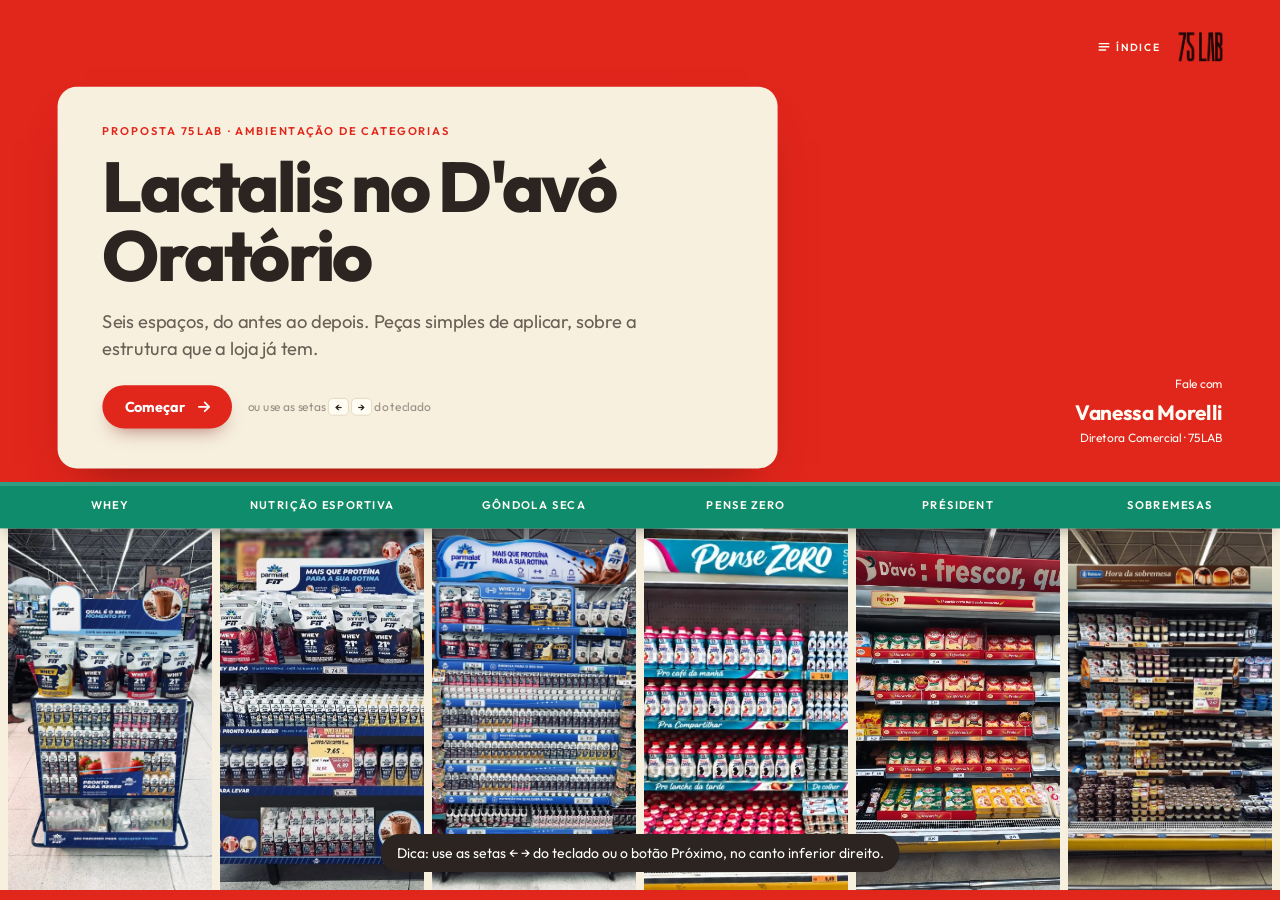
==== commit 3ef4646f: "Apresentação autoexplicativa para envio ao cliente e tela de investimento pronta A Vanessa vai envia" ====
--- a/index.html
+++ b/index.html
@@ -32,17 +32,25 @@
     <nav id="spaces" aria-label="Espaços"></nav>
     <span id="count">01 / 15</span>
   </footer>
-  <button id="cnext" type="button" aria-label="Próxima tela"><svg viewBox="0 0 24 24" aria-hidden="true"><path d="M5 12h13M13 6l6 6-6 6"/></svg></button>
+  <nav id="pager" aria-label="Navegação">
+    <button id="cprev" type="button" aria-label="Tela anterior"><svg viewBox="0 0 24 24" aria-hidden="true"><path d="M19 12H6M11 6l-6 6 6 6"/></svg></button>
+    <button id="cnext" type="button"><span><small>Próximo</small><b id="nextT">O contexto</b></span><svg viewBox="0 0 24 24" aria-hidden="true"><path d="M5 12h13M13 6l6 6-6 6"/></svg></button>
+  </nav>
 
   <!-- ================================================================ 01 CAPA -->
-  <section class="slide cover" id="capa" data-theme="red" data-title="Capa">
+  <section class="slide cover" id="capa" data-short="Capa" data-theme="red" data-title="Capa">
     <div class="wall">
       <div class="sign rv">
         <p class="eyebrow">Proposta 75LAB · Ambientação de categorias</p>
         <h1>Lactalis no D'avó Oratório</h1>
         <p class="lead">Seis espaços, do antes ao depois. Peças simples de aplicar, sobre a estrutura que a loja já tem.</p>
-      </div>
-      <p class="by rv" style="--d:2">Apresentação<b>Vanessa Morelli</b>Diretora Comercial · 75LAB</p>
+        <div class="start">
+          <button type="button" class="cta" data-goto="contexto">Começar<svg viewBox="0 0 24 24" aria-hidden="true"><path d="M5 12h13M13 6l6 6-6 6"/></svg></button>
+          <span class="hint-d">ou use as setas <kbd>←</kbd> <kbd>→</kbd> do teclado</span>
+          <span class="hint-m">Role a página para ver os seis espaços</span>
+        </div>
+      </div>
+      <p class="by rv" style="--d:2">Fale com<b>Vanessa Morelli</b>Diretora Comercial · 75LAB</p>
     </div>
     <div class="awning" aria-hidden="true"></div>
     <div class="vitrine">
@@ -57,7 +65,7 @@
   </section>
 
   <!-- ================================================================ 02 CONTEXTO -->
-  <section class="slide ctx" id="contexto" data-theme="cream" data-title="O contexto">
+  <section class="slide ctx" id="contexto" data-short="O contexto" data-theme="cream" data-title="O contexto">
     <div class="pad">
       <div class="ctx-top">
         <div>
@@ -71,7 +79,10 @@
           <li><b>0</b>móvel novo</li>
         </ul>
       </div>
-      <p class="lbl rv" style="--d:4">A loja hoje</p>
+      <div class="ctx-mid rv" style="--d:4">
+        <p class="lbl">A loja hoje</p>
+        <p class="guide">Como ler: cada espaço tem duas telas, <b>1</b>o antes e depois e <b>2</b>as peças, com o jeito de aplicar.</p>
+      </div>
       <div class="today">
         <a href="#whey" data-goto="whey" class="rv" style="--d:4"><img src="assets/img/whey/a-antes.webp" alt="Ilha quadrada hoje" style="object-position:50% 45%"><span><b>01</b>Ilha quadrada<small>Parmalat Fit</small></span></a>
         <a href="#nutricao" data-goto="nutricao" class="rv" style="--d:5"><img src="assets/img/nutricao/a-antes.webp" alt="Ilha de nutrição esportiva hoje" style="object-position:30% 50%"><span><b>02</b>Ilha de nutrição<small>Parmalat Fit</small></span></a>
@@ -85,7 +96,7 @@
   </section>
 
   <!-- ================================================================ 03 WHEY · ANTES E DEPOIS -->
-  <section class="slide ab" id="whey" data-sp="whey" data-theme="cream" data-title="Ilha quadrada Whey · antes e depois" style="--bc:#1E3E94">
+  <section class="slide ab" id="whey" data-short="Whey · antes e depois" data-sp="whey" data-theme="cream" data-title="Ilha quadrada Whey · antes e depois" style="--bc:#1E3E94">
     <div class="pad">
       <div class="a-txt">
         <span class="nr rv">01</span>
@@ -97,6 +108,7 @@
           <li>Nada na frente das aberturas: o produto continua à mão.</li>
         </ul>
         <div class="views rv" style="--d:4" role="group" aria-label="Vistas">
+          <span class="vl">Troque a vista</span>
           <button type="button" class="on" data-antes="assets/img/whey/a-antes.webp" data-depois="assets/img/whey/a-depois.webp" data-ar="0.5625" data-cap="Face A · frente">Frente</button>
           <button type="button" data-antes="assets/img/whey/b-antes.webp" data-depois="assets/img/whey/b-depois.webp" data-ar="0.5625" data-cap="Face B · lateral esquerda">Lateral esquerda</button>
           <button type="button" data-antes="assets/img/whey/c-antes.webp" data-depois="assets/img/whey/c-depois.webp" data-ar="0.5625" data-cap="Face C · lateral direita">Lateral direita</button>
@@ -112,7 +124,7 @@
   </section>
 
   <!-- ================================================================ 04 WHEY · PEÇAS -->
-  <section class="slide pcs" id="whey-pecas" data-sp="whey" data-theme="cream" data-title="Ilha quadrada Whey · as peças" style="--bc:#1E3E94">
+  <section class="slide pcs" id="whey-pecas" data-short="Whey · as peças" data-sp="whey" data-theme="cream" data-title="Ilha quadrada Whey · as peças" style="--bc:#1E3E94">
     <div class="pad">
       <header class="b-head">
         <p class="brand rv"><b>01</b>Ilha quadrada Whey · Parmalat Fit</p>
@@ -135,7 +147,7 @@
             </div>
           </div>
         </div>
-        <span class="scale"><i style="--cm:50"></i>50 cm · peças na mesma escala</span>
+        <span class="scale"><i style="--cm:50"></i>50 cm · peças na mesma escala · clique numa peça para ampliar</span>
       </div>
       <aside class="how">
         <p class="lbl rv" style="--d:3">Como aplica</p>
@@ -148,7 +160,7 @@
   </section>
 
   <!-- ================================================================ 05 NUTRIÇÃO · ANTES E DEPOIS -->
-  <section class="slide ab" id="nutricao" data-sp="nutricao" data-theme="cream" data-title="Ilha de nutrição esportiva · antes e depois" style="--bc:#1E3E94">
+  <section class="slide ab" id="nutricao" data-short="Nutrição · antes e depois" data-sp="nutricao" data-theme="cream" data-title="Ilha de nutrição esportiva · antes e depois" style="--bc:#1E3E94">
     <div class="pad">
       <div class="a-txt">
         <span class="nr rv">02</span>
@@ -160,6 +172,7 @@
           <li>Placas de base só com imagem; os vãos seguem com produto.</li>
         </ul>
         <div class="views rv" style="--d:4" role="group" aria-label="Vistas">
+          <span class="vl">Troque a vista</span>
           <button type="button" class="on" data-antes="assets/img/nutricao/a-antes.webp" data-depois="assets/img/nutricao/a-depois.webp" data-ar="1.0707" data-cap="Lado longo A · trecho Parmalat Fit">Lado longo</button>
           <button type="button" data-antes="assets/img/nutricao/b-antes.webp" data-depois="assets/img/nutricao/b-depois.webp" data-ar="0.535" data-cap="Cabeceira B">Cabeceira</button>
         </div>
@@ -174,7 +187,7 @@
   </section>
 
   <!-- ================================================================ 06 NUTRIÇÃO · PEÇAS -->
-  <section class="slide pcs" id="nutricao-pecas" data-sp="nutricao" data-theme="cream" data-title="Ilha de nutrição esportiva · as peças" style="--bc:#1E3E94">
+  <section class="slide pcs" id="nutricao-pecas" data-short="Nutrição · as peças" data-sp="nutricao" data-theme="cream" data-title="Ilha de nutrição esportiva · as peças" style="--bc:#1E3E94">
     <div class="pad">
       <header class="b-head">
         <p class="brand rv"><b>02</b>Ilha de nutrição esportiva · Parmalat Fit</p>
@@ -194,7 +207,7 @@
             </div>
           </div>
         </div>
-        <span class="scale"><i style="--cm:50"></i>50 cm · peças na mesma escala</span>
+        <span class="scale"><i style="--cm:50"></i>50 cm · peças na mesma escala · clique numa peça para ampliar</span>
       </div>
       <aside class="how">
         <p class="lbl rv" style="--d:3">Como aplica</p>
@@ -207,7 +220,7 @@
   </section>
 
   <!-- ================================================================ 07 GÔNDOLA SECA · ANTES E DEPOIS -->
-  <section class="slide ab" id="seca" data-sp="seca" data-theme="cream" data-title="Gôndola seca · antes e depois" style="--bc:#1E3E94">
+  <section class="slide ab" id="seca" data-short="Gôndola seca · antes e depois" data-sp="seca" data-theme="cream" data-title="Gôndola seca · antes e depois" style="--bc:#1E3E94">
     <div class="pad">
       <div class="a-txt">
         <span class="nr rv">03</span>
@@ -229,7 +242,7 @@
   </section>
 
   <!-- ================================================================ 08 GÔNDOLA SECA · PEÇAS -->
-  <section class="slide pcs" id="seca-pecas" data-sp="seca" data-theme="cream" data-title="Gôndola seca · as peças" style="--bc:#1E3E94">
+  <section class="slide pcs" id="seca-pecas" data-short="Gôndola seca · as peças" data-sp="seca" data-theme="cream" data-title="Gôndola seca · as peças" style="--bc:#1E3E94">
     <div class="pad">
       <header class="b-head">
         <p class="brand rv"><b>03</b>Ponta de gôndola seca · Parmalat Fit</p>
@@ -245,7 +258,7 @@
             <figure class="pc" style="--w:96;--h:56"><button type="button" class="pz" data-zoom="assets/img/seca/p2-moldura.webp" data-gallery="seca" data-caption="2 · Moldura vazada · whey em pó|PS 3 mm · 96 × 56 cm · borda de 3 cm"><img src="assets/img/seca/p2-moldura.webp" alt="Moldura vazada do whey em pó"></button><figcaption><b>2</b><span>Moldura vazada<small>PS 3 mm · 96 × 56 cm · ×1</small></span></figcaption></figure>
           </div>
         </div>
-        <span class="scale"><i style="--cm:50"></i>50 cm · peças na mesma escala</span>
+        <span class="scale"><i style="--cm:50"></i>50 cm · peças na mesma escala · clique numa peça para ampliar</span>
       </div>
       <aside class="how">
         <p class="lbl rv" style="--d:3">Como aplica</p>
@@ -258,7 +271,7 @@
   </section>
 
   <!-- ================================================================ 09 PENSE ZERO · ANTES E DEPOIS -->
-  <section class="slide ab" id="pensezero" data-sp="pensezero" data-theme="cream" data-title="Pense Zero · antes e depois" style="--bc:#0B7FB4">
+  <section class="slide ab" id="pensezero" data-short="Pense Zero · antes e depois" data-sp="pensezero" data-theme="cream" data-title="Pense Zero · antes e depois" style="--bc:#0B7FB4">
     <div class="pad">
       <div class="a-txt">
         <span class="nr rv">04</span>
@@ -281,7 +294,7 @@
   </section>
 
   <!-- ================================================================ 10 PENSE ZERO · PEÇAS -->
-  <section class="slide pcs" id="pensezero-pecas" data-sp="pensezero" data-theme="cream" data-title="Pense Zero · as peças" style="--bc:#0B7FB4">
+  <section class="slide pcs" id="pensezero-pecas" data-short="Pense Zero · as peças" data-sp="pensezero" data-theme="cream" data-title="Pense Zero · as peças" style="--bc:#0B7FB4">
     <div class="pad">
       <header class="b-head">
         <p class="brand rv"><b>04</b>Ponta refrigerada · Batavo Pense Zero</p>
@@ -295,7 +308,7 @@
             <figure class="pc" style="--w:108;--h:40"><div class="stk"><button type="button" class="pz" data-zoom="assets/img/pensezero/p4-regua-cafe.webp" data-gallery="pz" data-caption="4 · Régua · Pro café da manhã|PS 0,5 mm ou PETG · 108 × 5 cm"><img src="assets/img/pensezero/p4-regua-cafe.webp" alt="Régua Pro café da manhã" style="--w:108;--h:5"></button><button type="button" class="pz" data-zoom="assets/img/pensezero/p4-regua-compartilhar.webp" data-gallery="pz" data-caption="4 · Régua · Pra compartilhar|PS 0,5 mm ou PETG · 108 × 5 cm"><img src="assets/img/pensezero/p4-regua-compartilhar.webp" alt="Régua Pra compartilhar" style="--w:108;--h:5"></button><button type="button" class="pz" data-zoom="assets/img/pensezero/p4-regua-tarde.webp" data-gallery="pz" data-caption="4 · Régua · Pro lanche da tarde|PS 0,5 mm ou PETG · 108 × 5 cm"><img src="assets/img/pensezero/p4-regua-tarde.webp" alt="Régua Pro lanche da tarde" style="--w:108;--h:5"></button><button type="button" class="pz" data-zoom="assets/img/pensezero/p4-regua-levar.webp" data-gallery="pz" data-caption="4 · Régua · Pra levar|PS 0,5 mm ou PETG · 108 × 5 cm"><img src="assets/img/pensezero/p4-regua-levar.webp" alt="Régua Pra levar" style="--w:108;--h:5"></button><button type="button" class="pz" data-zoom="assets/img/pensezero/p4-regua-rapido.webp" data-gallery="pz" data-caption="4 · Régua · No seu lanche rápido|PS 0,5 mm ou PETG · 108 × 5 cm"><img src="assets/img/pensezero/p4-regua-rapido.webp" alt="Régua No seu lanche rápido" style="--w:108;--h:5"></button><button type="button" class="pz" data-zoom="assets/img/pensezero/p4-regua-colher.webp" data-gallery="pz" data-caption="4 · Régua · De colher, de sobremesa|PS 0,5 mm ou PETG · 108 × 5 cm"><img src="assets/img/pensezero/p4-regua-colher.webp" alt="Régua De colher" style="--w:108;--h:5"></button></div><figcaption><b>4</b><span>Réguas por ocasião<small>PS 0,5 mm ou PETG para frio · 108 × 5 cm · ×6</small></span></figcaption></figure>
           </div>
         </div>
-        <span class="scale"><i style="--cm:50"></i>50 cm · peças na mesma escala</span>
+        <span class="scale"><i style="--cm:50"></i>50 cm · peças na mesma escala · clique numa peça para ampliar</span>
       </div>
       <aside class="how">
         <p class="lbl rv" style="--d:3">Como aplica</p>
@@ -308,7 +321,7 @@
   </section>
 
   <!-- ================================================================ 11 PRÉSIDENT · ANTES E DEPOIS -->
-  <section class="slide ab" id="president" data-sp="president" data-theme="cream" data-title="Président · antes e depois" style="--bc:#BE0F2D">
+  <section class="slide ab" id="president" data-short="Président · antes e depois" data-sp="president" data-theme="cream" data-title="Président · antes e depois" style="--bc:#BE0F2D">
     <div class="pad">
       <div class="a-txt">
         <span class="nr rv">05</span>
@@ -320,6 +333,7 @@
           <li>Nome da família num cartão trocável na frente da bandeja.</li>
         </ul>
         <div class="views rv" style="--d:4" role="group" aria-label="Nível de acabamento">
+          <span class="vl">Compare os acabamentos</span>
           <button type="button" class="on" data-antes="assets/img/president/antes.webp" data-depois="assets/img/president/premium.webp" data-ar="0.6079" data-cap="Premium · testeira em ACM champanhe">Premium</button>
           <button type="button" data-antes="assets/img/president/antes.webp" data-depois="assets/img/president/economica.webp" data-ar="0.6079" data-cap="Econômica · testeira em PS vermelho">Econômica</button>
         </div>
@@ -334,7 +348,7 @@
   </section>
 
   <!-- ================================================================ 12 PRÉSIDENT · PEÇAS -->
-  <section class="slide pcs" id="president-pecas" data-sp="president" data-theme="cream" data-title="Président · as peças" style="--bc:#BE0F2D">
+  <section class="slide pcs" id="president-pecas" data-short="Président · as peças" data-sp="president" data-theme="cream" data-title="Président · as peças" style="--bc:#BE0F2D">
     <div class="pad">
       <header class="b-head">
         <p class="brand rv"><b>05</b>Gôndola fria · Président</p>
@@ -355,7 +369,7 @@
             </div>
           </div>
         </div>
-        <span class="scale"><i style="--cm:10"></i>10 cm · peças planas na mesma escala</span>
+        <span class="scale"><i style="--cm:10"></i>10 cm · peças planas na mesma escala · clique numa peça para ampliar</span>
       </div>
       <aside class="how">
         <p class="lbl rv" style="--d:3">Como aplica</p>
@@ -368,7 +382,7 @@
   </section>
 
   <!-- ================================================================ 13 SOBREMESAS · ANTES E DEPOIS -->
-  <section class="slide ab" id="sobremesas" data-sp="sobremesas" data-theme="cream" data-title="Sobremesas Batavo · antes e depois" style="--bc:#4E2C1B">
+  <section class="slide ab" id="sobremesas" data-short="Sobremesas · antes e depois" data-sp="sobremesas" data-theme="cream" data-title="Sobremesas Batavo · antes e depois" style="--bc:#4E2C1B">
     <div class="pad">
       <div class="a-txt">
         <span class="nr rv">06</span>
@@ -380,6 +394,7 @@
           <li>Nomes soltos e três stoppers no trilho de preço.</li>
         </ul>
         <div class="views rv" style="--d:4" role="group" aria-label="Vistas">
+          <span class="vl">Troque a vista</span>
           <button type="button" class="on" data-antes="assets/img/sobremesas/f-antes.webp" data-depois="assets/img/sobremesas/f-depois.webp" data-ar="0.5625" data-cap="Vista frontal">Frontal</button>
           <button type="button" data-antes="assets/img/sobremesas/a-antes.webp" data-depois="assets/img/sobremesas/a-depois.webp" data-ar="0.5625" data-cap="Em ângulo">Em ângulo</button>
         </div>
@@ -394,7 +409,7 @@
   </section>
 
   <!-- ================================================================ 14 SOBREMESAS · PEÇAS -->
-  <section class="slide pcs" id="sobremesas-pecas" data-sp="sobremesas" data-theme="cream" data-title="Sobremesas Batavo · as peças" style="--bc:#4E2C1B">
+  <section class="slide pcs" id="sobremesas-pecas" data-short="Sobremesas · as peças" data-sp="sobremesas" data-theme="cream" data-title="Sobremesas Batavo · as peças" style="--bc:#4E2C1B">
     <div class="pad">
       <header class="b-head">
         <p class="brand rv"><b>06</b>Gôndola de sobremesas · Batavo</p>
@@ -410,7 +425,7 @@
             <figure class="pc" style="--w:52;--h:20"><div class="duo"><button type="button" class="pz" data-zoom="assets/img/sobremesas/p5-stopper-pudim.webp" data-gallery="sob" data-caption="5 · Stopper · Pudim e Manjar|PS 2 mm frente e verso · 16 × 20 cm"><img src="assets/img/sobremesas/p5-stopper-pudim.webp" alt="Stopper Pudim e Manjar" style="--w:16;--h:20"></button><button type="button" class="pz" data-zoom="assets/img/sobremesas/p5-stopper-flan.webp" data-gallery="sob" data-caption="5 · Stopper · Flan|PS 2 mm frente e verso · 16 × 20 cm"><img src="assets/img/sobremesas/p5-stopper-flan.webp" alt="Stopper Flan" style="--w:16;--h:20"></button><button type="button" class="pz" data-zoom="assets/img/sobremesas/p5-stopper-creamy.webp" data-gallery="sob" data-caption="5 · Stopper · Creamy|PS 2 mm frente e verso · 16 × 20 cm"><img src="assets/img/sobremesas/p5-stopper-creamy.webp" alt="Stopper Creamy" style="--w:16;--h:20"></button></div><figcaption><b>5</b><span>Stoppers<small>PS 2 mm · 16 × 20 cm · ×3</small></span></figcaption></figure>
           </div>
         </div>
-        <span class="scale"><i style="--cm:10"></i>10 cm · peças na mesma escala</span>
+        <span class="scale"><i style="--cm:10"></i>10 cm · peças na mesma escala · clique numa peça para ampliar</span>
       </div>
       <aside class="how">
         <p class="lbl rv" style="--d:3">Como aplica</p>
@@ -422,13 +437,52 @@
     <aside class="notes" hidden><p>Fácil para o promotor e difícil para a criança: o nome solto fica rente, sem aba para puxar, e sai com a mesma espátula da etiqueta de preço. Oito de cada nome, cinco em uso e três de reserva.</p></aside>
   </section>
 
-  <!-- ================================================================ 15 CONTATO -->
-  <section class="slide close" id="contato" data-theme="green" data-title="Contato">
+  <!-- ================================================================ 15 INVESTIMENTO · entra quando chegarem os valores -->
+  <section class="slide inv" id="investimento" data-short="Investimento" data-theme="cream" data-title="Investimento" data-draft>
+    <div class="pad">
+      <header class="b-head">
+        <p class="eyebrow rv">Investimento</p>
+        <h2 class="rv" style="--d:1">Dois níveis de acabamento, com as mesmas peças.</h2>
+        <p class="sub rv" style="--d:2">A diferença está nas testeiras e em dois extras da premium. Réguas, bandejas, cartões, nomes, stoppers e adesivos são iguais nos dois.</p>
+      </header>
+      <div class="lv">
+        <article class="lvc rv" style="--d:3">
+          <button type="button" class="lvp" data-zoom="assets/img/president/economica.webp" data-gallery="inv" data-caption="Econômica · Président|Testeira em PS vermelho"><img src="assets/img/president/economica.webp" alt="Gôndola Président na versão econômica"></button>
+          <div class="lvb">
+            <div><span class="tag">Econômica</span>
+            <p class="price"><b>R$ —</b><small>valor a confirmar</small></p></div>
+            <ul class="chg">
+              <li>Testeiras em PS impresso com laminação fosca.</li>
+              <li>Todas as outras peças iguais às da premium.</li>
+              <li>Serve de kit para as outras lojas D'avó.</li>
+            </ul>
+          </div>
+        </article>
+        <article class="lvc prem rv" style="--d:4">
+          <button type="button" class="lvp" data-zoom="assets/img/president/premium.webp" data-gallery="inv" data-caption="Premium · Président|Testeira em ACM champanhe escovado"><img src="assets/img/president/premium.webp" alt="Gôndola Président na versão premium"></button>
+          <div class="lvb">
+            <div><span class="tag">Premium</span>
+            <p class="price"><b>R$ —</b><small>valor a confirmar</small></p></div>
+            <ul class="chg">
+              <li>Testeiras em ACM 3 mm: champanhe escovado no Président, ACM no Pense Zero e na gôndola seca.</li>
+              <li>Adesivos externos nos vidros do Pense Zero, voltados para o corredor.</li>
+              <li>Luz só em moldura externa, com ponto elétrico e aval técnico.</li>
+            </ul>
+          </div>
+        </article>
+      </div>
+      <p class="common rv" style="--d:5"><b>Nos dois</b>Guia de implantação e reposição de uma página por ponto. Medidas e quantidades confirmadas na medição da loja.</p>
+    </div>
+    <aside class="notes" hidden><p>Os dois níveis usam as mesmas peças; muda o acabamento das testeiras e entram os adesivos externos do Pense Zero na premium.</p></aside>
+  </section>
+
+  <!-- ================================================================ 16 CONTATO -->
+  <section class="slide close" id="contato" data-short="Contato" data-theme="green" data-title="Contato">
     <div class="pad">
       <div class="cl">
-        <p class="eyebrow rv">Obrigado</p>
+        <p class="eyebrow rv">Próximo passo</p>
         <h2 class="rv" style="--d:1">Do antes ao depois, com o que a loja já tem.</h2>
-        <p class="sub rv" style="--d:2">Próximo passo: medir na loja, fechar o escopo e produzir as peças.</p>
+        <p class="sub rv" style="--d:2">Para tirar dúvidas, fechar o escopo e agendar a medição na loja, fale com a Vanessa.</p>
       </div>
       <div class="card rv" style="--d:3">
         <span class="lbl">Fale com a gente</span>
@@ -454,7 +508,7 @@
   <div class="mc-box">
     <div class="mh"><span class="lbl">Índice</span><button id="menuClose" type="button" aria-label="Fechar o índice">×</button></div>
     <ol id="menuA"></ol>
-    <p class="keys"><b>←</b> <b>→</b> navegar · <b>M</b> índice · <b>N</b> notas · <b>F</b> tela cheia</p>
+    <p class="keys"><b>←</b> <b>→</b> navegar · <b>M</b> índice · <b>F</b> tela cheia · clique nas fotos e nas peças para ampliar</p>
   </div>
 </div>
 
--- a/assets/css/deck.css
+++ b/assets/css/deck.css
@@ -86,7 +86,7 @@
 
 #foot {
   position: absolute; left: 0; right: 0; bottom: 0; height: 72px; z-index: 30;
-  display: flex; align-items: center; gap: 28px; padding: 0 160px 0 var(--px);
+  display: flex; align-items: center; gap: 28px; padding: 0 400px 0 var(--px);
   font-size: 13px; color: var(--ink3); transition: opacity .4s;
 }
 #foot .who { font-weight: 600; letter-spacing: .1em; text-transform: uppercase; white-space: nowrap; }
@@ -101,15 +101,20 @@
 body[data-theme="green"] #spaces button { color: rgba(255, 252, 244, .7); }
 body[data-theme="green"] #spaces button:hover { background: rgba(255, 252, 244, .12); color: #fff; }
 
-#cnext {
-  position: absolute; right: 40px; bottom: 14px; z-index: 31; width: 46px; height: 46px; border-radius: 50%;
-  border: 0; background: var(--red); color: #fff; display: grid; place-items: center;
-  box-shadow: 0 8px 20px -10px rgba(120, 20, 10, .55); transition: transform .25s var(--ez), background-color .3s;
-}
-#cnext svg { width: 22px; height: 22px; fill: none; stroke: currentColor; stroke-width: 2.2; stroke-linecap: round; stroke-linejoin: round; }
-#cnext:hover { transform: translateX(3px); background: var(--red-d); }
-#cnext[hidden] { display: none; }
-body[data-theme="red"] #cnext { background: var(--card); color: var(--red); bottom: 24px; }
+#pager { position: absolute; right: 32px; bottom: 13px; z-index: 31; display: flex; align-items: center; gap: 10px; }
+#pager button { height: 46px; border-radius: 999px; display: flex; align-items: center; transition: transform .25s var(--ez), background-color .3s, border-color .3s; }
+#pager svg { width: 20px; height: 20px; fill: none; stroke: currentColor; stroke-width: 2.2; stroke-linecap: round; stroke-linejoin: round; flex: none; }
+#pager button[hidden] { display: none; }
+#cprev { width: 46px; justify-content: center; border: 1.5px solid var(--line); background: var(--card); color: var(--ink); }
+#cprev:hover { border-color: var(--ink3); transform: translateX(-2px); }
+#cnext { gap: 14px; padding: 0 16px 0 22px; border: 0; background: var(--red); color: #fff; box-shadow: 0 8px 20px -10px rgba(120, 20, 10, .55); text-align: left; }
+#cnext span { display: flex; flex-direction: column; line-height: 1.12; }
+#cnext small { font-size: 10.5px; font-weight: 600; letter-spacing: .16em; text-transform: uppercase; opacity: .78; }
+#cnext b { font-size: 14.5px; font-weight: 650; white-space: nowrap; }
+#cnext:hover { background: var(--red-d); transform: translateX(2px); }
+body[data-theme="red"] #pager { display: none; }
+body[data-theme="red"] #cnext { background: var(--card); color: var(--red); }
+body[data-theme="green"] #cprev { background: transparent; border-color: rgba(255, 252, 244, .45); color: var(--card); }
 
 /* ------------------------------------------------------------- 01 capa: a fachada */
 .cover .wall { position: absolute; left: 0; right: 0; top: 0; height: 590px; }
@@ -119,6 +124,13 @@
 }
 .cover .sign h1 { margin-top: 18px; }
 .cover .sign .lead { margin-top: 22px; font-size: 23px; line-height: 1.45; color: var(--ink2); max-width: 700px; }
+.cover .start { margin-top: 30px; display: flex; align-items: center; gap: 20px; }
+.cta { display: inline-flex; align-items: center; gap: 12px; height: 54px; padding: 0 24px 0 28px; border: 0; border-radius: 999px; background: var(--red); color: #fff; font-size: 18px; font-weight: 700; box-shadow: 0 12px 24px -12px rgba(120, 20, 10, .6); transition: transform .25s var(--ez), background-color .3s; }
+.cta svg { width: 22px; height: 22px; fill: none; stroke: currentColor; stroke-width: 2.4; stroke-linecap: round; stroke-linejoin: round; }
+.cta:hover { background: var(--red-d); transform: translateX(3px); }
+.hint-d { font-size: 15px; color: var(--ink3); }
+.hint-m { display: none; font-size: 15px; color: var(--ink3); }
+kbd { display: inline-block; min-width: 26px; padding: 2px 6px; border-radius: 6px; border: 1.5px solid var(--line); background: var(--card); font: 600 13px var(--f); color: var(--ink); text-align: center; }
 .cover .by { position: absolute; right: var(--px); bottom: 44px; text-align: right; color: var(--card); font-size: 15px; line-height: 1.5; }
 .cover .by b { display: block; font-size: 26px; font-weight: 700; letter-spacing: -.01em; margin: 4px 0 2px; }
 .cover .awning { position: absolute; left: 0; right: 0; top: 590px; height: 58px; background: var(--green); box-shadow: inset 0 5px 0 rgba(255, 255, 255, .14), 0 10px 18px -8px rgba(0, 0, 0, .35); z-index: 2; }
@@ -139,7 +151,10 @@
 .stats { display: flex; gap: 44px; flex: none; }
 .stats li { font-size: 15px; color: var(--ink2); line-height: 1.3; }
 .stats b { display: block; font-size: 72px; font-weight: 800; letter-spacing: -.04em; line-height: 1; color: var(--red); font-variant-numeric: tabular-nums; }
-.ctx > .pad > .lbl { margin-top: 38px; color: var(--green); }
+.ctx-mid { margin-top: 36px; display: flex; justify-content: space-between; align-items: baseline; gap: 30px; }
+.ctx-mid .lbl { color: var(--green); }
+.guide { font-size: 15.5px; color: var(--ink2); }
+.guide b { display: inline-grid; place-items: center; width: 21px; height: 21px; margin: 0 6px 0 4px; border-radius: 50%; background: var(--red); color: #fff; font-size: 12px; font-weight: 700; vertical-align: 1px; }
 .today { margin-top: 14px; flex: 1; min-height: 0; display: grid; grid-template-columns: repeat(6, minmax(0, 1fr)); gap: 16px; }
 .today a { display: flex; flex-direction: column; text-decoration: none; min-height: 0; }
 .today img { flex: 1; min-height: 0; width: 100%; object-fit: cover; border-radius: 14px; transition: transform .4s var(--ez); }
@@ -162,6 +177,7 @@
 }
 .a-txt .fn { margin-top: 22px; font-size: 14.5px; line-height: 1.45; color: var(--ink3); }
 .views { margin-top: auto; display: flex; flex-wrap: wrap; gap: 8px; padding-top: 24px; }
+.views .vl { flex-basis: 100%; margin-bottom: 2px; font-size: 12.5px; font-weight: 600; letter-spacing: .14em; text-transform: uppercase; color: var(--ink3); }
 .views button { border: 1.5px solid var(--line); background: var(--card); border-radius: 999px; padding: 9px 16px; font-size: 14.5px; font-weight: 550; color: var(--ink2); transition: all .25s; }
 .views button:hover { border-color: var(--ink3); color: var(--ink); }
 .views button.on { background: var(--ink); border-color: var(--ink); color: #fff; }
@@ -172,6 +188,12 @@
 .ph img { width: 100%; height: 100%; object-fit: cover; }
 .ph .tag { position: absolute; left: 16px; top: 16px; padding: 8px 16px 9px; border-radius: 999px; font-weight: 700; font-size: 15px; letter-spacing: .12em; text-transform: uppercase; background: var(--card); color: var(--ink); box-shadow: 0 6px 16px -8px rgba(0, 0, 0, .4); }
 .ph.dep .tag { background: var(--red); color: #fff; }
+.ph::after {
+  content: ''; position: absolute; right: 14px; bottom: 14px; width: 40px; height: 40px; border-radius: 50%; opacity: .92; transition: transform .25s var(--ez);
+  background: var(--card) url("data:image/svg+xml,%3Csvg xmlns='http://www.w3.org/2000/svg' viewBox='0 0 24 24'%3E%3Cg fill='none' stroke='%232B2420' stroke-width='2.2' stroke-linecap='round'%3E%3Ccircle cx='10.5' cy='10.5' r='6'/%3E%3Cpath d='M15 15l5 5M10.5 8v5M8 10.5h5'/%3E%3C/g%3E%3C/svg%3E") center / 20px no-repeat;
+  box-shadow: 0 6px 16px -8px rgba(0, 0, 0, .45);
+}
+.ph:hover::after { transform: scale(1.08); }
 .arw { position: relative; flex: none; width: 0; height: 0; z-index: 2; }
 .arw::before {
   content: ''; position: absolute; left: -29px; top: -29px; width: 58px; height: 58px; border-radius: 50%;
@@ -200,7 +222,7 @@
 .mi { width: max-content; display: flex; flex-direction: column; align-items: flex-start; gap: 24px; }
 .mi .row { display: flex; align-items: flex-start; gap: 30px; }
 .mi .col { display: flex; flex-direction: column; align-items: flex-start; gap: 22px; }
-.pc { display: flex; flex-direction: column; gap: 9px; width: max(calc(var(--u) * var(--w) * 1px), 158px); }
+.pc { display: flex; flex-direction: column; gap: 9px; width: max(calc(var(--u) * var(--w) * 1px), 128px); }
 .pc img { width: calc(var(--u) * var(--w) * 1px); height: calc(var(--u) * var(--h) * 1px); object-fit: contain; filter: drop-shadow(0 6px 8px rgba(70, 45, 15, .24)); }
 .pz { display: block; padding: 0; border: 0; background: none; cursor: zoom-in; transition: transform .25s var(--ez); }
 .pz:hover { transform: translateY(-3px); }
@@ -213,7 +235,11 @@
 .scale i { display: block; width: calc(var(--u) * var(--cm) * 1px); height: 7px; border: 2px solid var(--ink2); border-top: 0; }
 
 .how { display: flex; flex-direction: column; gap: 12px; min-height: 0; }
-.how > .lbl { color: var(--green); }
+.how > .lbl { color: var(--green); display: flex; justify-content: space-between; align-items: center; }
+.replay { display: inline-flex; align-items: center; gap: 6px; border: 0; background: none; padding: 2px 0; font-weight: 600; font-size: 12.5px; letter-spacing: .12em; text-transform: uppercase; color: var(--green); }
+.replay svg { width: 15px; height: 15px; fill: none; stroke: currentColor; stroke-width: 2.4; stroke-linecap: round; stroke-linejoin: round; }
+.replay:hover { color: var(--green-d); }
+.static .replay { display: none; }
 .mc { flex: 1; min-height: 0; display: grid; grid-template-columns: 138px minmax(0, 1fr); gap: 18px; align-items: center; padding: 14px 18px 14px 14px; border-radius: 18px; background: var(--card); box-shadow: 0 14px 30px -26px rgba(60, 30, 10, .5); }
 .mc h3 { font-size: 19px; }
 .mc p { margin-top: 5px; font-size: 14.5px; line-height: 1.42; color: var(--ink2); }
@@ -229,7 +255,28 @@
 @keyframes pgIn { from { transform: var(--f, none); opacity: var(--fo, 1); } }
 @keyframes pgFlash { 0% { opacity: 0; } 30%, 65% { opacity: 1; } 100% { opacity: 0; } }
 
-/* ------------------------------------------------------------- 15 contato */
+/* ------------------------------------------------------------- investimento */
+.slide[data-draft] { display: none; }
+.inv .pad { display: flex; flex-direction: column; }
+.inv .b-head h2 { font-size: 46px; }
+.inv .sub { margin-top: 12px; max-width: 1100px; font-size: 18px; }
+.lv { margin-top: 26px; flex: 1; min-height: 0; display: grid; grid-template-columns: repeat(2, minmax(0, 1fr)); gap: 28px; }
+.lvc { min-height: 0; display: flex; flex-direction: column; gap: 24px; padding: 16px; border-radius: 22px; background: var(--card); box-shadow: 0 14px 30px -26px rgba(60, 30, 10, .5); }
+.lvp { position: relative; flex: 0 0 44%; min-height: 0; padding: 0; border: 0; border-radius: 14px; overflow: hidden; background: var(--cream2); cursor: zoom-in; }
+.lvp img { position: absolute; inset: 0; width: 100%; height: 100%; object-fit: cover; object-position: 50% 14%; }
+.lvb { display: grid; grid-template-columns: minmax(0, .8fr) minmax(0, 1.2fr); gap: 26px; align-items: start; padding: 0 14px 10px; min-width: 0; }
+.lvb > div { display: flex; flex-direction: column; }
+.lvb .tag { align-self: flex-start; padding: 8px 16px 9px; border-radius: 999px; background: var(--ink); color: #fff; font-weight: 700; font-size: 14px; letter-spacing: .12em; text-transform: uppercase; }
+.lvc.prem .tag { background: var(--red); }
+.price { margin-top: 20px; }
+.price b { display: block; font-size: 56px; font-weight: 800; letter-spacing: -.035em; line-height: 1; font-variant-numeric: tabular-nums; }
+.price small { display: block; margin-top: 8px; font-size: 14.5px; color: var(--ink2); }
+.lvb .chg { margin-top: 4px; gap: 12px; }
+.lvb .chg li { font-size: 16.5px; }
+.common { margin-top: 20px; font-size: 16px; color: var(--ink2); }
+.common b { margin-right: 12px; font-weight: 600; font-size: 13px; letter-spacing: .14em; text-transform: uppercase; color: var(--green); }
+
+/* ------------------------------------------------------------- contato */
 .close .pad { display: grid; grid-template-columns: minmax(0, 1fr) 600px; gap: 90px; align-items: center; }
 .close .eyebrow { color: var(--sand); }
 .close h2 { margin-top: 18px; font-size: 68px; line-height: 1.02; color: var(--card); max-width: 760px; }
@@ -291,7 +338,7 @@
 /* ------------------------------------------------------------- celular: rolagem vertical */
 html.m body { overflow: auto; height: auto; background: var(--cream); }
 html.m #stage { position: static; width: auto !important; height: auto !important; transform: none; overflow: visible; background: none; }
-html.m #band, html.m #foot, html.m #cnext { display: none; }
+html.m #band, html.m #foot, html.m #pager { display: none; }
 html.m #top { position: sticky; top: 0; right: auto; z-index: 40; justify-content: space-between; padding: 12px 20px; background: rgba(247, 240, 223, .94); backdrop-filter: blur(8px); border-top: 6px solid var(--red); box-shadow: inset 0 3px 0 var(--green); }
 html.m #top .hb { color: var(--ink2); }
 html.m #top .lab-logo { height: 26px; display: block; }
@@ -306,6 +353,19 @@
 html.m .cover .wall { position: static; height: auto; padding: 28px 20px 30px; }
 html.m .cover .sign { position: static; width: auto; padding: 28px 24px 30px; border-radius: 18px; }
 html.m .cover .sign .lead { font-size: 18px; }
+html.m .cover .start { margin-top: 22px; }
+html.m .cta, html.m .hint-d { display: none; }
+html.m .hint-m { display: block; }
+html.m .ctx-mid { display: block; }
+html.m .guide { margin-top: 8px; }
+html.m .ph::after { width: 32px; height: 32px; right: 8px; bottom: 8px; background-size: 16px; }
+html.m .inv .pad { display: block; }
+html.m .inv .b-head h2 { font-size: 30px; }
+html.m .lv { margin-top: 22px; grid-template-columns: 1fr; gap: 18px; }
+html.m .lvc { grid-template-columns: 1fr; gap: 16px; }
+html.m .lvp { flex: none; aspect-ratio: 16 / 9; }
+html.m .lvb { grid-template-columns: 1fr; gap: 18px; padding: 0 4px 6px; }
+html.m .price b { font-size: 42px; }
 html.m .cover .by { position: static; margin-top: 22px; text-align: left; }
 html.m .cover .awning { position: static; height: 14px; }
 html.m .cover .vitrine { position: static; grid-template-columns: repeat(2, 1fr); gap: 10px; padding: 10px; }
